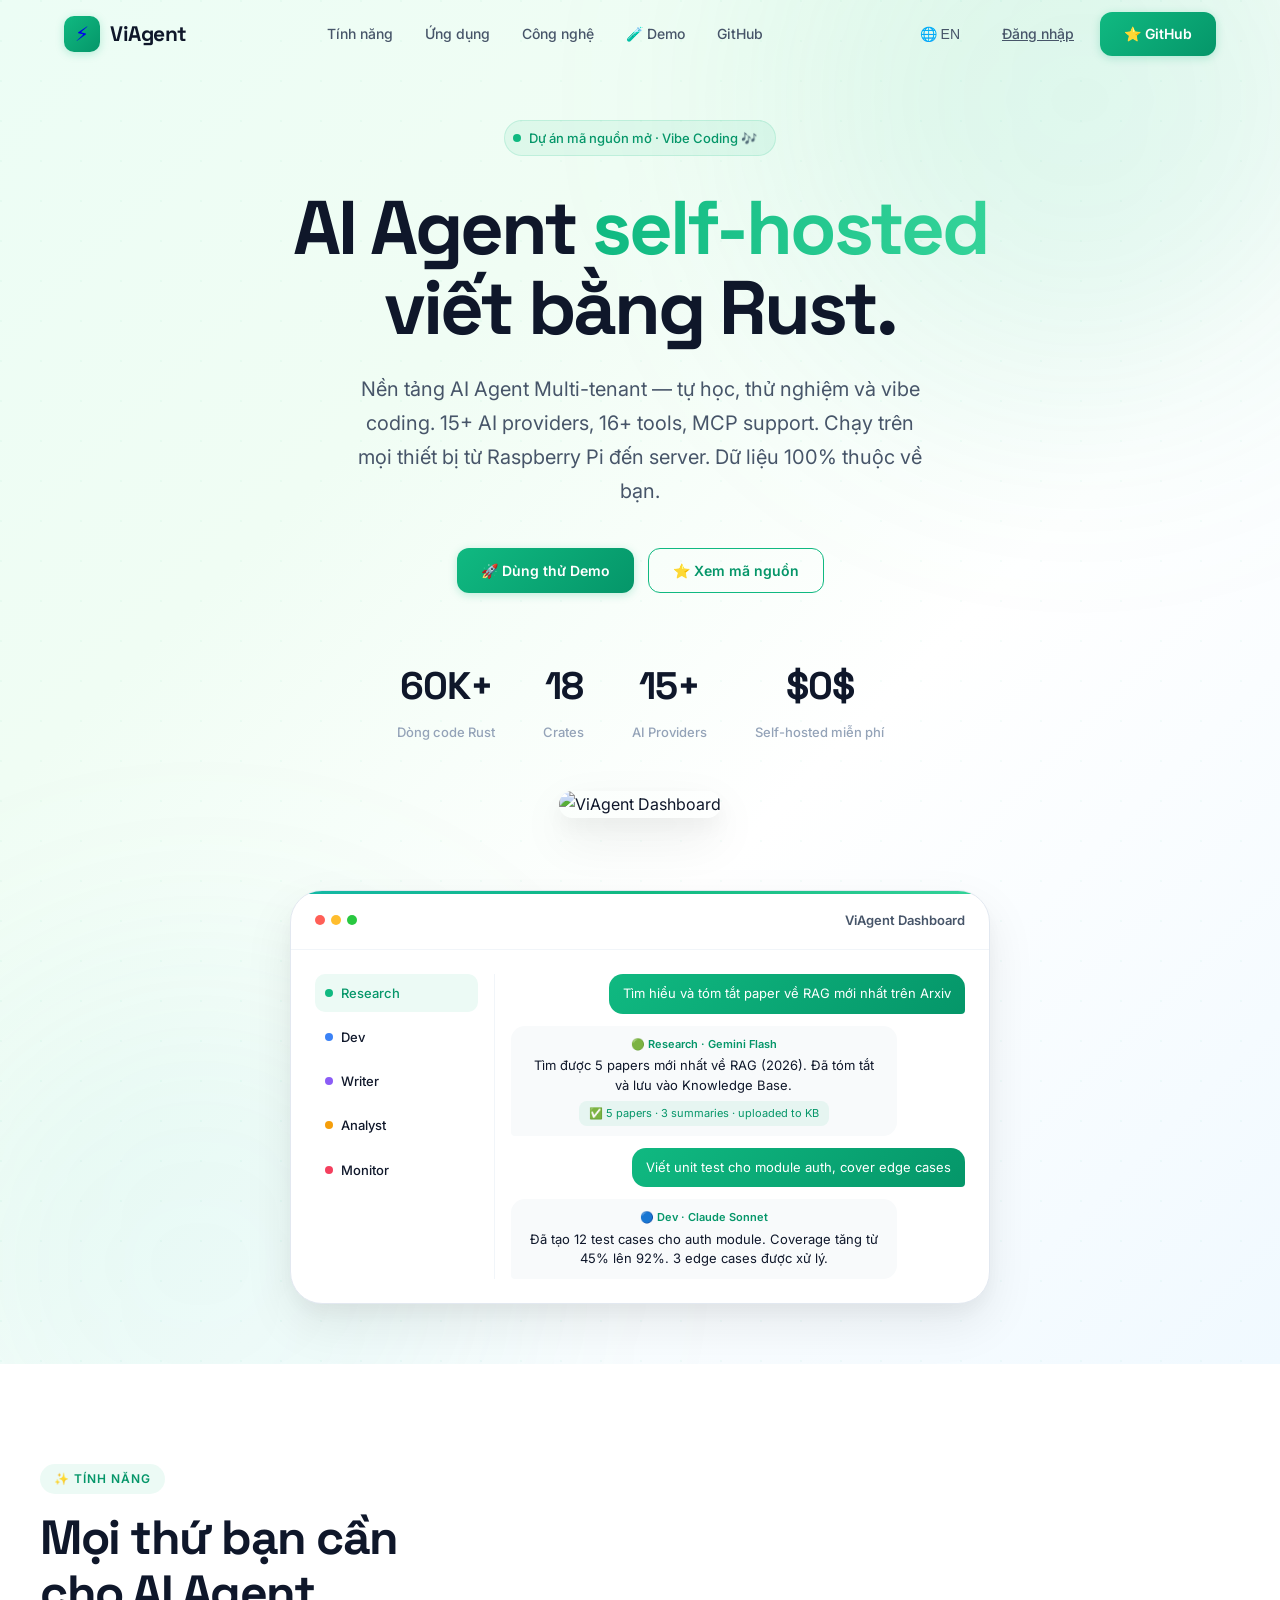
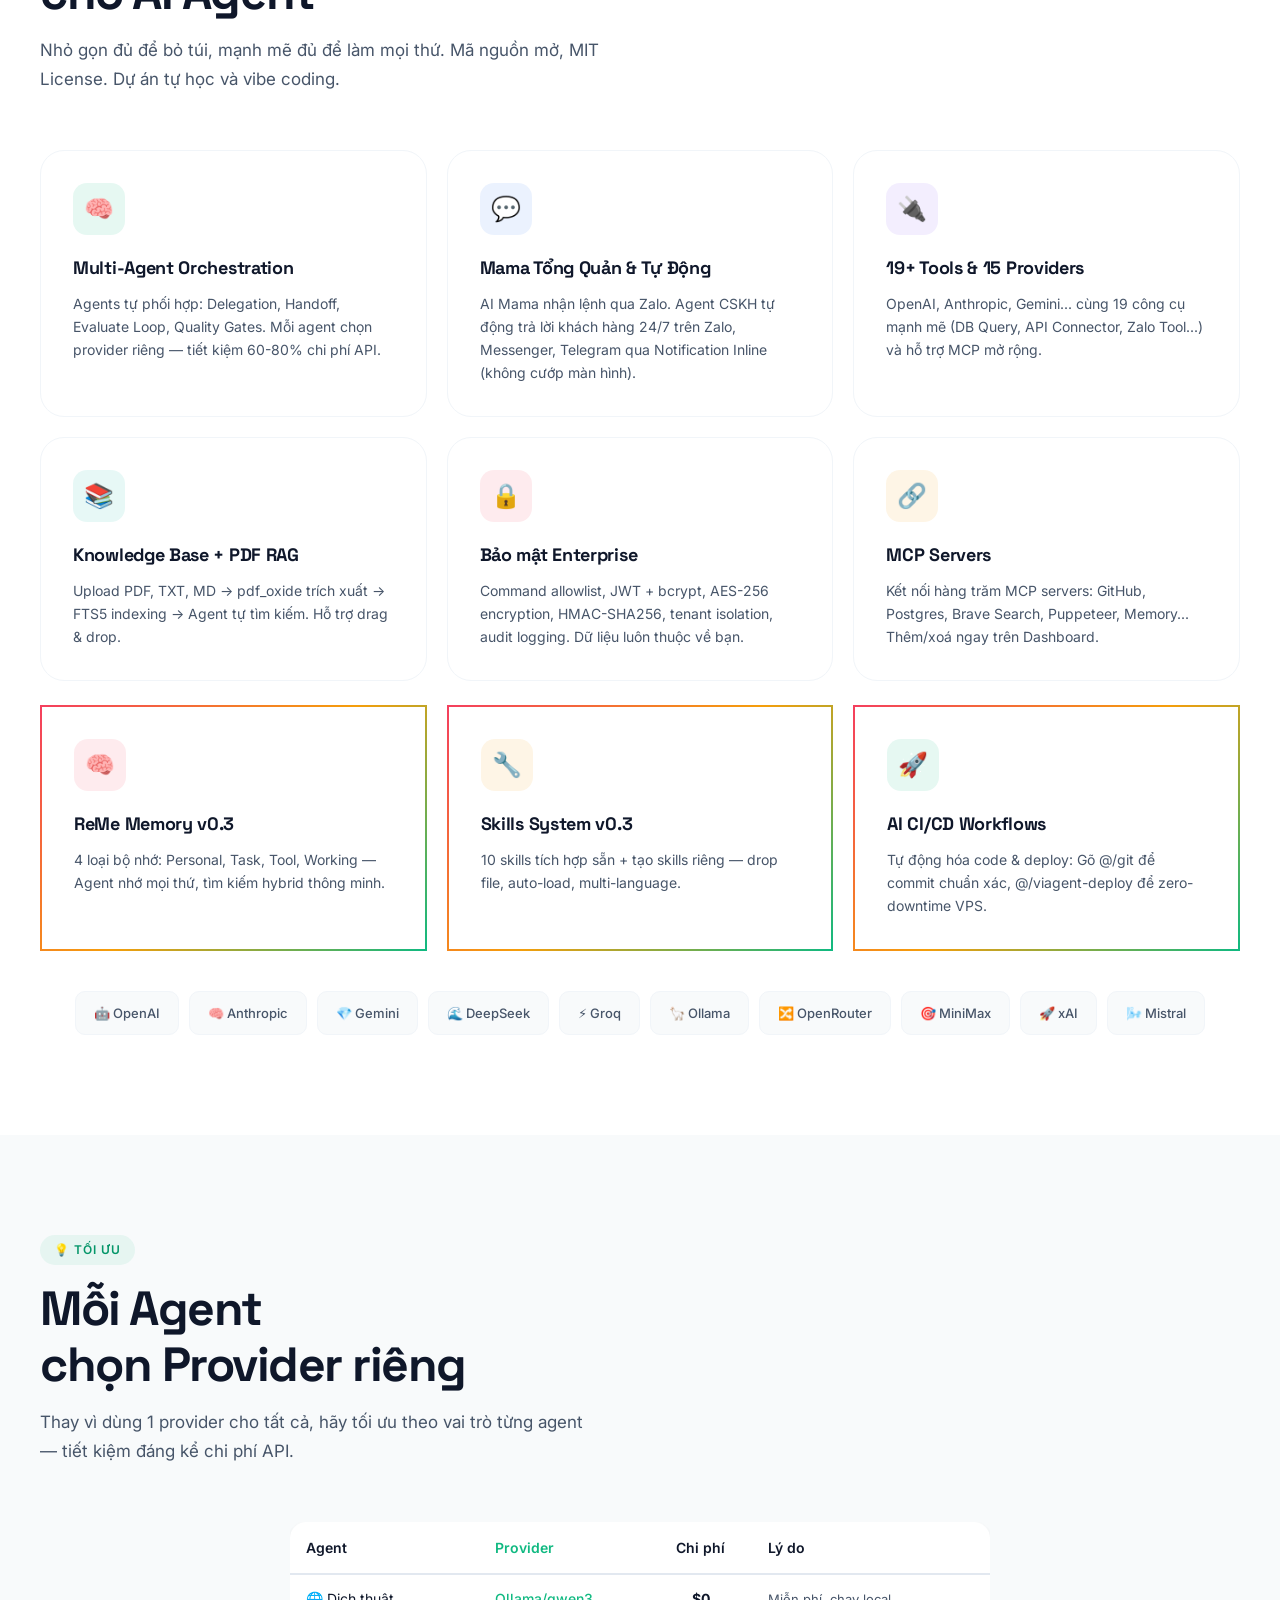
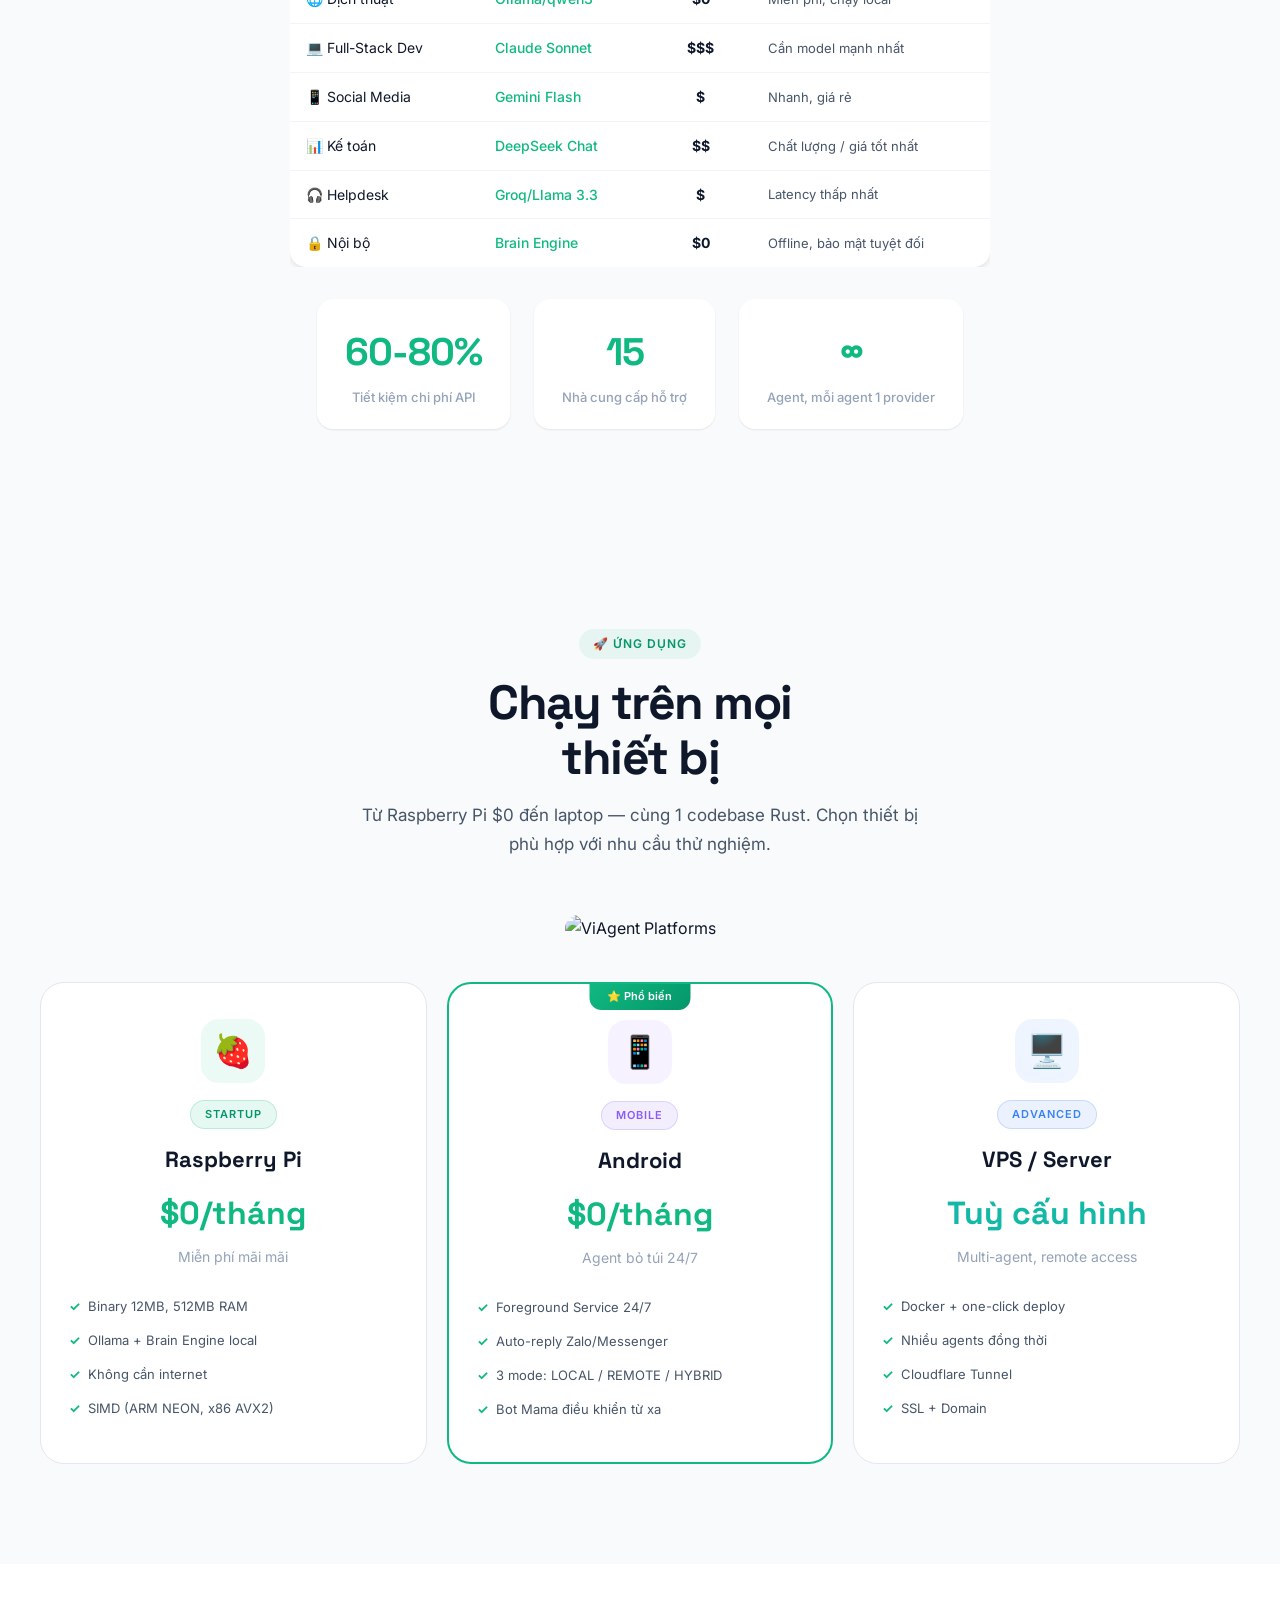
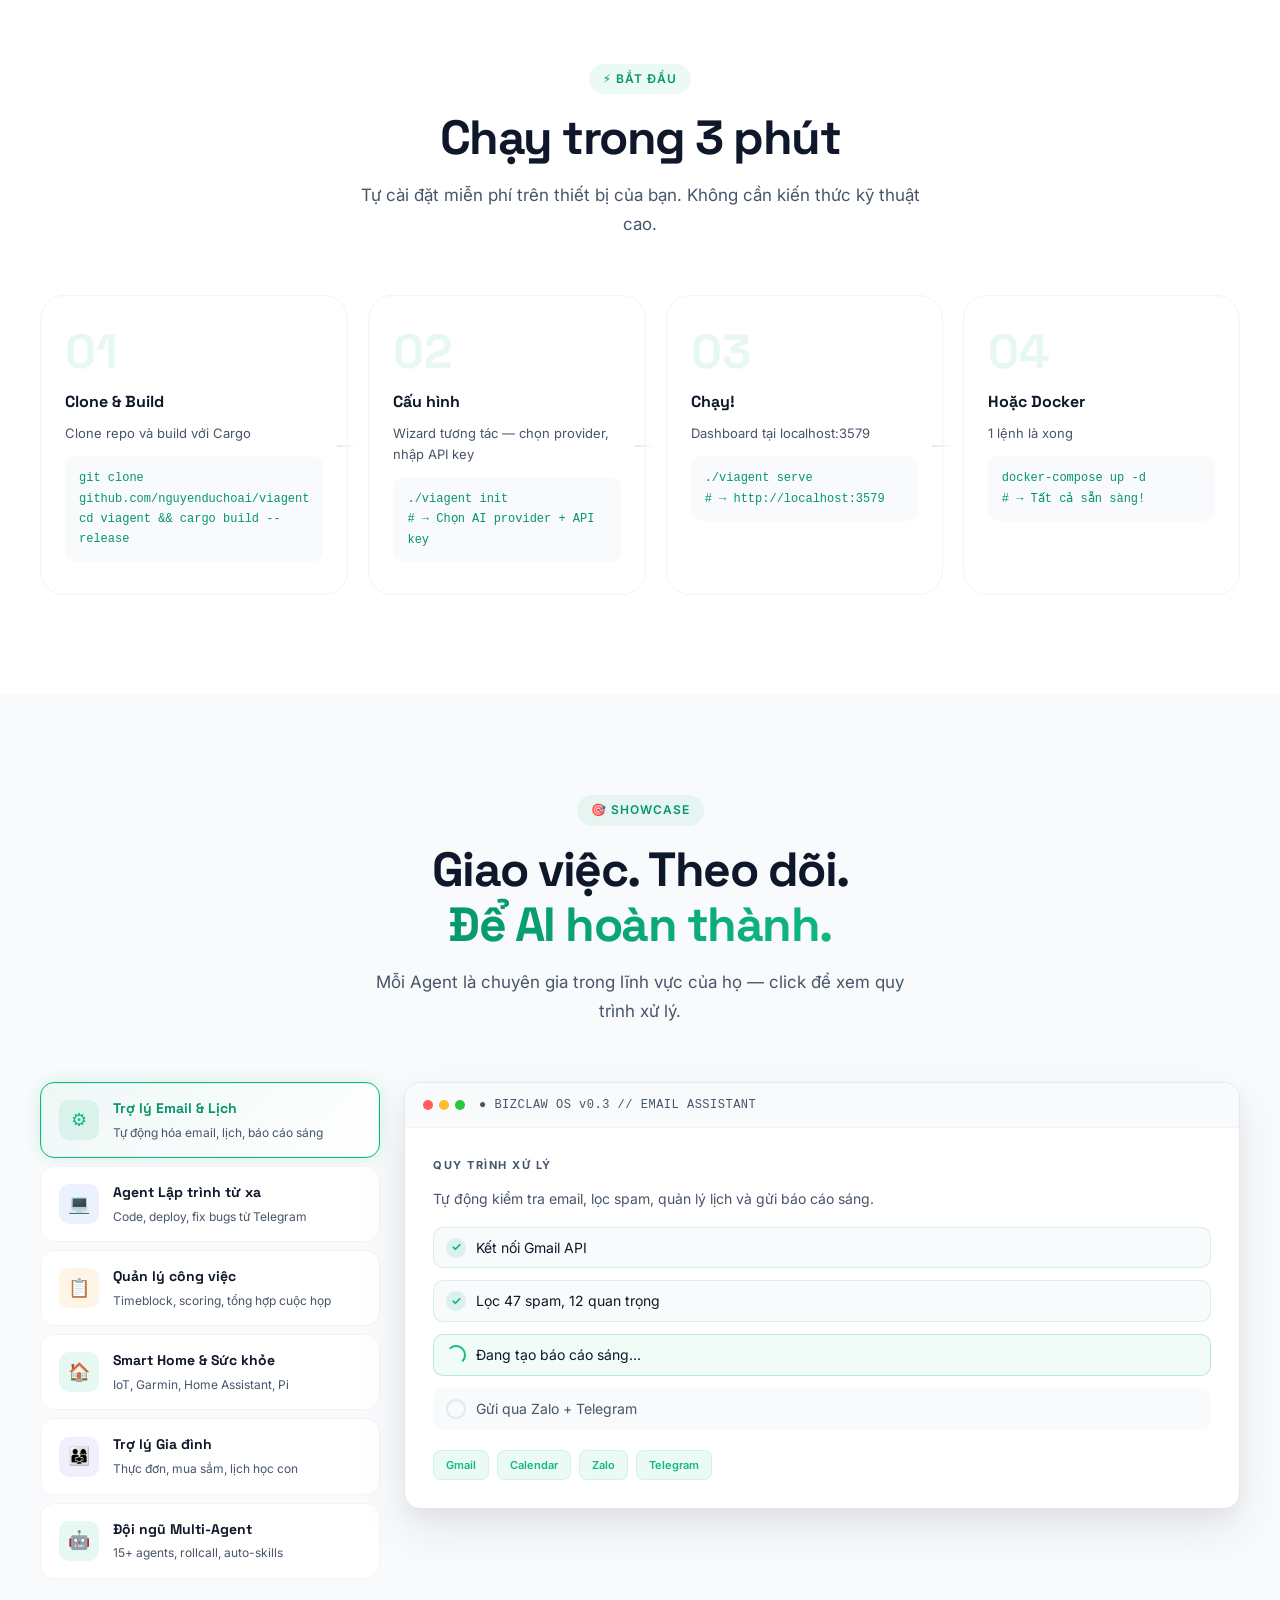
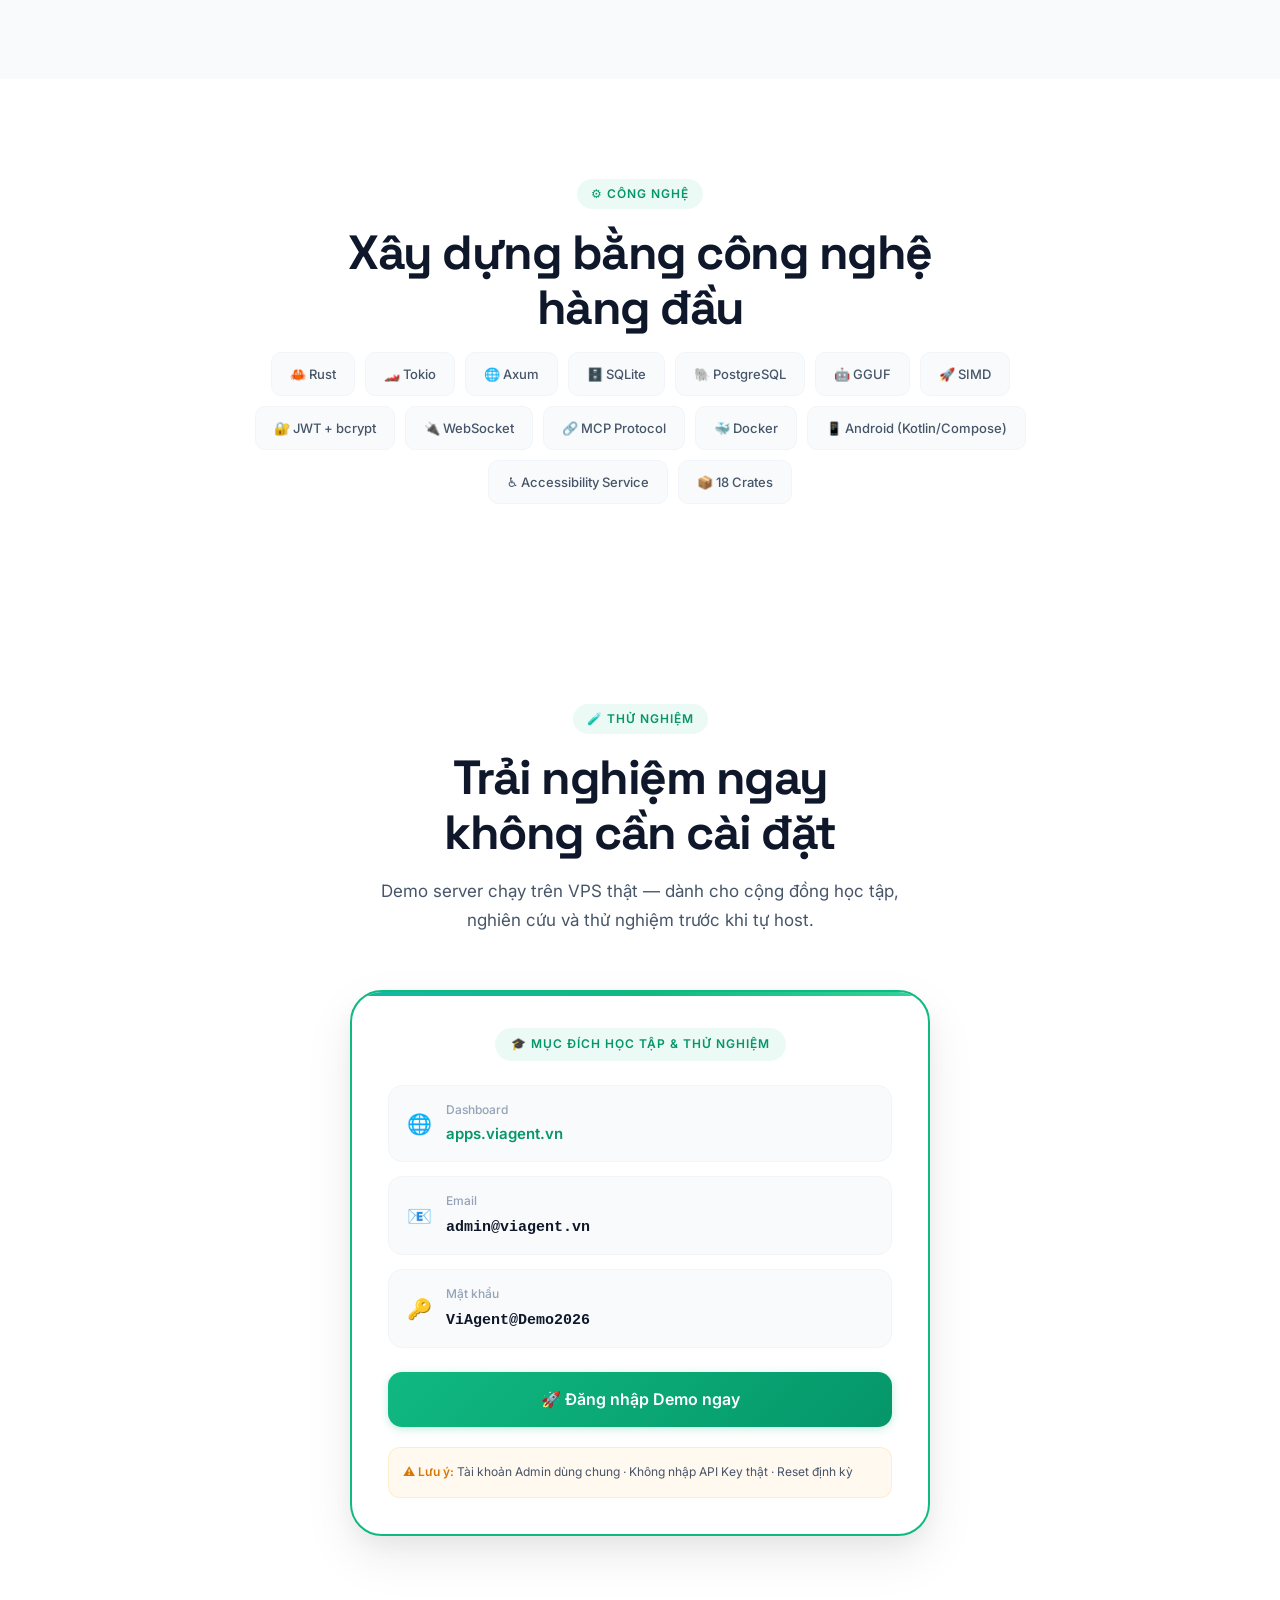
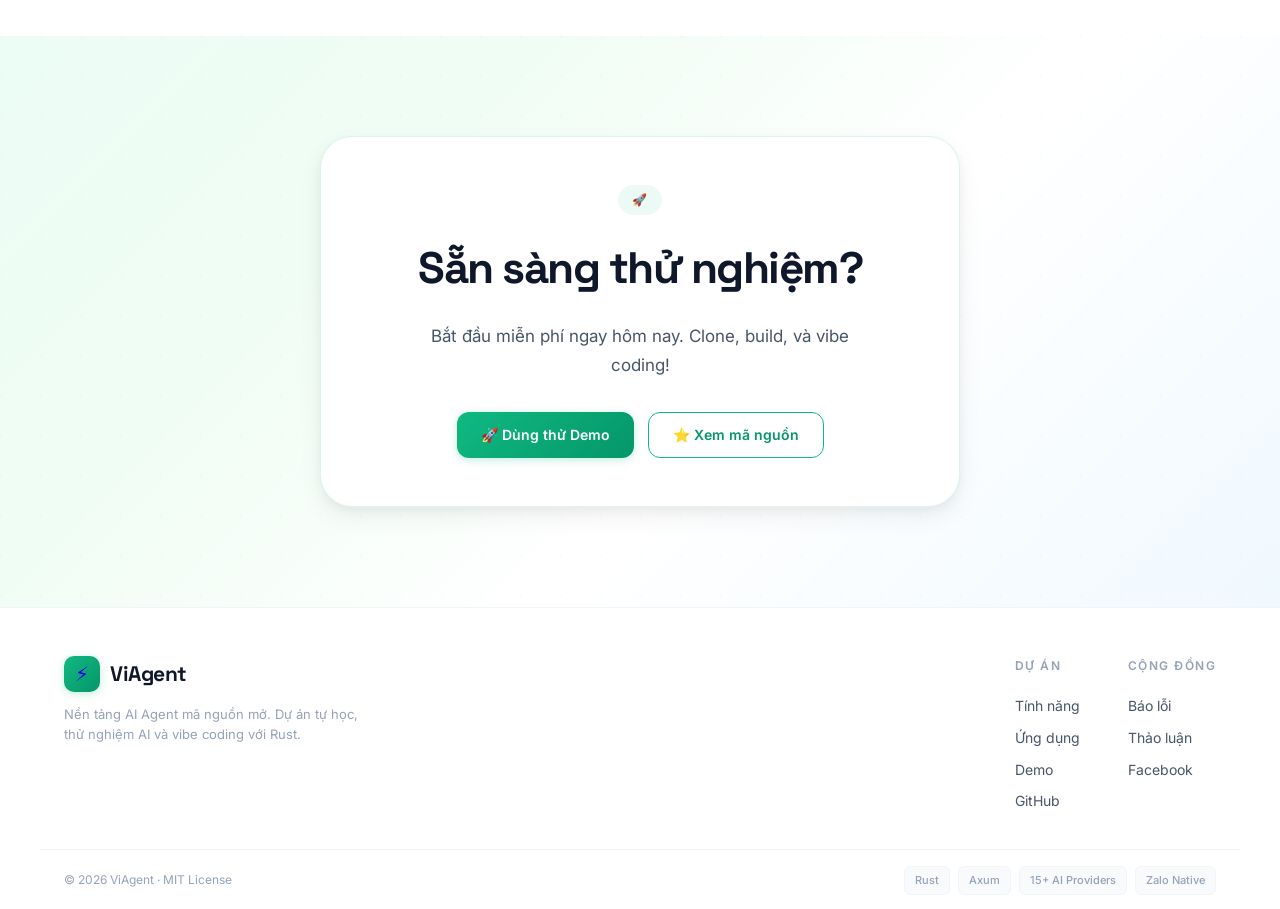
==== deploy/viagent-landing/index.html @ 47cf0935 "update wording to multi-tenant" ====
<!DOCTYPE html>
<html lang="vi">
<head>
<meta charset="UTF-8">
<meta name="viewport" content="width=device-width, initial-scale=1.0">
<title>ViAgent — AI Agent Self-Hosted | Vibe Coding với Rust 🎶</title>
<meta name="description" content="ViAgent — nền tảng AI Agent self-hosted viết bằng Rust. Dự án học tập, thử nghiệm AI và vibe coding. 15+ providers, 16+ tools, MCP support. Chạy trên mọi thiết bị từ Raspberry Pi đến laptop.">
<meta property="og:title" content="ViAgent — AI Agent Self-Hosted | Vibe Coding 🎶">
<meta property="og:description" content="Dự án AI Agent self-hosted viết bằng Rust. Tự học, thử nghiệm, vibe coding. Dữ liệu 100% thuộc về bạn.">
<meta property="og:type" content="website">
<meta property="og:url" content="https://viagent.vn">
<link rel="icon" href="data:image/svg+xml,<svg xmlns='http://www.w3.org/2000/svg' viewBox='0 0 100 100'><text y='.9em' font-size='90'>⚡</text></svg>">
<link rel="preconnect" href="https://fonts.googleapis.com">
<link href="https://fonts.googleapis.com/css2?family=Inter:wght@300;400;500;600;700;800;900&family=Space+Grotesk:wght@400;500;600;700;800&display=swap" rel="stylesheet">
<style>
*{margin:0;padding:0;box-sizing:border-box}
:root{
  --bg:#ffffff;--bg2:#f8fafb;--bg3:#f1f5f4;
  --surface:#ffffff;--card:#ffffff;--border:#e2e8f0;--border-light:#f1f5f9;
  --text:#0f172a;--text2:#475569;--muted:#94a3b8;
  --green:#10b981;--green2:#059669;--green-light:rgba(16,185,129,.08);--green-glow:rgba(16,185,129,.12);
  --emerald:#34d399;--teal:#14b8a6;
  --blue:#3b82f6;--violet:#8b5cf6;--rose:#f43f5e;--amber:#f59e0b;
  --grad-green:linear-gradient(135deg,#10b981,#059669);
  --grad-teal:linear-gradient(135deg,#14b8a6,#10b981,#34d399);
  --grad-hero:linear-gradient(135deg,#ecfdf5 0%,#f0fdf4 30%,#ffffff 60%,#f0f9ff 100%);
  --shadow-sm:0 1px 3px rgba(0,0,0,.04),0 1px 2px rgba(0,0,0,.06);
  --shadow-md:0 4px 6px rgba(0,0,0,.04),0 2px 4px rgba(0,0,0,.06);
  --shadow-lg:0 10px 25px rgba(0,0,0,.06),0 4px 10px rgba(0,0,0,.04);
  --shadow-xl:0 20px 50px rgba(0,0,0,.08),0 10px 20px rgba(0,0,0,.04);
  --radius:16px;--radius-lg:24px;--radius-xl:32px;
}
html{scroll-behavior:smooth;font-size:16px}
body{font-family:'Inter',system-ui,-apple-system,sans-serif;background:var(--bg);color:var(--text);overflow-x:hidden;line-height:1.7;-webkit-font-smoothing:antialiased}

/* ─── NAV ─── */
nav{position:fixed;top:0;width:100%;z-index:100;padding:12px 0;transition:all .4s cubic-bezier(.4,0,.2,1)}
nav.scrolled{background:rgba(255,255,255,.85);backdrop-filter:blur(20px) saturate(180%);-webkit-backdrop-filter:blur(20px) saturate(180%);border-bottom:1px solid var(--border-light);box-shadow:0 1px 3px rgba(0,0,0,.04)}
.nav-inner{max-width:1200px;margin:0 auto;padding:0 24px;display:flex;align-items:center;justify-content:space-between}
.logo{display:flex;align-items:center;gap:10px;text-decoration:none}
.logo-icon{width:36px;height:36px;background:var(--grad-green);border-radius:10px;display:flex;align-items:center;justify-content:center;font-size:20px;box-shadow:0 2px 8px rgba(16,185,129,.25)}
.logo-text{font-family:'Space Grotesk',sans-serif;font-weight:700;font-size:21px;color:var(--text);letter-spacing:-.5px}
.nav-links{display:flex;gap:32px;align-items:center}
.nav-links a{color:var(--text2);text-decoration:none;font-size:14px;font-weight:500;transition:color .2s;position:relative}
.nav-links a:hover{color:var(--text)}
.nav-right{display:flex;gap:10px;align-items:center}
.btn-ghost{background:none;border:none;color:var(--text2);padding:8px 16px;border-radius:10px;font-size:14px;font-weight:500;cursor:pointer;transition:all .2s}
.btn-ghost:hover{color:var(--text);background:var(--bg2)}
.btn-green{background:var(--grad-green);color:#fff;padding:10px 24px;border-radius:12px;font-size:14px;font-weight:600;text-decoration:none;transition:all .3s;border:none;cursor:pointer;display:inline-flex;align-items:center;gap:6px;box-shadow:0 2px 8px rgba(16,185,129,.25)}
.btn-green:hover{transform:translateY(-1px);box-shadow:0 8px 25px rgba(16,185,129,.35)}
.btn-outline-green{background:none;color:var(--green2);padding:10px 24px;border-radius:12px;font-size:14px;font-weight:600;text-decoration:none;transition:all .3s;border:1.5px solid var(--green);display:inline-flex;align-items:center;gap:6px}
.btn-outline-green:hover{background:var(--green-light);transform:translateY(-1px)}

/* ─── HERO ─── */
.hero{min-height:100vh;display:flex;align-items:center;justify-content:center;position:relative;overflow:hidden;padding:120px 24px 60px;background:var(--grad-hero)}
.hero::before{content:'';position:absolute;top:0;left:0;right:0;bottom:0;background-image:radial-gradient(circle at 1px 1px,rgba(16,185,129,.04) 1px,transparent 0);background-size:40px 40px;pointer-events:none}
.hero-glow{position:absolute;width:600px;height:600px;border-radius:50%;filter:blur(120px);pointer-events:none}
.hero-glow-1{background:rgba(16,185,129,.1);top:-200px;right:-100px}
.hero-glow-2{background:rgba(20,184,166,.08);bottom:-200px;left:-100px}
.hero-content{max-width:860px;text-align:center;position:relative;z-index:1}
.hero-badge{display:inline-flex;align-items:center;gap:8px;padding:6px 18px 6px 8px;background:var(--green-light);border:1px solid rgba(16,185,129,.15);border-radius:30px;font-size:13px;color:var(--green2);margin-bottom:32px;font-weight:500}
.hero-badge .dot{width:8px;height:8px;background:var(--green);border-radius:50%;animation:pulse 2s infinite;display:block}
@keyframes pulse{0%,100%{opacity:1;transform:scale(1)}50%{opacity:.5;transform:scale(.85)}}
h1{font-family:'Space Grotesk',sans-serif;font-size:clamp(40px,6.5vw,76px);font-weight:800;line-height:1.05;margin-bottom:24px;letter-spacing:-3px;color:var(--text)}
h1 .grad{background:var(--grad-green);-webkit-background-clip:text;-webkit-text-fill-color:transparent;background-clip:text}
.hero-desc{font-size:clamp(16px,2vw,20px);color:var(--text2);max-width:580px;margin:0 auto 40px;line-height:1.7;font-weight:400}
.hero-actions{display:flex;gap:14px;justify-content:center;flex-wrap:wrap;margin-bottom:60px}

/* Hero Stats */
.hero-stats{display:flex;gap:48px;justify-content:center;flex-wrap:wrap}
.hero-stat{text-align:center}
.hero-stat .num{font-family:'Space Grotesk',sans-serif;font-size:clamp(28px,3vw,42px);font-weight:800;color:var(--text);letter-spacing:-1px}
.hero-stat .label{font-size:13px;color:var(--muted);margin-top:2px;font-weight:500}

/* Hero Demo Card */
.hero-demo{margin-top:72px;position:relative}
.demo-card{max-width:700px;margin:0 auto;background:var(--card);border:1px solid var(--border);border-radius:var(--radius-xl);box-shadow:var(--shadow-xl);overflow:hidden;position:relative}
.demo-card::before{content:'';position:absolute;top:0;left:0;right:0;height:3px;background:var(--grad-teal)}
.demo-header{display:flex;align-items:center;gap:12px;padding:18px 24px;border-bottom:1px solid var(--border-light)}
.demo-dots{display:flex;gap:6px}
.demo-dots span{width:10px;height:10px;border-radius:50%;background:var(--border)}
.demo-dots span:nth-child(1){background:#ff5f57}
.demo-dots span:nth-child(2){background:#ffbd2e}
.demo-dots span:nth-child(3){background:#28c840}
.demo-title{font-size:13px;font-weight:600;color:var(--text2);margin-left:auto}
.demo-body{padding:24px;display:flex;gap:16px;min-height:260px}
.demo-sidebar{width:180px;border-right:1px solid var(--border-light);padding-right:16px;display:flex;flex-direction:column;gap:6px}
.demo-agent{display:flex;align-items:center;gap:8px;padding:8px 10px;border-radius:10px;font-size:13px;font-weight:500;cursor:default;transition:background .2s}
.demo-agent.active{background:var(--green-light);color:var(--green2)}
.demo-agent .agent-dot{width:8px;height:8px;border-radius:50%;flex-shrink:0}
.demo-agent .agent-dot.green{background:var(--green)}
.demo-agent .agent-dot.blue{background:var(--blue)}
.demo-agent .agent-dot.violet{background:var(--violet)}
.demo-agent .agent-dot.amber{background:var(--amber)}
.demo-agent .agent-dot.rose{background:var(--rose)}
.demo-chat{flex:1;display:flex;flex-direction:column;gap:12px}
.chat-msg{max-width:85%;padding:10px 14px;border-radius:14px;font-size:13px;line-height:1.5;animation:fadeInMsg .5s ease-out both}
.chat-msg.user{align-self:flex-end;background:var(--grad-green);color:#fff;border-bottom-right-radius:4px}
.chat-msg.bot{align-self:flex-start;background:var(--bg2);color:var(--text);border-bottom-left-radius:4px}
.chat-msg .bot-name{font-size:11px;font-weight:600;color:var(--green2);margin-bottom:4px}
.chat-msg .bot-status{display:inline-flex;align-items:center;gap:4px;padding:4px 10px;background:rgba(16,185,129,.08);border-radius:8px;margin-top:6px;font-size:11px;color:var(--green2)}
@keyframes fadeInMsg{from{opacity:0;transform:translateY(8px)}to{opacity:1;transform:translateY(0)}}

/* ─── SECTION COMMON ─── */
section{padding:100px 24px}
.container{max-width:1200px;margin:0 auto}
.section-tag{display:inline-flex;align-items:center;gap:6px;padding:5px 14px;background:var(--green-light);border-radius:20px;font-size:12px;font-weight:600;color:var(--green2);text-transform:uppercase;letter-spacing:1px;margin-bottom:16px}
.section-title{font-family:'Space Grotesk',sans-serif;font-size:clamp(28px,4vw,48px);font-weight:800;margin-bottom:16px;letter-spacing:-1.5px;color:var(--text);line-height:1.15}
.section-desc{font-size:17px;color:var(--text2);max-width:560px;line-height:1.7;margin-bottom:56px}
.section-center{text-align:center}
.section-center .section-desc{margin-left:auto;margin-right:auto}

/* ─── FEATURES ─── */
#features{background:var(--bg)}
.features-grid{display:grid;grid-template-columns:repeat(3,1fr);gap:20px}
.feature-card{background:var(--card);border:1px solid var(--border-light);border-radius:var(--radius-lg);padding:32px;transition:all .4s cubic-bezier(.4,0,.2,1);position:relative;overflow:hidden}
.feature-card:hover{border-color:rgba(16,185,129,.3);transform:translateY(-6px);box-shadow:var(--shadow-lg)}
.feature-card:hover .feature-icon-wrap{transform:scale(1.05)}
.feature-icon-wrap{width:52px;height:52px;border-radius:14px;display:flex;align-items:center;justify-content:center;font-size:24px;margin-bottom:18px;transition:transform .3s}
.fi-green{background:rgba(16,185,129,.1)}
.fi-blue{background:rgba(59,130,246,.1)}
.fi-violet{background:rgba(139,92,246,.1)}
.fi-amber{background:rgba(245,158,11,.1)}
.fi-rose{background:rgba(244,63,94,.1)}
.fi-teal{background:rgba(20,184,166,.1)}
.feature-card h3{font-family:'Space Grotesk',sans-serif;font-size:18px;font-weight:700;margin-bottom:8px;letter-spacing:-.3px}
.feature-card p{font-size:14px;color:var(--text2);line-height:1.65}

/* ─── PLATFORM CARDS ─── */
#platforms{background:var(--bg2)}
.platform-grid{display:grid;grid-template-columns:repeat(3,1fr);gap:20px}
.platform-card{background:var(--card);border:1px solid var(--border);border-radius:var(--radius-lg);padding:36px 28px;text-align:center;transition:all .4s;position:relative;overflow:hidden}
.platform-card:hover{transform:translateY(-8px);box-shadow:var(--shadow-xl)}
.platform-card.featured{border:2px solid var(--green)}
.platform-card.featured::before{content:'⭐ Phổ biến';position:absolute;top:-1px;left:50%;transform:translateX(-50%);background:var(--grad-green);padding:4px 18px;border-radius:0 0 12px 12px;font-size:11px;font-weight:600;color:#fff}
.pf-icon{width:64px;height:64px;border-radius:18px;display:flex;align-items:center;justify-content:center;font-size:32px;margin:0 auto 16px}
.pf-tag{display:inline-block;padding:4px 14px;border-radius:20px;font-size:11px;font-weight:600;letter-spacing:1px;text-transform:uppercase;margin-bottom:12px}
.pf-tag-green{background:rgba(16,185,129,.1);color:var(--green2);border:1px solid rgba(16,185,129,.2)}
.pf-tag-blue{background:rgba(59,130,246,.1);color:var(--blue);border:1px solid rgba(59,130,246,.2)}
.pf-tag-violet{background:rgba(139,92,246,.1);color:var(--violet);border:1px solid rgba(139,92,246,.2)}
.platform-card h3{font-family:'Space Grotesk',sans-serif;font-size:22px;font-weight:700;margin-bottom:4px}
.pf-price{font-family:'Space Grotesk',sans-serif;font-size:32px;font-weight:800;margin:8px 0 4px}
.pf-price.green{color:var(--green)}
.pf-price.teal{color:var(--teal)}
.pf-period{font-size:14px;color:var(--muted);margin-bottom:20px}
.pf-features{list-style:none;text-align:left}
.pf-features li{padding:6px 0;font-size:13px;color:var(--text2);display:flex;align-items:center;gap:8px}
.pf-features li::before{content:'✓';color:var(--green);font-weight:700;font-size:13px}

/* ─── HOW IT WORKS ─── */
#how{background:var(--bg)}
.steps-grid{display:grid;grid-template-columns:repeat(4,1fr);gap:20px;counter-reset:step}
.step-card{background:var(--card);border:1px solid var(--border-light);border-radius:var(--radius-lg);padding:32px 24px;position:relative;counter-increment:step;transition:all .4s}
.step-card:hover{transform:translateY(-6px);box-shadow:var(--shadow-lg);border-color:rgba(16,185,129,.3)}
.step-num{font-family:'Space Grotesk',sans-serif;font-size:48px;font-weight:800;color:rgba(16,185,129,.1);line-height:1;margin-bottom:12px}
.step-card h4{font-family:'Space Grotesk',sans-serif;font-size:16px;font-weight:700;margin-bottom:8px}
.step-card p{font-size:13px;color:var(--text2);line-height:1.6}
.step-code{background:var(--bg2);border-radius:10px;padding:12px 14px;font-family:'SF Mono','Fira Code',monospace;font-size:12px;color:var(--green2);margin-top:12px;line-height:1.7;overflow-x:auto}

/* ─── SHOWCASE INTERACTIVE ─── */
.showcase-layout{display:grid;grid-template-columns:340px 1fr;gap:24px;align-items:start;margin-top:32px}
.showcase-tabs{display:flex;flex-direction:column;gap:8px}
.sc-tab{display:flex;align-items:center;gap:14px;padding:14px 18px;border-radius:14px;border:1px solid var(--border-light);background:var(--card);cursor:pointer;transition:all .3s;user-select:none}
.sc-tab:hover{border-color:rgba(16,185,129,.25);transform:translateX(4px)}
.sc-tab.active{border-color:var(--green);box-shadow:0 0 16px rgba(16,185,129,.15),inset 0 0 0 1px rgba(16,185,129,.1);background:linear-gradient(135deg,rgba(16,185,129,.04),var(--card))}
.sc-tab-icon{width:40px;height:40px;border-radius:10px;display:flex;align-items:center;justify-content:center;font-size:18px;flex-shrink:0}
.sc-tab-title{font-family:'Space Grotesk',sans-serif;font-weight:700;font-size:14px;margin-bottom:2px}
.sc-tab.active .sc-tab-title{color:var(--green2)}
.sc-tab-desc{font-size:12px;color:var(--text2)}
.showcase-preview{background:var(--card);border-radius:16px;border:1px solid var(--border);overflow:hidden;box-shadow:var(--shadow-xl)}
.sc-preview-header{background:var(--bg2);padding:12px 18px;display:flex;align-items:center;gap:14px;border-bottom:1px solid var(--border-light)}
.sc-preview-title{color:var(--text2);font-size:12px;font-family:'SF Mono','Fira Code',monospace;letter-spacing:.5px}
.sc-preview-body{padding:28px;min-height:300px;position:relative}
.sc-panel{display:none;animation:scFadeIn .4s ease}
.sc-panel.active{display:block}
@keyframes scFadeIn{from{opacity:0;transform:translateY(8px)}to{opacity:1;transform:translateY(0)}}
.sc-flow-label{font-size:11px;font-weight:700;color:var(--text2);letter-spacing:1.5px;margin-bottom:12px}
.sc-steps{display:flex;flex-direction:column;gap:12px;margin-bottom:20px}
.sc-step{display:flex;align-items:center;gap:10px;font-size:14px;color:var(--text2);padding:8px 12px;border-radius:10px;background:var(--bg2);border:1px solid transparent;transition:all .3s}
.sc-step.done{color:var(--text1);border-color:rgba(16,185,129,.15)}
.sc-step.active{color:var(--text1);background:rgba(16,185,129,.06);border-color:rgba(16,185,129,.25)}
.sc-check{display:inline-flex;width:20px;height:20px;border-radius:50%;background:rgba(16,185,129,.12);color:#10b981;font-size:12px;align-items:center;justify-content:center;font-weight:700}
.sc-circle{display:inline-block;width:20px;height:20px;border-radius:50%;border:2px solid var(--border)}
.sc-spinner{display:inline-block;width:20px;height:20px;border-radius:50%;border:2px solid transparent;border-top-color:#10b981;border-right-color:#10b981;animation:spin .8s linear infinite}
@keyframes spin{to{transform:rotate(360deg)}}
.sc-tools{display:flex;gap:8px;flex-wrap:wrap}
.sc-tools span{background:rgba(16,185,129,.08);color:#10b981;padding:5px 12px;border-radius:8px;font-size:11px;font-weight:600;border:1px solid rgba(16,185,129,.12)}
.grad{background:linear-gradient(135deg,var(--green2),var(--green));-webkit-background-clip:text;-webkit-text-fill-color:transparent;background-clip:text}
@media(max-width:768px){.showcase-layout{grid-template-columns:1fr;gap:16px}.showcase-tabs{flex-direction:row;overflow-x:auto;padding-bottom:8px}.sc-tab{min-width:200px}}

/* ─── CHAT DEMO ─── */
#agents-demo{background:var(--bg2)}
.agent-demo-container{background:var(--card);border:1px solid var(--border);border-radius:var(--radius-xl);box-shadow:var(--shadow-xl);overflow:hidden;max-width:800px;margin:0 auto}
.agent-demo-header{border-bottom:1px solid var(--border-light);padding:16px 24px;display:flex;align-items:center;justify-content:space-between}
.agent-demo-tabs{display:flex;gap:0;border:1px solid var(--border);border-radius:10px;overflow:hidden}
.agent-tab{padding:8px 16px;font-size:12px;font-weight:600;background:var(--bg2);border:none;cursor:pointer;transition:all .2s;color:var(--text2)}
.agent-tab.active{background:var(--grad-green);color:#fff}
.agent-demo-body{padding:24px;min-height:320px;display:flex;flex-direction:column;gap:14px}

/* ─── PRICING - CLOUD ─── */
#pricing{background:var(--bg2)}
.pricing-grid{display:grid;grid-template-columns:repeat(3,1fr);gap:20px}
.price-card{background:var(--card);border:1px solid var(--border);border-radius:var(--radius-lg);padding:36px 28px;text-align:center;transition:all .4s;position:relative}
.price-card:hover{transform:translateY(-6px);box-shadow:var(--shadow-lg)}
.price-card.popular{border:2px solid var(--green);box-shadow:0 0 60px rgba(16,185,129,.08)}
.price-card.popular::before{content:'⭐ Phổ biến';position:absolute;top:-13px;left:50%;transform:translateX(-50%);background:var(--grad-green);padding:4px 18px;border-radius:20px;font-size:11px;font-weight:600;color:#fff}
.price-tier{font-size:13px;font-weight:600;letter-spacing:1px;text-transform:uppercase;margin-bottom:8px}
.price-amount{font-family:'Space Grotesk',sans-serif;font-size:42px;font-weight:800;color:var(--text);margin:8px 0;letter-spacing:-1px}
.price-period{font-size:14px;color:var(--muted);margin-bottom:24px}
.price-features{list-style:none;text-align:left;margin-bottom:28px}
.price-features li{padding:6px 0;font-size:14px;display:flex;align-items:center;gap:8px;color:var(--text2)}
.price-features li::before{content:'✓';color:var(--green);font-weight:700;font-size:13px}

/* ─── PROVIDERS ─── */
.providers-row{display:flex;gap:10px;justify-content:center;flex-wrap:wrap;margin-top:40px}
.provider-pill{background:var(--bg2);border:1px solid var(--border-light);border-radius:10px;padding:10px 18px;font-size:13px;font-weight:500;display:flex;align-items:center;gap:6px;transition:all .25s;color:var(--text2)}
.provider-pill:hover{border-color:var(--green);color:var(--green2);background:var(--green-light);transform:translateY(-2px)}

/* ─── CTA ─── */
#cta{background:var(--grad-hero);position:relative}
#cta::before{content:'';position:absolute;inset:0;background-image:radial-gradient(circle at 1px 1px,rgba(16,185,129,.03) 1px,transparent 0);background-size:40px 40px;pointer-events:none}
.cta-box{max-width:640px;margin:0 auto;text-align:center;position:relative;z-index:1}

/* ─── FOOTER ─── */
footer{border-top:1px solid var(--border-light);background:var(--bg)}
.footer-inner{max-width:1200px;margin:0 auto;padding:48px 24px 32px;display:flex;justify-content:space-between;align-items:flex-start;flex-wrap:wrap;gap:32px}
.footer-brand{max-width:300px}
.footer-brand .logo{margin-bottom:12px}
.footer-brand p{font-size:13px;color:var(--muted);line-height:1.6}
.footer-links{display:flex;gap:48px}
.footer-col h4{font-size:12px;font-weight:600;text-transform:uppercase;letter-spacing:1.5px;color:var(--muted);margin-bottom:14px}
.footer-col a{display:block;font-size:14px;color:var(--text2);text-decoration:none;padding:4px 0;transition:color .2s}
.footer-col a:hover{color:var(--green2)}
.footer-bottom{max-width:1200px;margin:0 auto;padding:16px 24px;border-top:1px solid var(--border-light);display:flex;justify-content:space-between;align-items:center;flex-wrap:wrap;gap:12px;font-size:12px;color:var(--muted)}
.footer-tech{display:flex;gap:8px;flex-wrap:wrap}
.footer-tech span{background:var(--bg2);border:1px solid var(--border-light);border-radius:6px;padding:4px 10px;font-size:11px;font-weight:500}

/* ─── ANIMATIONS ─── */
.fade-up{opacity:0;transform:translateY(32px);transition:all .7s cubic-bezier(.16,1,.3,1)}
.fade-up.vis{opacity:1;transform:translateY(0)}
.fade-up[style*="--i"]{transition-delay:calc(var(--i,0)*100ms)}
@keyframes float{0%,100%{transform:translateY(0)}50%{transform:translateY(-12px)}}
@keyframes typing{0%{width:0}100%{width:100%}}

/* Parallax hero glows */
@keyframes heroGlow1{0%,100%{transform:translate(0,0) scale(1)}25%{transform:translate(80px,40px) scale(1.1)}50%{transform:translate(-40px,80px) scale(.9)}75%{transform:translate(40px,-40px) scale(1.05)}}
@keyframes heroGlow2{0%,100%{transform:translate(0,0) scale(1)}33%{transform:translate(-60px,-30px) scale(1.15)}66%{transform:translate(60px,50px) scale(.85)}}
.hero-glow-1{animation:heroGlow1 20s ease-in-out infinite}
.hero-glow-2{animation:heroGlow2 25s ease-in-out infinite}

/* Gradient shimmer on hero text */
@keyframes shimmer{0%{background-position:200% center}100%{background-position:-200% center}}
h1 .grad{background:linear-gradient(90deg,#10b981 0%,#34d399 25%,#059669 50%,#14b8a6 75%,#10b981 100%);background-size:400% 100%;-webkit-background-clip:text;-webkit-text-fill-color:transparent;background-clip:text;animation:shimmer 6s linear infinite}

/* Hero badge pulse glow */
@keyframes badgePulse{0%,100%{box-shadow:0 0 0 0 rgba(16,185,129,.2)}50%{box-shadow:0 0 0 8px rgba(16,185,129,0)}}
.hero-badge{animation:badgePulse 3s ease-in-out infinite}

/* Floating hero image */
@keyframes heroFloat{0%,100%{transform:translateY(0) rotate(0deg)}25%{transform:translateY(-8px) rotate(.5deg)}75%{transform:translateY(8px) rotate(-.5deg)}}
.hero-content img{animation:heroFloat 6s ease-in-out infinite}

/* Nav link hover underline */
.nav-links a::after{content:'';position:absolute;bottom:-4px;left:0;width:0;height:2px;background:var(--grad-green);border-radius:2px;transition:width .3s cubic-bezier(.4,0,.2,1)}
.nav-links a:hover::after{width:100%}

/* Feature card hover glow */
.feature-card::after{content:'';position:absolute;inset:0;border-radius:inherit;opacity:0;transition:opacity .4s;background:radial-gradient(600px circle at var(--mouse-x,50%) var(--mouse-y,50%),rgba(16,185,129,.06),transparent 40%);pointer-events:none}
.feature-card:hover::after{opacity:1}

/* Provider pill hover glow */
.provider-pill{transition:all .3s cubic-bezier(.4,0,.2,1)}
.provider-pill:hover{box-shadow:0 4px 16px rgba(16,185,129,.15);transform:translateY(-3px)}

/* Counter number animation */
@keyframes countUp{from{opacity:0;transform:translateY(16px) scale(.8)}to{opacity:1;transform:translateY(0) scale(1)}}
.hero-stat .num{animation:countUp .8s cubic-bezier(.16,1,.3,1) both}
.hero-stats .hero-stat:nth-child(1) .num{animation-delay:.1s}
.hero-stats .hero-stat:nth-child(2) .num{animation-delay:.2s}
.hero-stats .hero-stat:nth-child(3) .num{animation-delay:.3s}
.hero-stats .hero-stat:nth-child(4) .num{animation-delay:.4s}

/* Button hover micro-interactions */
.btn-green{transition:all .3s cubic-bezier(.4,0,.2,1);position:relative;overflow:hidden}
.btn-green::after{content:'';position:absolute;top:50%;left:50%;width:0;height:0;border-radius:50%;background:rgba(255,255,255,.15);transform:translate(-50%,-50%);transition:width .5s,height .5s}
.btn-green:hover::after{width:300px;height:300px}
.btn-green:active{transform:translateY(0) scale(.98)}

/* CTA box subtle border animation */
@keyframes borderGlow{0%,100%{border-color:rgba(16,185,129,.15)}50%{border-color:rgba(16,185,129,.35)}}
.cta-box{border:1px solid rgba(16,185,129,.15);border-radius:var(--radius-xl);padding:48px;background:var(--card);box-shadow:var(--shadow-lg);animation:borderGlow 4s ease-in-out infinite}

/* Smooth scroll-linked section reveals */
section{transition:background .6s ease}

/* Demo card typing animation */
@keyframes cursorBlink{0%,100%{border-right-color:transparent}50%{border-right-color:var(--green)}}

/* Platform card shine effect on hover — uses ::after to avoid conflict with .featured::before label */
.platform-card::after{content:'';position:absolute;inset:0;border-radius:inherit;background:linear-gradient(135deg,transparent 40%,rgba(16,185,129,.04) 50%,transparent 60%);opacity:0;transition:opacity .4s;pointer-events:none}
.platform-card:hover::after{opacity:1}

/* Step card connector line */
.step-card::after{content:'';position:absolute;top:50%;right:-10px;width:20px;height:2px;background:linear-gradient(90deg,var(--border),transparent);pointer-events:none}
.step-card:last-child::after{display:none}

/* ─── RESPONSIVE ─── */
@media(max-width:768px){
  .nav-links,.footer-links{display:none}
  .features-grid,.platform-grid,.pricing-grid{grid-template-columns:1fr}
  .steps-grid{grid-template-columns:1fr 1fr}
  .demo-sidebar{display:none}
  .hero{padding:100px 16px 60px}
  section{padding:60px 16px}
  .hero-stats{gap:20px}
  .footer-inner{flex-direction:column}
  .step-card::after{display:none}
}
@media(max-width:480px){
  .steps-grid{grid-template-columns:1fr}
  h1{letter-spacing:-1.5px}
}
</style>
</head>
<body>

<!-- NAV -->
<nav id="navbar">
  <div class="nav-inner">
    <a href="#" class="logo">
      <div class="logo-icon">⚡</div>
      <span class="logo-text">ViAgent</span>
    </a>
    <div class="nav-links">
      <a href="#features" data-vi="Tính năng" data-en="Features">Tính năng</a>
      <a href="#platforms" data-vi="Ứng dụng" data-en="Use Cases">Ứng dụng</a>
      <a href="#tech" data-vi="Công nghệ" data-en="Tech">Công nghệ</a>
      <a href="#demo-access" data-vi="🧪 Demo" data-en="🧪 Demo">🧪 Demo</a>
      <a href="https://github.com/nguyenduchoai/viagent" target="_blank">GitHub</a>
    </div>
    <div class="nav-right">
      <button class="btn-ghost" onclick="toggleLang()">🌐 EN</button>
      <a href="#" onclick="goLogin()" class="btn-ghost" data-vi="Đăng nhập" data-en="Login">Đăng nhập</a>
      <a href="https://github.com/nguyenduchoai/viagent" target="_blank" class="btn-green">⭐ GitHub</a>
    </div>
  </div>
</nav>

<!-- HERO -->
<section class="hero">
  <div class="hero-glow hero-glow-1"></div>
  <div class="hero-glow hero-glow-2"></div>
  <div class="hero-content">
    <div class="hero-badge"><span class="dot"></span> <span data-vi="Dự án mã nguồn mở · Vibe Coding 🎶" data-en="Open Source · Vibe Coding 🎶">Dự án mã nguồn mở · Vibe Coding 🎶</span></div>
    <h1>
      <span data-vi="AI Agent" data-en="AI Agent">AI Agent</span> <span class="grad" data-vi="self-hosted" data-en="self-hosted">self-hosted</span><br>
      <span data-vi="viết bằng Rust." data-en="built with Rust.">viết bằng Rust.</span>
    </h1>
    <p class="hero-desc" data-vi="Nền tảng AI Agent Multi-tenant — tự học, thử nghiệm và vibe coding. 15+ AI providers, 16+ tools, MCP support. Chạy trên mọi thiết bị từ Raspberry Pi đến server. Dữ liệu 100% thuộc về bạn." data-en="Multi-tenant AI Agent platform — for learning, experimenting and vibe coding. 15+ AI providers, 16+ tools, MCP support. Runs on any device from Raspberry Pi to server. Your data stays yours.">Nền tảng AI Agent Multi-tenant — tự học, thử nghiệm và vibe coding. 15+ AI providers, 16+ tools, MCP support. Chạy trên mọi thiết bị từ Raspberry Pi đến server. Dữ liệu 100% thuộc về bạn.</p>
    <div class="hero-actions">
      <a href="#" onclick="goLogin()" class="btn-green" data-vi="🚀 Dùng thử Demo" data-en="🚀 Try Demo">🚀 Dùng thử Demo</a>
      <a href="https://github.com/nguyenduchoai/viagent" target="_blank" class="btn-outline-green" data-vi="⭐ Xem mã nguồn" data-en="⭐ View source">⭐ Xem mã nguồn</a>
    </div>
    <div class="hero-stats">
      <div class="hero-stat"><div class="num">60K+</div><div class="label" data-vi="Dòng code Rust" data-en="Lines of Rust">Dòng code Rust</div></div>
      <div class="hero-stat"><div class="num">18</div><div class="label" data-vi="Crates" data-en="Crates">Crates</div></div>
      <div class="hero-stat"><div class="num">15+</div><div class="label">AI Providers</div></div>
      <div class="hero-stat"><div class="num" data-vi="$0" data-en="$0">$0</div><div class="label" data-vi="Self-hosted miễn phí" data-en="Free self-hosted">Self-hosted miễn phí</div></div>
    </div>
    <div style="margin-top:48px">
      <img src="img/hero.png" alt="ViAgent Dashboard" style="max-width:560px;width:100%;border-radius:20px;box-shadow:var(--shadow-xl)">
    </div>

    <!-- Chat Demo -->
    <div class="hero-demo fade-up">
      <div class="demo-card">
        <div class="demo-header">
          <div class="demo-dots"><span></span><span></span><span></span></div>
          <div class="demo-title">ViAgent Dashboard</div>
        </div>
        <div class="demo-body">
          <div class="demo-sidebar">
            <div class="demo-agent active"><span class="agent-dot green"></span> Research</div>
            <div class="demo-agent"><span class="agent-dot blue"></span> Dev</div>
            <div class="demo-agent"><span class="agent-dot violet"></span> Writer</div>
            <div class="demo-agent"><span class="agent-dot amber"></span> Analyst</div>
            <div class="demo-agent"><span class="agent-dot rose"></span> Monitor</div>
          </div>
          <div class="demo-chat">
            <div class="chat-msg user" style="animation-delay:.2s">Tìm hiểu và tóm tắt paper về RAG mới nhất trên Arxiv</div>
            <div class="chat-msg bot" style="animation-delay:.8s">
              <div class="bot-name">🟢 Research · Gemini Flash</div>
              Tìm được 5 papers mới nhất về RAG (2026). Đã tóm tắt và lưu vào Knowledge Base.
              <div class="bot-status">✅ 5 papers · 3 summaries · uploaded to KB</div>
            </div>
            <div class="chat-msg user" style="animation-delay:1.4s">Viết unit test cho module auth, cover edge cases</div>
            <div class="chat-msg bot" style="animation-delay:2s">
              <div class="bot-name">🔵 Dev · Claude Sonnet</div>
              Đã tạo 12 test cases cho auth module. Coverage tăng từ 45% lên 92%. 3 edge cases được xử lý.
            </div>
          </div>
        </div>
      </div>
    </div>
  </div>
</section>

<!-- FEATURES -->
<section id="features">
  <div class="container">
    <div class="section-tag">✨ Tính năng</div>
    <div class="section-title" data-vi="Mọi thứ bạn cần<br>cho AI Agent" data-en="Everything you need<br>for AI Agents">Mọi thứ bạn cần<br>cho AI Agent</div>
    <div class="section-desc" data-vi="Nhỏ gọn đủ để bỏ túi, mạnh mẽ đủ để làm mọi thứ. Mã nguồn mở, MIT License. Dự án tự học và vibe coding." data-en="Small enough to pocket, powerful enough for everything. Open source, MIT License. A learning and vibe coding project.">Nhỏ gọn đủ để bỏ túi, mạnh mẽ đủ để làm mọi thứ. Mã nguồn mở, MIT License. Dự án tự học và vibe coding.</div>
    <div class="features-grid">
      <div class="feature-card fade-up" style="--i:0">
        <div class="feature-icon-wrap fi-green">🧠</div>
        <h3>Multi-Agent Orchestration</h3>
        <p data-vi="Agents tự phối hợp: Delegation, Handoff, Evaluate Loop, Quality Gates. Mỗi agent chọn provider riêng — tiết kiệm 60-80% chi phí API." data-en="Agents coordinate: Delegation, Handoff, Evaluate Loop, Quality Gates. Each agent picks its own provider — save 60-80% API costs.">Agents tự phối hợp: Delegation, Handoff, Evaluate Loop, Quality Gates. Mỗi agent chọn provider riêng — tiết kiệm 60-80% chi phí API.</p>
      </div>
      <div class="feature-card fade-up" style="--i:1">
        <div class="feature-icon-wrap fi-blue">💬</div>
        <h3 data-vi="Mama Tổng Quản & Tự Động" data-en="Mama Orchestrator & Auto-Reply">Mama Tổng Quản & Tự Động</h3>
        <p data-vi="AI Mama nhận lệnh qua Zalo. Agent CSKH tự động trả lời khách hàng 24/7 trên Zalo, Messenger, Telegram qua Notification Inline (không cướp màn hình)." data-en="AI Mama receives commands via Zalo. CSKH Agent auto-replies 24/7 on Zalo, Messenger, Telegram via Notification Inline.">AI Mama nhận lệnh qua Zalo. Agent CSKH tự động trả lời khách hàng 24/7 trên Zalo, Messenger, Telegram qua Notification Inline (không cướp màn hình).</p>
      </div>
      <div class="feature-card fade-up" style="--i:2">
        <div class="feature-icon-wrap fi-violet">🔌</div>
        <h3>19+ Tools & 15 Providers</h3>
        <p data-vi="OpenAI, Anthropic, Gemini... cùng 19 công cụ mạnh mẽ (DB Query, API Connector, Zalo Tool...) và hỗ trợ MCP mở rộng." data-en="OpenAI, Anthropic, Gemini... with 19 native tools (DB Query, API Connector...) and MCP extensions.">OpenAI, Anthropic, Gemini... cùng 19 công cụ mạnh mẽ (DB Query, API Connector, Zalo Tool...) và hỗ trợ MCP mở rộng.</p>
      </div>
      <div class="feature-card fade-up" style="--i:3">
        <div class="feature-icon-wrap fi-teal">📚</div>
        <h3 data-vi="Knowledge Base + PDF RAG" data-en="Knowledge Base + PDF RAG">Knowledge Base + PDF RAG</h3>
        <p data-vi="Upload PDF, TXT, MD → pdf_oxide trích xuất → FTS5 indexing → Agent tự tìm kiếm. Hỗ trợ drag & drop." data-en="Upload PDF, TXT, MD → pdf_oxide extraction → FTS5 indexing → Agent auto-search. Drag & drop support.">Upload PDF, TXT, MD → pdf_oxide trích xuất → FTS5 indexing → Agent tự tìm kiếm. Hỗ trợ drag & drop.</p>
      </div>
      <div class="feature-card fade-up" style="--i:4">
        <div class="feature-icon-wrap fi-rose">🔒</div>
        <h3 data-vi="Bảo mật Enterprise" data-en="Enterprise Security">Bảo mật Enterprise</h3>
        <p data-vi="Command allowlist, JWT + bcrypt, AES-256 encryption, HMAC-SHA256, tenant isolation, audit logging. Dữ liệu luôn thuộc về bạn." data-en="Command allowlist, JWT + bcrypt, AES-256 encryption, HMAC-SHA256, tenant isolation, audit logging. Your data stays yours.">Command allowlist, JWT + bcrypt, AES-256 encryption, HMAC-SHA256, tenant isolation, audit logging. Dữ liệu luôn thuộc về bạn.</p>
      </div>
      <div class="feature-card fade-up" style="--i:5">
        <div class="feature-icon-wrap fi-amber">🔗</div>
        <h3>MCP Servers</h3>
        <p data-vi="Kết nối hàng trăm MCP servers: GitHub, Postgres, Brave Search, Puppeteer, Memory... Thêm/xoá ngay trên Dashboard." data-en="Connect hundreds of MCP servers: GitHub, Postgres, Brave Search, Puppeteer, Memory... Add/remove from Dashboard.">Kết nối hàng trăm MCP servers: GitHub, Postgres, Brave Search, Puppeteer, Memory... Thêm/xoá ngay trên Dashboard.</p>
      </div>
    </div>
    <!-- v0.3 Features with gradient border -->
    <div class="features-grid" style="margin-top:24px">
      <div class="feature-card fade-up" style="--i:6;border-image:linear-gradient(135deg,#f43f5e,#f59e0b,#10b981) 1;border-width:2px;border-style:solid">
        <div class="feature-icon-wrap fi-rose">🧠</div>
        <h3>ReMe Memory v0.3</h3>
        <p data-vi="4 loại bộ nhớ: Personal, Task, Tool, Working — Agent nhớ mọi thứ, tìm kiếm hybrid thông minh." data-en="4 memory types: Personal, Task, Tool, Working — Agent remembers everything, smart hybrid search.">4 loại bộ nhớ: Personal, Task, Tool, Working — Agent nhớ mọi thứ, tìm kiếm hybrid thông minh.</p>
      </div>
      <div class="feature-card fade-up" style="--i:7;border-image:linear-gradient(135deg,#f43f5e,#f59e0b,#10b981) 1;border-width:2px;border-style:solid">
        <div class="feature-icon-wrap fi-amber">🔧</div>
        <h3>Skills System v0.3</h3>
        <p data-vi="10 skills tích hợp sẵn + tạo skills riêng — drop file, auto-load, multi-language." data-en="10 built-in skills + create custom ones — drop file, auto-load, multi-language.">10 skills tích hợp sẵn + tạo skills riêng — drop file, auto-load, multi-language.</p>
      </div>
      <div class="feature-card fade-up" style="--i:8;border-image:linear-gradient(135deg,#f43f5e,#f59e0b,#10b981) 1;border-width:2px;border-style:solid">
        <div class="feature-icon-wrap fi-green">🚀</div>
        <h3>AI CI/CD Workflows</h3>
        <p data-vi="Tự động hóa code & deploy: Gõ @/git để commit chuẩn xác, @/viagent-deploy để zero-downtime VPS." data-en="Automate code & deploy: Type @/git for standardized commits, @/viagent-deploy for zero-downtime VPS.">Tự động hóa code & deploy: Gõ @/git để commit chuẩn xác, @/viagent-deploy để zero-downtime VPS.</p>
      </div>
    </div>
    <div class="providers-row fade-up" style="--i:7">
      <div class="provider-pill">🤖 OpenAI</div>
      <div class="provider-pill">🧠 Anthropic</div>
      <div class="provider-pill">💎 Gemini</div>
      <div class="provider-pill">🌊 DeepSeek</div>
      <div class="provider-pill">⚡ Groq</div>
      <div class="provider-pill">🦙 Ollama</div>
      <div class="provider-pill">🔀 OpenRouter</div>
      <div class="provider-pill">🎯 MiniMax</div>
      <div class="provider-pill">🚀 xAI</div>
      <div class="provider-pill">🌬️ Mistral</div>
    </div>
  </div>
</section>

<!-- COST SAVING -->
<section id="cost-saving" style="background:var(--bg2)">
  <div class="container">
    <div class="section-tag">💡 Tối ưu</div>
    <div class="section-title" data-vi="Mỗi Agent<br>chọn Provider riêng" data-en="Each Agent picks<br>its own Provider">Mỗi Agent<br>chọn Provider riêng</div>
    <div class="section-desc" data-vi="Thay vì dùng 1 provider cho tất cả, hãy tối ưu theo vai trò từng agent — tiết kiệm đáng kể chi phí API." data-en="Instead of using 1 provider for all, optimize by role — save significantly on API costs.">Thay vì dùng 1 provider cho tất cả, hãy tối ưu theo vai trò từng agent — tiết kiệm đáng kể chi phí API.</div>
    <div style="max-width:700px;margin:32px auto;overflow-x:auto">
      <table style="width:100%;border-collapse:collapse;background:var(--card);border-radius:var(--radius);overflow:hidden;box-shadow:var(--shadow-md)">
        <thead>
          <tr style="border-bottom:2px solid var(--border)">
            <th style="padding:14px 16px;text-align:left;font-size:14px;font-weight:600">Agent</th>
            <th style="padding:14px 16px;text-align:left;font-size:14px;font-weight:600;color:var(--green)">Provider</th>
            <th style="padding:14px 16px;text-align:center;font-size:14px;font-weight:600" data-vi="Chi phí" data-en="Cost">Chi phí</th>
            <th style="padding:14px 16px;text-align:left;font-size:14px;font-weight:600" data-vi="Lý do" data-en="Why">Lý do</th>
          </tr>
        </thead>
        <tbody>
          <tr style="border-bottom:1px solid var(--border-light)">
            <td style="padding:12px 16px;font-size:14px" data-vi="🌐 Dịch thuật" data-en="🌐 Translation">🌐 Dịch thuật</td>
            <td style="padding:12px 16px;font-size:14px;color:var(--green);font-weight:500">Ollama/qwen3</td>
            <td style="padding:12px 16px;font-size:14px;text-align:center;font-weight:700">$0</td>
            <td style="padding:12px 16px;font-size:13px;color:var(--text2)" data-vi="Miễn phí, chạy local" data-en="Free, runs locally">Miễn phí, chạy local</td>
          </tr>
          <tr style="border-bottom:1px solid var(--border-light)">
            <td style="padding:12px 16px;font-size:14px">💻 Full-Stack Dev</td>
            <td style="padding:12px 16px;font-size:14px;color:var(--green);font-weight:500">Claude Sonnet</td>
            <td style="padding:12px 16px;font-size:14px;text-align:center;font-weight:700">$$$</td>
            <td style="padding:12px 16px;font-size:13px;color:var(--text2)" data-vi="Cần model mạnh nhất" data-en="Needs strongest model">Cần model mạnh nhất</td>
          </tr>
          <tr style="border-bottom:1px solid var(--border-light)">
            <td style="padding:12px 16px;font-size:14px">📱 Social Media</td>
            <td style="padding:12px 16px;font-size:14px;color:var(--green);font-weight:500">Gemini Flash</td>
            <td style="padding:12px 16px;font-size:14px;text-align:center;font-weight:700">$</td>
            <td style="padding:12px 16px;font-size:13px;color:var(--text2)" data-vi="Nhanh, giá rẻ" data-en="Fast, cheap">Nhanh, giá rẻ</td>
          </tr>
          <tr style="border-bottom:1px solid var(--border-light)">
            <td style="padding:12px 16px;font-size:14px" data-vi="📊 Kế toán" data-en="📊 Accounting">📊 Kế toán</td>
            <td style="padding:12px 16px;font-size:14px;color:var(--green);font-weight:500">DeepSeek Chat</td>
            <td style="padding:12px 16px;font-size:14px;text-align:center;font-weight:700">$$</td>
            <td style="padding:12px 16px;font-size:13px;color:var(--text2)" data-vi="Chất lượng / giá tốt nhất" data-en="Best quality/price ratio">Chất lượng / giá tốt nhất</td>
          </tr>
          <tr style="border-bottom:1px solid var(--border-light)">
            <td style="padding:12px 16px;font-size:14px">🎧 Helpdesk</td>
            <td style="padding:12px 16px;font-size:14px;color:var(--green);font-weight:500">Groq/Llama 3.3</td>
            <td style="padding:12px 16px;font-size:14px;text-align:center;font-weight:700">$</td>
            <td style="padding:12px 16px;font-size:13px;color:var(--text2)" data-vi="Latency thấp nhất" data-en="Lowest latency">Latency thấp nhất</td>
          </tr>
          <tr>
            <td style="padding:12px 16px;font-size:14px" data-vi="🔒 Nội bộ" data-en="🔒 Internal">🔒 Nội bộ</td>
            <td style="padding:12px 16px;font-size:14px;color:var(--green);font-weight:500">Brain Engine</td>
            <td style="padding:12px 16px;font-size:14px;text-align:center;font-weight:700">$0</td>
            <td style="padding:12px 16px;font-size:13px;color:var(--text2)" data-vi="Offline, bảo mật tuyệt đối" data-en="Offline, absolute security">Offline, bảo mật tuyệt đối</td>
          </tr>
        </tbody>
      </table>
    </div>
    <div style="display:flex;gap:24px;justify-content:center;flex-wrap:wrap;margin-top:32px">
      <div class="hero-stat fade-up" style="--i:0;background:var(--card);padding:20px 28px;border-radius:var(--radius);box-shadow:var(--shadow-sm)"><div class="num" style="color:var(--green)">60-80%</div><div class="label" data-vi="Tiết kiệm chi phí API" data-en="API cost savings">Tiết kiệm chi phí API</div></div>
      <div class="hero-stat fade-up" style="--i:1;background:var(--card);padding:20px 28px;border-radius:var(--radius);box-shadow:var(--shadow-sm)"><div class="num" style="color:var(--green)">15</div><div class="label" data-vi="Nhà cung cấp hỗ trợ" data-en="Supported providers">Nhà cung cấp hỗ trợ</div></div>
      <div class="hero-stat fade-up" style="--i:2;background:var(--card);padding:20px 28px;border-radius:var(--radius);box-shadow:var(--shadow-sm)"><div class="num" style="color:var(--green)">∞</div><div class="label" data-vi="Agent, mỗi agent 1 provider" data-en="Agents, each its own provider">Agent, mỗi agent 1 provider</div></div>
    </div>
  </div>
</section>

<!-- PLATFORMS -->
<section id="platforms">
  <div class="container">
    <div class="section-center">
      <div class="section-tag">🚀 Ứng dụng</div>
      <div class="section-title" data-vi="Chạy trên mọi<br>thiết bị" data-en="Runs on any<br>device">Chạy trên mọi<br>thiết bị</div>
      <div class="section-desc" data-vi="Từ Raspberry Pi $0 đến laptop — cùng 1 codebase Rust. Chọn thiết bị phù hợp với nhu cầu thử nghiệm." data-en="From $0 Raspberry Pi to laptop — same Rust codebase. Pick the device that fits your experiments.">Từ Raspberry Pi $0 đến laptop — cùng 1 codebase Rust. Chọn thiết bị phù hợp với nhu cầu thử nghiệm.</div>
    </div>
    <div style="text-align:center;margin-bottom:40px"><img src="img/platforms.png" alt="ViAgent Platforms" style="max-width:500px;width:100%;border-radius:16px"></div>
    <div class="platform-grid">
      <div class="platform-card fade-up" style="--i:0">
        <div class="pf-icon" style="background:rgba(16,185,129,.08)">🍓</div>
        <span class="pf-tag pf-tag-green">Startup</span>
        <h3>Raspberry Pi</h3>
        <div class="pf-price green" data-vi="$0/tháng" data-en="$0/mo">$0/tháng</div>
        <div class="pf-period" data-vi="Miễn phí mãi mãi" data-en="Free forever">Miễn phí mãi mãi</div>
        <ul class="pf-features">
          <li>Binary 12MB, 512MB RAM</li>
          <li>Ollama + Brain Engine local</li>
          <li data-vi="Không cần internet" data-en="No internet needed">Không cần internet</li>
          <li>SIMD (ARM NEON, x86 AVX2)</li>
        </ul>
      </div>
      <div class="platform-card featured fade-up" style="--i:1">
        <div class="pf-icon" style="background:rgba(139,92,246,.08)">📱</div>
        <span class="pf-tag pf-tag-violet">Mobile</span>
        <h3>Android</h3>
        <div class="pf-price green" data-vi="$0/tháng" data-en="$0/mo">$0/tháng</div>
        <div class="pf-period" data-vi="Agent bỏ túi 24/7" data-en="Pocket agent 24/7">Agent bỏ túi 24/7</div>
        <ul class="pf-features">
          <li>Foreground Service 24/7</li>
          <li data-vi="Auto-reply Zalo/Messenger" data-en="Auto Facebook, Messenger, Zalo">Auto-reply Zalo/Messenger</li>
          <li>3 mode: LOCAL / REMOTE / HYBRID</li>
          <li data-vi="Bot Mama điều khiển từ xa" data-en="Remote control via Mama">Bot Mama điều khiển từ xa</li>
        </ul>
      </div>
      <div class="platform-card fade-up" style="--i:2">
        <div class="pf-icon" style="background:rgba(59,130,246,.08)">🖥️</div>
        <span class="pf-tag pf-tag-blue">Advanced</span>
        <h3>VPS / Server</h3>
        <div class="pf-price teal" data-vi="Tuỳ cấu hình" data-en="Flexible">Tuỳ cấu hình</div>
        <div class="pf-period" data-vi="Multi-agent, remote access" data-en="Multi-agent, remote access">Multi-agent, remote access</div>
        <ul class="pf-features">
          <li>Docker + one-click deploy</li>
          <li data-vi="Nhiều agents đồng thời" data-en="Multiple concurrent agents">Nhiều agents đồng thời</li>
          <li>Cloudflare Tunnel</li>
          <li>SSL + Domain</li>
        </ul>
      </div>
    </div>
  </div>
</section>

<!-- HOW IT WORKS -->
<section id="how">
  <div class="container">
    <div class="section-center">
      <div class="section-tag" data-vi="⚡ Bắt đầu" data-en="⚡ Get Started">⚡ Bắt đầu</div>
      <div class="section-title" data-vi="Chạy trong 3 phút" data-en="Running in 3 minutes">Chạy trong 3 phút</div>
      <div class="section-desc" data-vi="Tự cài đặt miễn phí trên thiết bị của bạn. Không cần kiến thức kỹ thuật cao." data-en="Self-host for free on your own device. No advanced technical knowledge needed.">Tự cài đặt miễn phí trên thiết bị của bạn. Không cần kiến thức kỹ thuật cao.</div>
    </div>
    <div class="steps-grid">
      <div class="step-card fade-up" style="--i:0">
        <div class="step-num">01</div>
        <h4>Clone & Build</h4>
        <p data-vi="Clone repo và build với Cargo" data-en="Clone repo and build with Cargo">Clone repo và build với Cargo</p>
        <div class="step-code">git clone github.com/nguyenduchoai/viagent<br>cd viagent && cargo build --release</div>
      </div>
      <div class="step-card fade-up" style="--i:1">
        <div class="step-num">02</div>
        <h4 data-vi="Cấu hình" data-en="Configure">Cấu hình</h4>
        <p data-vi="Wizard tương tác — chọn provider, nhập API key" data-en="Interactive wizard — choose provider, enter API key">Wizard tương tác — chọn provider, nhập API key</p>
        <div class="step-code">./viagent init<br># → Chọn AI provider + API key</div>
      </div>
      <div class="step-card fade-up" style="--i:2">
        <div class="step-num">03</div>
        <h4 data-vi="Chạy!" data-en="Run!">Chạy!</h4>
        <p data-vi="Dashboard tại localhost:3579" data-en="Dashboard at localhost:3579">Dashboard tại localhost:3579</p>
        <div class="step-code">./viagent serve<br># → http://localhost:3579</div>
      </div>
      <div class="step-card fade-up" style="--i:3">
        <div class="step-num">04</div>
        <h4 data-vi="Hoặc Docker" data-en="Or Docker">Hoặc Docker</h4>
        <p data-vi="1 lệnh là xong" data-en="One command and done">1 lệnh là xong</p>
        <div class="step-code">docker-compose up -d<br># → Tất cả sẵn sàng!</div>
      </div>
    </div>
  </div>
</section>

<!-- SHOWCASE — Interactive 2-column layout inspired by bizino.ai -->
<section id="showcase" style="background:var(--bg2)">
  <div class="container">
    <div class="section-center">
      <div class="section-tag" data-vi="🎯 Showcase" data-en="🎯 Showcase">🎯 Showcase</div>
      <div class="section-title" data-vi="Giao việc. Theo dõi.<br><span class='grad'>Để AI hoàn thành.</span>" data-en="Assign tasks. Monitor.<br><span class='grad'>Let AI finish.</span>">Giao việc. Theo dõi.<br><span class="grad">Để AI hoàn thành.</span></div>
      <div class="section-desc" data-vi="Mỗi Agent là chuyên gia trong lĩnh vực của họ — click để xem quy trình xử lý." data-en="Each Agent is an expert in their field — click to see the workflow.">Mỗi Agent là chuyên gia trong lĩnh vực của họ — click để xem quy trình xử lý.</div>
    </div>
    <div class="showcase-layout fade-up" style="--i:0">
      <!-- LEFT: Tabs -->
      <div class="showcase-tabs">
        <div class="sc-tab active" onclick="showCase(0)">
          <div class="sc-tab-icon" style="background:rgba(16,185,129,.1);color:#10b981">⚙️</div>
          <div>
            <div class="sc-tab-title" data-vi="Trợ lý Email & Lịch" data-en="Email & Calendar Assistant">Trợ lý Email & Lịch</div>
            <div class="sc-tab-desc" data-vi="Tự động hóa email, lịch, báo cáo sáng" data-en="Automate email, calendar, morning reports">Tự động hóa email, lịch, báo cáo sáng</div>
          </div>
        </div>
        <div class="sc-tab" onclick="showCase(1)">
          <div class="sc-tab-icon" style="background:rgba(59,130,246,.1);color:#3b82f6">💻</div>
          <div>
            <div class="sc-tab-title" data-vi="Agent Lập trình từ xa" data-en="Remote Coding Agent">Agent Lập trình từ xa</div>
            <div class="sc-tab-desc" data-vi="Code, deploy, fix bugs từ Telegram" data-en="Code, deploy, fix bugs from Telegram">Code, deploy, fix bugs từ Telegram</div>
          </div>
        </div>
        <div class="sc-tab" onclick="showCase(2)">
          <div class="sc-tab-icon" style="background:rgba(245,158,11,.1);color:#f59e0b">📋</div>
          <div>
            <div class="sc-tab-title" data-vi="Quản lý công việc" data-en="Task Management">Quản lý công việc</div>
            <div class="sc-tab-desc" data-vi="Timeblock, scoring, tổng hợp cuộc họp" data-en="Timeblock, scoring, meeting summaries">Timeblock, scoring, tổng hợp cuộc họp</div>
          </div>
        </div>
        <div class="sc-tab" onclick="showCase(3)">
          <div class="sc-tab-icon" style="background:rgba(16,185,129,.1);color:#10b981">🏠</div>
          <div>
            <div class="sc-tab-title" data-vi="Smart Home & Sức khỏe" data-en="Smart Home & Health">Smart Home & Sức khỏe</div>
            <div class="sc-tab-desc" data-vi="IoT, Garmin, Home Assistant, Pi" data-en="IoT, Garmin, Home Assistant, Pi">IoT, Garmin, Home Assistant, Pi</div>
          </div>
        </div>
        <div class="sc-tab" onclick="showCase(4)">
          <div class="sc-tab-icon" style="background:rgba(139,92,246,.1);color:#8b5cf6">👨‍👩‍👧</div>
          <div>
            <div class="sc-tab-title" data-vi="Trợ lý Gia đình" data-en="Family Assistant">Trợ lý Gia đình</div>
            <div class="sc-tab-desc" data-vi="Thực đơn, mua sắm, lịch học con" data-en="Meal plans, shopping, kids' schedule">Thực đơn, mua sắm, lịch học con</div>
          </div>
        </div>
        <div class="sc-tab" onclick="showCase(5)">
          <div class="sc-tab-icon" style="background:rgba(16,185,129,.1);color:#10b981">🤖</div>
          <div>
            <div class="sc-tab-title" data-vi="Đội ngũ Multi-Agent" data-en="Multi-Agent Team">Đội ngũ Multi-Agent</div>
            <div class="sc-tab-desc" data-vi="15+ agents, rollcall, auto-skills" data-en="15+ agents, rollcall, auto-skills">15+ agents, rollcall, auto-skills</div>
          </div>
        </div>
      </div>
      <!-- RIGHT: Preview Panel -->
      <div class="showcase-preview">
        <div class="sc-preview-header">
          <div class="demo-dots"><span></span><span></span><span></span></div>
          <span class="sc-preview-title">● BIZCLAW OS v0.3 // <span id="sc-agent-name">EMAIL ASSISTANT</span></span>
        </div>
        <div class="sc-preview-body" id="sc-preview-body">
          <!-- Panel 0: Email -->
          <div class="sc-panel active" data-panel="0">
            <div class="sc-flow-label" data-vi="QUY TRÌNH XỬ LÝ" data-en="PROCESS FLOW">QUY TRÌNH XỬ LÝ</div>
            <p style="font-size:14px;color:var(--text2);margin-bottom:16px" data-vi="Tự động kiểm tra email, lọc spam, quản lý lịch và gửi báo cáo sáng." data-en="Auto-check email, filter spam, manage calendar and send morning reports.">Tự động kiểm tra email, lọc spam, quản lý lịch và gửi báo cáo sáng.</p>
            <div class="sc-steps">
              <div class="sc-step done"><span class="sc-check">✓</span> <span data-vi="Kết nối Gmail API" data-en="Connect Gmail API">Kết nối Gmail API</span></div>
              <div class="sc-step done"><span class="sc-check">✓</span> <span data-vi="Lọc 47 spam, 12 quan trọng" data-en="Filter 47 spam, 12 important">Lọc 47 spam, 12 quan trọng</span></div>
              <div class="sc-step active"><span class="sc-spinner"></span> <span data-vi="Đang tạo báo cáo sáng..." data-en="Creating morning report...">Đang tạo báo cáo sáng...</span></div>
              <div class="sc-step"><span class="sc-circle"></span> <span data-vi="Gửi qua Zalo + Telegram" data-en="Send via Zalo + Telegram">Gửi qua Zalo + Telegram</span></div>
            </div>
            <div class="sc-tools"><span>Gmail</span><span>Calendar</span><span>Zalo</span><span>Telegram</span></div>
          </div>
          <!-- Panel 1: Dev -->
          <div class="sc-panel" data-panel="1">
            <div class="sc-flow-label" data-vi="QUY TRÌNH XỬ LÝ" data-en="PROCESS FLOW">QUY TRÌNH XỬ LÝ</div>
            <p style="font-size:14px;color:var(--text2);margin-bottom:16px" data-vi="Build website từ tin nhắn Telegram, push code, auto-deploy." data-en="Build website from Telegram message, push code, auto-deploy.">Build website từ tin nhắn Telegram, push code, auto-deploy.</p>
            <div class="sc-steps">
              <div class="sc-step done"><span class="sc-check">✓</span> <span data-vi="Nhận yêu cầu từ Telegram" data-en="Receive request from Telegram">Nhận yêu cầu từ Telegram</span></div>
              <div class="sc-step done"><span class="sc-check">✓</span> <span data-vi="Clone repo, tạo branch feature" data-en="Clone repo, create feature branch">Clone repo, tạo branch feature</span></div>
              <div class="sc-step done"><span class="sc-check">✓</span> <span data-vi="Code 347 dòng, 12 files changed" data-en="Code 347 lines, 12 files changed">Code 347 dòng, 12 files changed</span></div>
              <div class="sc-step active"><span class="sc-spinner"></span> <span data-vi="Đang chạy tests + deploy..." data-en="Running tests + deploy...">Đang chạy tests + deploy...</span></div>
            </div>
            <div class="sc-tools"><span>GitHub</span><span>Claude Sonnet</span><span>Docker</span><span>Vercel</span></div>
          </div>
          <!-- Panel 2: Productivity -->
          <div class="sc-panel" data-panel="2">
            <div class="sc-flow-label" data-vi="QUY TRÌNH XỬ LÝ" data-en="PROCESS FLOW">QUY TRÌNH XỬ LÝ</div>
            <p style="font-size:14px;color:var(--text2);margin-bottom:16px" data-vi="Quản lý công việc thông minh: scoring, timeblock, tổng hợp." data-en="Smart task management: scoring, timeblock, summaries.">Quản lý công việc thông minh: scoring, timeblock, tổng hợp.</p>
            <div class="sc-steps">
              <div class="sc-step done"><span class="sc-check">✓</span> <span data-vi="Chấm điểm 23 tasks (urgency × importance)" data-en="Score 23 tasks (urgency × importance)">Chấm điểm 23 tasks (urgency × importance)</span></div>
              <div class="sc-step done"><span class="sc-check">✓</span> <span data-vi="Timeblock vào Google Calendar" data-en="Timeblock into Google Calendar">Timeblock vào Google Calendar</span></div>
              <div class="sc-step active"><span class="sc-spinner"></span> <span data-vi="Tóm tắt 122 slides cho meeting 2pm..." data-en="Summarizing 122 slides for 2pm meeting...">Tóm tắt 122 slides cho meeting 2pm...</span></div>
              <div class="sc-step"><span class="sc-circle"></span> <span data-vi="Xóa 10,000 email cũ" data-en="Delete 10,000 old emails">Xóa 10,000 email cũ</span></div>
            </div>
            <div class="sc-tools"><span>Google Calendar</span><span>Notion</span><span>Gemini Flash</span></div>
          </div>
          <!-- Panel 3: Smart Home -->
          <div class="sc-panel" data-panel="3">
            <div class="sc-flow-label" data-vi="QUY TRÌNH XỬ LÝ" data-en="PROCESS FLOW">QUY TRÌNH XỬ LÝ</div>
            <p style="font-size:14px;color:var(--text2);margin-bottom:16px" data-vi="Kết nối IoT, theo dõi sức khỏe, điều khiển nhà thông minh." data-en="Connect IoT, health tracking, smart home control.">Kết nối IoT, theo dõi sức khỏe, điều khiển nhà thông minh.</p>
            <div class="sc-steps">
              <div class="sc-step done"><span class="sc-check">✓</span> <span data-vi="Sync Garmin: HR 72bpm, Sleep 7h12m" data-en="Sync Garmin: HR 72bpm, Sleep 7h12m">Sync Garmin: HR 72bpm, Sleep 7h12m</span></div>
              <div class="sc-step done"><span class="sc-check">✓</span> <span data-vi="Bật đèn phòng khách, 24°C" data-en="Turn on living room light, 24°C">Bật đèn phòng khách, 24°C</span></div>
              <div class="sc-step active"><span class="sc-spinner"></span> <span data-vi="Đang check camera an ninh..." data-en="Checking security cameras...">Đang check camera an ninh...</span></div>
              <div class="sc-step"><span class="sc-circle"></span> <span data-vi="Gửi nhắc uống nước 2h/lần" data-en="Send water reminder every 2h">Gửi nhắc uống nước 2h/lần</span></div>
            </div>
            <div class="sc-tools"><span>Home Assistant</span><span>Garmin</span><span>Raspberry Pi</span></div>
          </div>
          <!-- Panel 4: Family -->
          <div class="sc-panel" data-panel="4">
            <div class="sc-flow-label" data-vi="QUY TRÌNH XỬ LÝ" data-en="PROCESS FLOW">QUY TRÌNH XỬ LÝ</div>
            <p style="font-size:14px;color:var(--text2);margin-bottom:16px" data-vi="Quản lý gia đình: thực đơn, mua sắm, lịch học." data-en="Family management: meal plans, shopping, school schedule.">Quản lý gia đình: thực đơn, mua sắm, lịch học.</p>
            <div class="sc-steps">
              <div class="sc-step done"><span class="sc-check">✓</span> <span data-vi="Lên thực đơn thứ 2-7 (cân bằng dinh dưỡng)" data-en="Plan Mon-Sat menu (balanced nutrition)">Lên thực đơn thứ 2-7 (cân bằng dinh dưỡng)</span></div>
              <div class="sc-step done"><span class="sc-check">✓</span> <span data-vi="Danh sách mua sắm → CoopMart (kệ 3, 7, 12)" data-en="Shopping list → CoopMart (aisle 3, 7, 12)">Danh sách mua sắm → CoopMart (kệ 3, 7, 12)</span></div>
              <div class="sc-step active"><span class="sc-spinner"></span> <span data-vi="Đang nhắc: Kiểm tra Toán con Bi ngày mai..." data-en="Reminder: Bi's Math test tomorrow...">Đang nhắc: Kiểm tra Toán con Bi ngày mai...</span></div>
              <div class="sc-step"><span class="sc-circle"></span> <span data-vi="Dự báo: mưa → gợi ý nấu lẩu" data-en="Forecast: rain → suggest hot pot">Dự báo: mưa → gợi ý nấu lẩu</span></div>
            </div>
            <div class="sc-tools"><span>Notion</span><span>Weather API</span><span>Zalo</span></div>
          </div>
          <!-- Panel 5: Multi-Agent -->
          <div class="sc-panel" data-panel="5">
            <div class="sc-flow-label" data-vi="QUY TRÌNH XỬ LÝ" data-en="PROCESS FLOW">QUY TRÌNH XỬ LÝ</div>
            <p style="font-size:14px;color:var(--text2);margin-bottom:16px" data-vi="Điều phối 15+ agents, mỗi agent có vai trò và provider riêng." data-en="Orchestrate 15+ agents, each with its own role and provider.">Điều phối 15+ agents, mỗi agent có vai trò và provider riêng.</p>
            <div class="sc-steps">
              <div class="sc-step done"><span class="sc-check">✓</span> <span data-vi="Rollcall: 15/15 agents online ✅" data-en="Rollcall: 15/15 agents online ✅">Rollcall: 15/15 agents online ✅</span></div>
              <div class="sc-step done"><span class="sc-check">✓</span> <span data-vi="Strategy Agent → phân tích thị trường Q1" data-en="Strategy Agent → Q1 market analysis">Strategy Agent → phân tích thị trường Q1</span></div>
              <div class="sc-step done"><span class="sc-check">✓</span> <span data-vi="Dev Agent → ship 3 features trong đêm" data-en="Dev Agent → shipped 3 features overnight">Dev Agent → ship 3 features trong đêm</span></div>
              <div class="sc-step active"><span class="sc-spinner"></span> <span data-vi="Marketing Agent đang tạo kế hoạch content..." data-en="Marketing Agent creating content plan...">Marketing Agent đang tạo kế hoạch content...</span></div>
            </div>
            <div class="sc-tools"><span>Claude</span><span>Gemini</span><span>DeepSeek</span><span>Ollama</span><span>Groq</span></div>
          </div>
        </div>
      </div>
    </div>
  </div>
</section>

<!-- TECHNOLOGY -->
<section id="tech">
  <div class="container">
    <div class="section-center">
      <div class="section-tag" data-vi="⚙️ CÔNG NGHỆ" data-en="⚙️ TECHNOLOGY">⚙️ CÔNG NGHỆ</div>
      <div class="section-title" data-vi="Xây dựng bằng công nghệ<br>hàng đầu" data-en="Built with leading<br>technology">Xây dựng bằng công nghệ<br>hàng đầu</div>
    </div>
    <div style="display:flex;flex-wrap:wrap;gap:10px;justify-content:center;max-width:800px;margin:0 auto">
      <div class="provider-pill">🦀 Rust</div>
      <div class="provider-pill">🏎️ Tokio</div>
      <div class="provider-pill">🌐 Axum</div>
      <div class="provider-pill">🗄️ SQLite</div>
      <div class="provider-pill">🐘 PostgreSQL</div>
      <div class="provider-pill">🤖 GGUF</div>
      <div class="provider-pill">🚀 SIMD</div>
      <div class="provider-pill">🔐 JWT + bcrypt</div>
      <div class="provider-pill">🔌 WebSocket</div>
      <div class="provider-pill">🔗 MCP Protocol</div>
      <div class="provider-pill">🐳 Docker</div>
      <div class="provider-pill">📱 Android (Kotlin/Compose)</div>
      <div class="provider-pill">♿ Accessibility Service</div>
      <div class="provider-pill">📦 18 Crates</div>
    </div>
  </div>
</section>


<!-- DEMO ACCESS -->
<section id="demo-access" style="background:var(--bg)">
  <div class="container">
    <div class="section-center">
      <div class="section-tag" data-vi="🧪 THỬ NGHIỆM" data-en="🧪 TRY IT">🧪 THỬ NGHIỆM</div>
      <div class="section-title" data-vi="Trải nghiệm ngay<br>không cần cài đặt" data-en="Try it now<br>no installation needed">Trải nghiệm ngay<br>không cần cài đặt</div>
      <div class="section-desc" data-vi="Demo server chạy trên VPS thật — dành cho cộng đồng học tập, nghiên cứu và thử nghiệm trước khi tự host." data-en="Demo server running on real VPS — for community learning, research and experimentation before self-hosting.">Demo server chạy trên VPS thật — dành cho cộng đồng học tập, nghiên cứu và thử nghiệm trước khi tự host.</div>
    </div>
    <div style="max-width:580px;margin:0 auto">
      <div style="background:var(--card);border:2px solid var(--green);border-radius:var(--radius-xl);padding:36px;box-shadow:var(--shadow-xl);position:relative;overflow:hidden" class="fade-up">
        <div style="position:absolute;top:0;left:0;right:0;height:4px;background:var(--grad-teal)"></div>
        <div style="text-align:center;margin-bottom:24px">
          <div style="display:inline-flex;align-items:center;gap:8px;background:rgba(16,185,129,.08);padding:6px 16px;border-radius:20px;font-size:12px;font-weight:600;color:var(--green2);text-transform:uppercase;letter-spacing:1px" data-vi="🎓 Mục đích học tập & thử nghiệm" data-en="🎓 For learning & experimentation">🎓 Mục đích học tập & thử nghiệm</div>
        </div>
        <div style="display:grid;gap:14px;margin-bottom:24px">
          <div style="display:flex;align-items:center;gap:14px;padding:14px 18px;background:var(--bg2);border-radius:14px;border:1px solid var(--border-light)">
            <span style="font-size:20px">🌐</span>
            <div>
              <div style="font-size:12px;color:var(--muted);font-weight:500" data-vi="Dashboard" data-en="Dashboard">Dashboard</div>
              <a href="https://apps.viagent.vn" target="_blank" style="font-size:15px;font-weight:600;color:var(--green2);text-decoration:none">apps.viagent.vn</a>
            </div>
          </div>
          <div style="display:flex;align-items:center;gap:14px;padding:14px 18px;background:var(--bg2);border-radius:14px;border:1px solid var(--border-light)">
            <span style="font-size:20px">📧</span>
            <div>
              <div style="font-size:12px;color:var(--muted);font-weight:500">Email</div>
              <code style="font-size:15px;font-weight:600;color:var(--text);background:none;padding:0">admin@viagent.vn</code>
            </div>
          </div>
          <div style="display:flex;align-items:center;gap:14px;padding:14px 18px;background:var(--bg2);border-radius:14px;border:1px solid var(--border-light)">
            <span style="font-size:20px">🔑</span>
            <div>
              <div style="font-size:12px;color:var(--muted);font-weight:500" data-vi="Mật khẩu" data-en="Password">Mật khẩu</div>
              <code style="font-size:15px;font-weight:600;color:var(--text);background:none;padding:0">ViAgent@Demo2026</code>
            </div>
          </div>
        </div>
        <a href="https://apps.viagent.vn" target="_blank" class="btn-green" style="width:100%;justify-content:center;padding:14px;font-size:16px;border-radius:14px" data-vi="🚀 Đăng nhập Demo ngay" data-en="🚀 Login to Demo now">🚀 Đăng nhập Demo ngay</a>
        <div style="margin-top:20px;padding:14px;background:rgba(245,158,11,.06);border:1px solid rgba(245,158,11,.15);border-radius:12px">
          <div style="font-size:12px;color:var(--text2);line-height:1.7">
            <span style="font-weight:600;color:#d97706" data-vi="⚠️ Lưu ý:" data-en="⚠️ Notes:">⚠️ Lưu ý:</span>
            <span data-vi="Tài khoản Admin dùng chung · Không nhập API Key thật · Reset định kỳ" data-en="Shared Admin account · Don't enter real API Keys · Periodic reset"> Tài khoản Admin dùng chung · Không nhập API Key thật · Reset định kỳ</span>
          </div>
        </div>
      </div>
    </div>
  </div>
</section>

<!-- CTA -->
<section id="cta">
  <div class="container">
    <div class="cta-box fade-up">
      <div class="section-tag">🚀</div>
      <h2 style="font-family:'Space Grotesk',sans-serif;font-size:clamp(28px,4vw,44px);font-weight:800;letter-spacing:-1.5px;margin-bottom:16px" data-vi="Sẵn sàng thử nghiệm?" data-en="Ready to experiment?">Sẵn sàng thử nghiệm?</h2>
      <p style="font-size:17px;color:var(--text2);max-width:480px;margin:0 auto 32px" data-vi="Bắt đầu miễn phí ngay hôm nay. Clone, build, và vibe coding!" data-en="Start for free today. Clone, build, and vibe code!">Bắt đầu miễn phí ngay hôm nay. Clone, build, và vibe coding!</p>
      <div style="display:flex;gap:14px;justify-content:center;flex-wrap:wrap">
        <a href="#" onclick="goLogin()" class="btn-green" data-vi="🚀 Dùng thử Demo" data-en="🚀 Try Demo">🚀 Dùng thử Demo</a>
        <a href="https://github.com/nguyenduchoai/viagent" target="_blank" class="btn-outline-green" data-vi="⭐ Xem mã nguồn" data-en="⭐ View source">⭐ Xem mã nguồn</a>
      </div>
    </div>
  </div>
</section>

<!-- FOOTER -->
<footer>
  <div class="footer-inner">
    <div class="footer-brand">
      <a href="#" class="logo" style="margin-bottom:12px">
        <div class="logo-icon">⚡</div>
        <span class="logo-text">ViAgent</span>
      </a>
      <p data-vi="Nền tảng AI Agent mã nguồn mở. Dự án tự học, thử nghiệm AI và vibe coding với Rust." data-en="Open source AI Agent platform. A self-learning, AI experimentation and vibe coding project with Rust.">Nền tảng AI Agent mã nguồn mở. Dự án tự học, thử nghiệm AI và vibe coding với Rust.</p>
    </div>
    <div class="footer-links">
      <div class="footer-col">
        <h4>Dự án</h4>
        <a href="#features">Tính năng</a>
        <a href="#platforms">Ứng dụng</a>
        <a href="#demo-access">Demo</a>
        <a href="https://github.com/nguyenduchoai/viagent" target="_blank">GitHub</a>
      </div>
      <div class="footer-col">
        <h4>Cộng đồng</h4>
        <a href="https://github.com/nguyenduchoai/viagent/issues" target="_blank">Báo lỗi</a>
        <a href="https://github.com/nguyenduchoai/viagent/discussions" target="_blank">Thảo luận</a>
        <a href="https://www.facebook.com/viagent.vn" target="_blank">Facebook</a>
      </div>
    </div>
  </div>
  <div class="footer-bottom">
    <span>© 2026 ViAgent · MIT License</span>
    <div class="footer-tech">
      <span>Rust</span>
      <span>Axum</span>
      <span>15+ AI Providers</span>
      <span>Zalo Native</span>
    </div>
  </div>
</footer>

<script>
// Scroll nav
window.addEventListener('scroll',()=>{
  document.getElementById('navbar').classList.toggle('scrolled',window.scrollY>50);
});

// Intersection Observer for animations
const obs=new IntersectionObserver((entries)=>{
  entries.forEach(e=>{if(e.isIntersecting){e.target.classList.add('vis');obs.unobserve(e.target)}});
},{threshold:.1,rootMargin:'0px 0px -60px 0px'});
document.querySelectorAll('.fade-up').forEach(el=>obs.observe(el));

// Language toggle
let lang='vi';
function toggleLang(){
  lang=lang==='vi'?'en':'vi';
  document.querySelectorAll('[data-vi]').forEach(el=>{
    if(el.tagName==='INPUT'||el.tagName==='TEXTAREA'){el.placeholder=el.getAttribute('data-'+lang)||el.placeholder}
    else{el.innerHTML=el.getAttribute('data-'+lang)||el.innerHTML}
  });
  document.querySelector('.btn-ghost').textContent=lang==='vi'?'🌐 EN':'🌐 VI';
}

// Login redirect
function goLogin(){
  const host=location.hostname;
  if(host.includes('viagent.vn'))location.href='https://apps.viagent.vn/admin';
  else if(host.includes('viagent.vn'))location.href='https://apps.viagent.vn/admin';
  else location.href='/admin';
}

// Contact order
function contactOrder(plan){
  const msg=encodeURIComponent('Xin chào! Tôi muốn đăng ký gói '+plan+' trên ViAgent.');
  window.open('https://zalo.me/0888468988?text='+msg,'_blank');
}

// Showcase tab switching
const scAgentNames=['EMAIL ASSISTANT','CODING AGENT','TASK MANAGER','SMART HOME','FAMILY AGENT','MULTI-AGENT TEAM'];
function showCase(idx){
  document.querySelectorAll('.sc-tab').forEach((t,i)=>t.classList.toggle('active',i===idx));
  document.querySelectorAll('.sc-panel').forEach(p=>p.classList.remove('active'));
  const panel=document.querySelector('.sc-panel[data-panel="'+idx+'"]');
  if(panel)panel.classList.add('active');
  const name=document.getElementById('sc-agent-name');
  if(name)name.textContent=scAgentNames[idx]||'AGENT';
}

// Mouse-follow glow on feature cards
document.querySelectorAll('.feature-card').forEach(card=>{
  card.addEventListener('mousemove',e=>{
    const rect=card.getBoundingClientRect();
    card.style.setProperty('--mouse-x',((e.clientX-rect.left)/rect.width*100)+'%');
    card.style.setProperty('--mouse-y',((e.clientY-rect.top)/rect.height*100)+'%');
  });
});

// Parallax hero glow on scroll
window.addEventListener('scroll',()=>{
  const s=window.scrollY;
  const g1=document.querySelector('.hero-glow-1');
  const g2=document.querySelector('.hero-glow-2');
  if(g1)g1.style.transform=`translateY(${s*.15}px)`;
  if(g2)g2.style.transform=`translateY(${s*.1}px)`;
},{passive:true});

// Animate numbers counting up
function animateCounters(){
  document.querySelectorAll('.hero-stat .num').forEach(el=>{
    const text=el.textContent;
    const match=text.match(/(\d+)/);
    if(!match)return;
    const target=parseInt(match[1]);
    const suffix=text.replace(match[0],'');
    const prefix=text.substring(0,text.indexOf(match[0]));
    let current=0;
    const duration=1500;
    const step=Math.ceil(target/60);
    const timer=setInterval(()=>{
      current+=step;
      if(current>=target){current=target;clearInterval(timer)}
      el.textContent=prefix+current+suffix;
    },duration/60);
  });
}

// Run counters when hero section is visible
const heroObs=new IntersectionObserver((entries)=>{
  entries.forEach(e=>{
    if(e.isIntersecting){animateCounters();heroObs.unobserve(e.target)}
  });
},{threshold:.3});
const heroEl=document.querySelector('.hero-stats');
if(heroEl)heroObs.observe(heroEl);

// Smooth reveal for sections on scroll
const sectionObs=new IntersectionObserver((entries)=>{
  entries.forEach(e=>{
    if(e.isIntersecting){
      e.target.style.opacity='1';
      e.target.style.transform='translateY(0)';
    }
  });
},{threshold:.05,rootMargin:'0px 0px -40px 0px'});
document.querySelectorAll('section').forEach(s=>{
  s.style.opacity='0';s.style.transform='translateY(20px)';
  s.style.transition='opacity .8s ease, transform .8s ease';
  sectionObs.observe(s);
});
// Make hero visible immediately
const heroSection=document.querySelector('.hero');
if(heroSection){heroSection.style.opacity='1';heroSection.style.transform='none'}
</script>
</body>
</html>
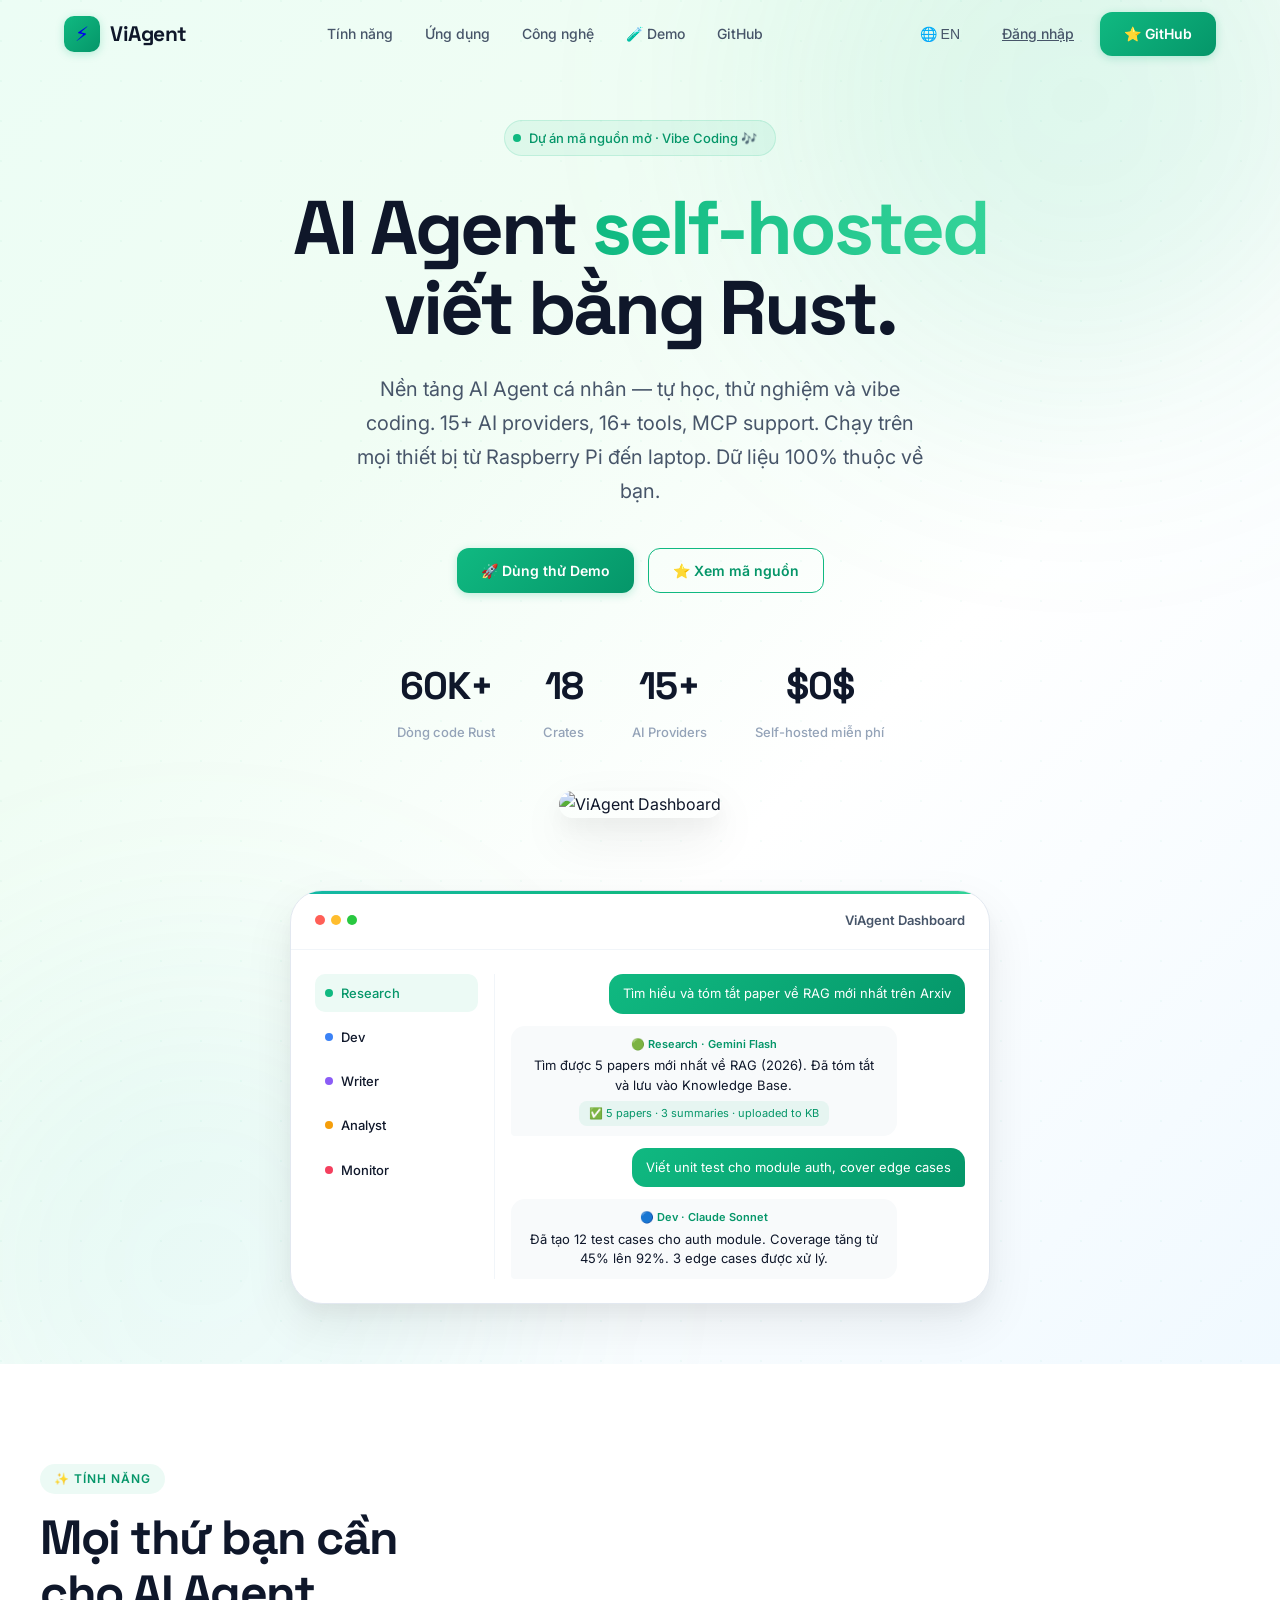
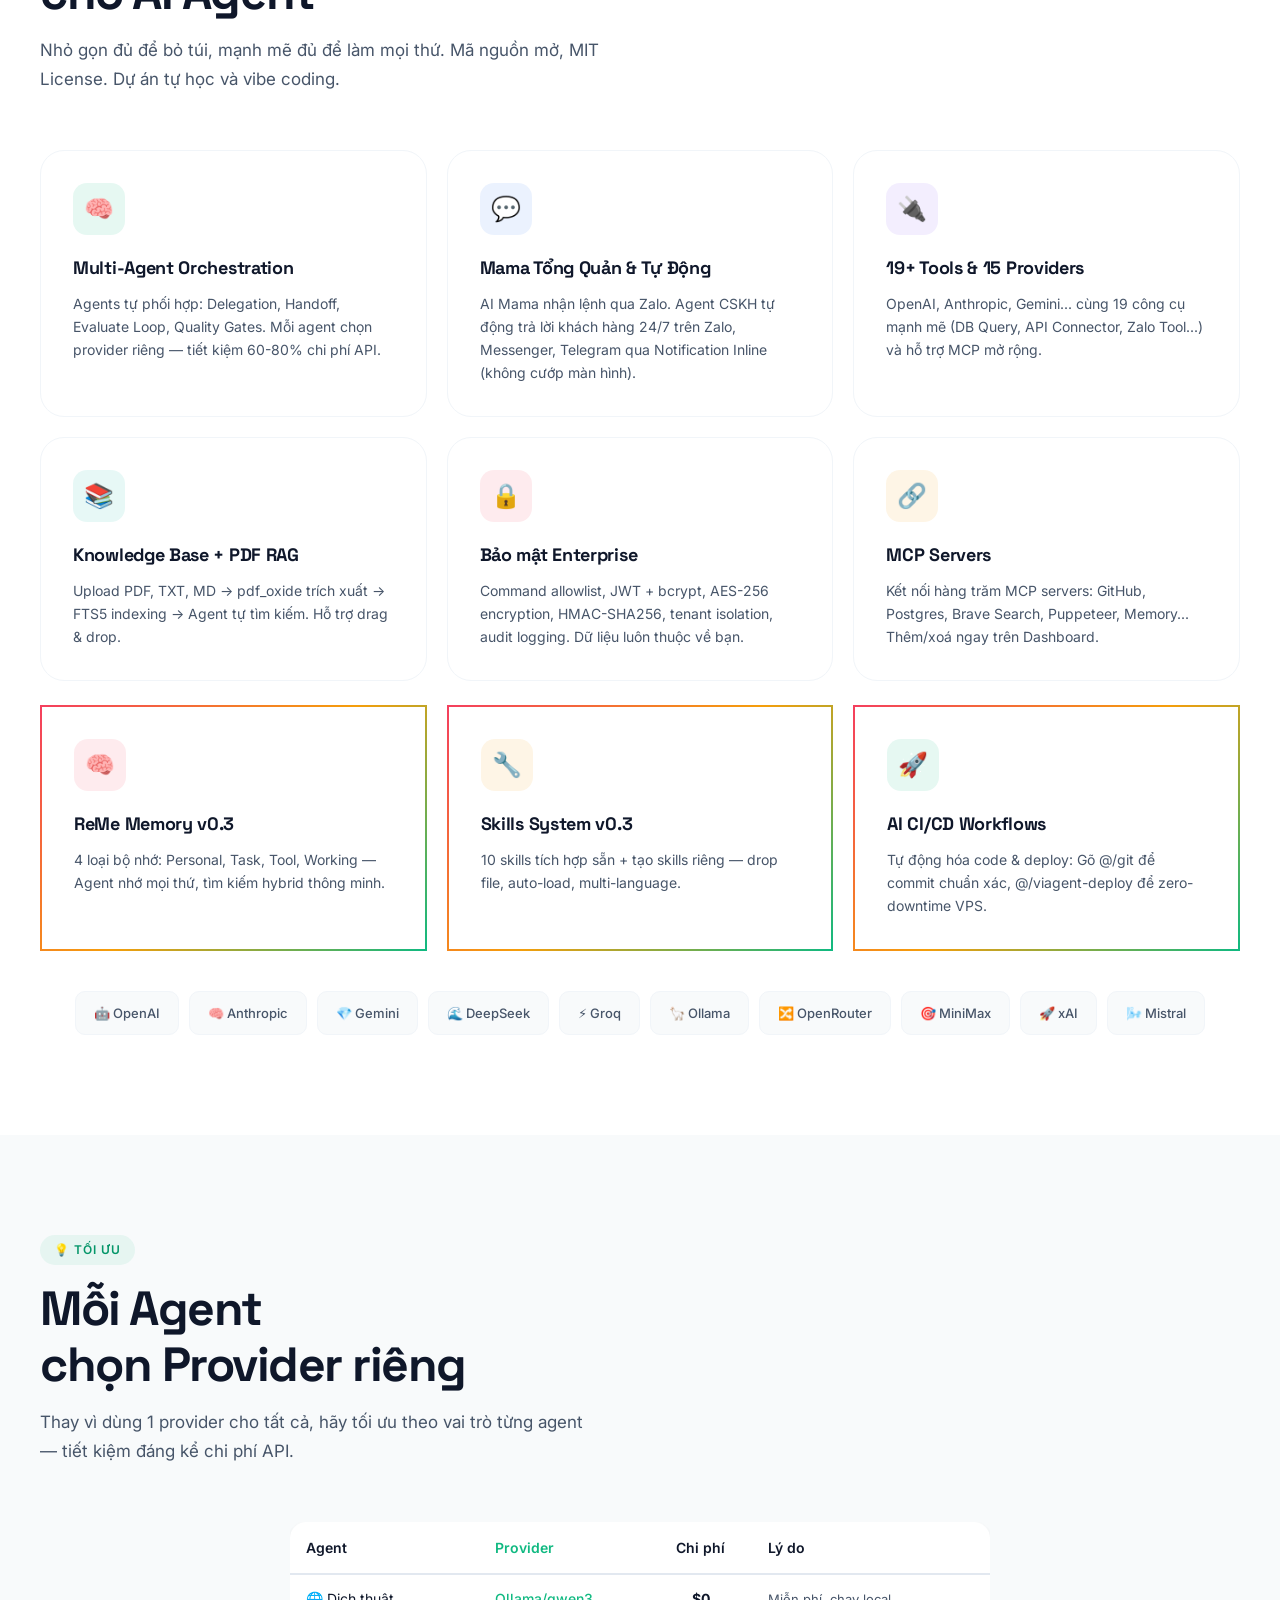
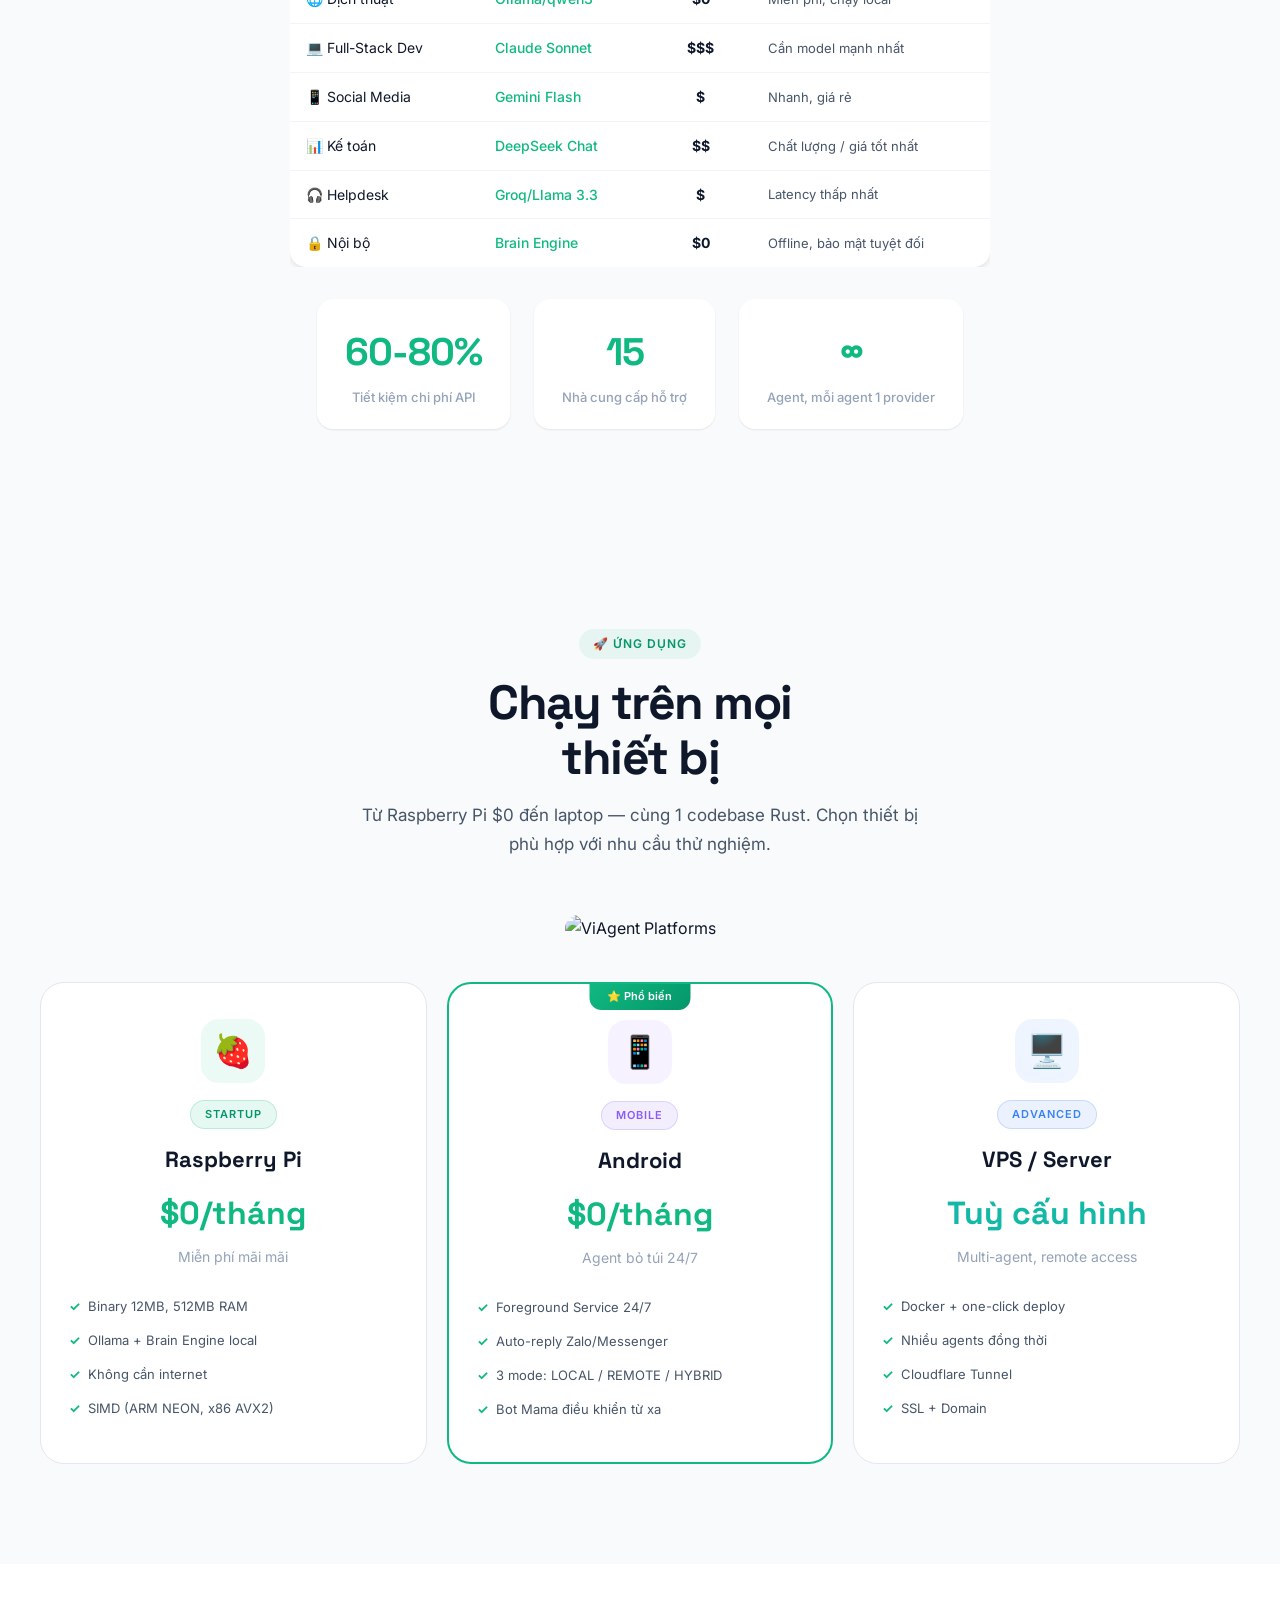
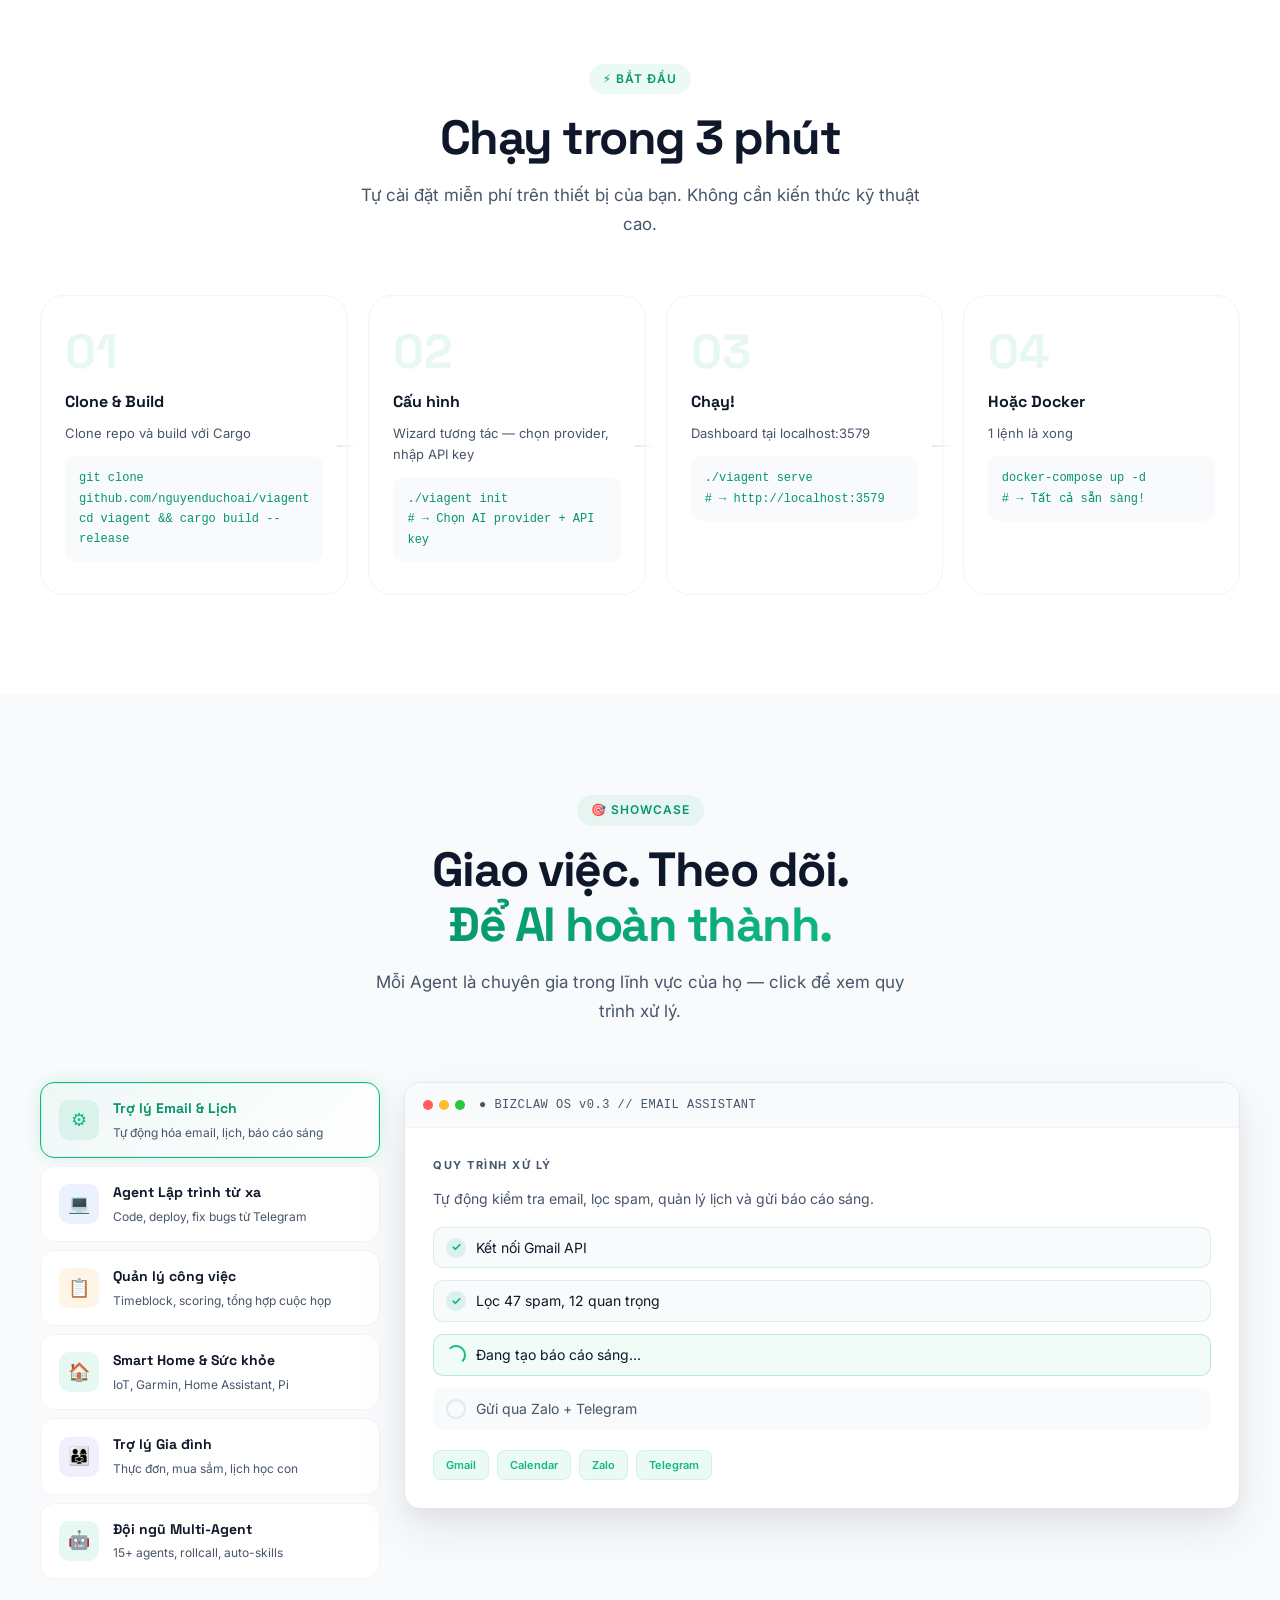
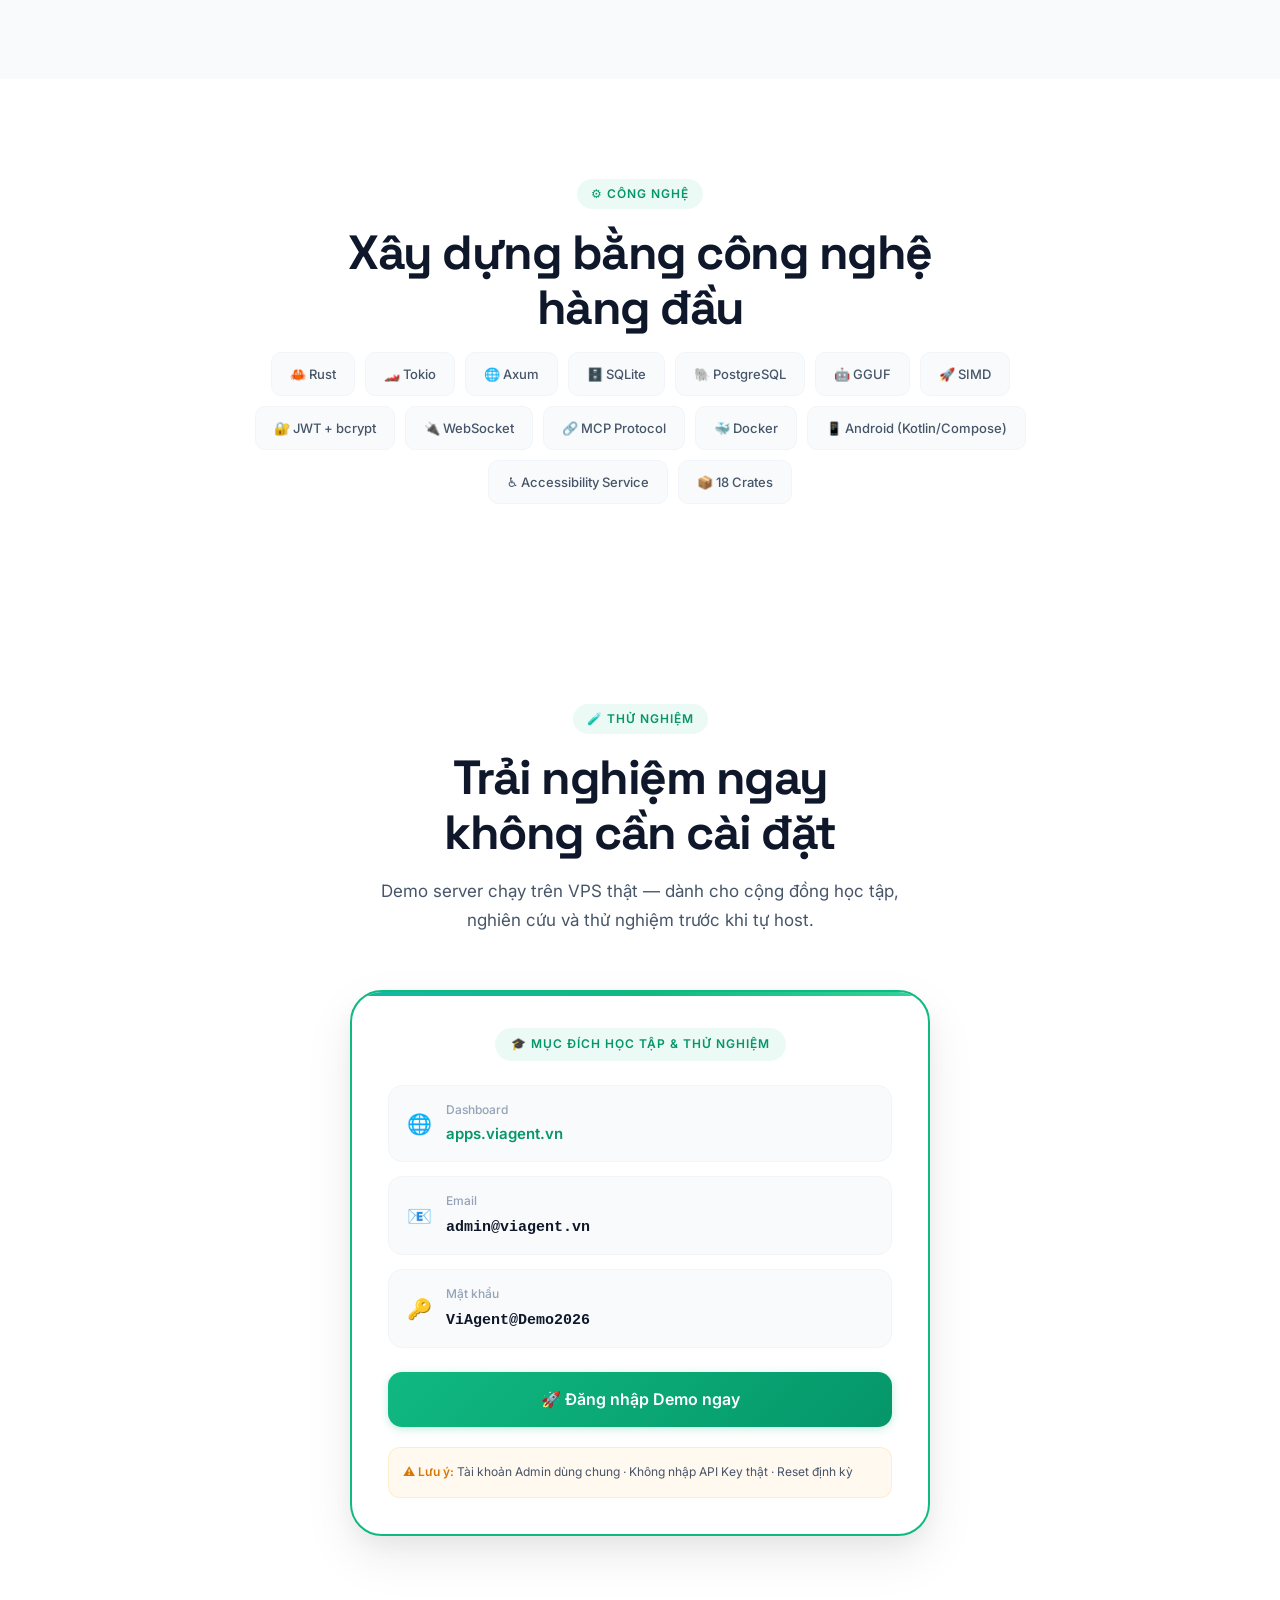
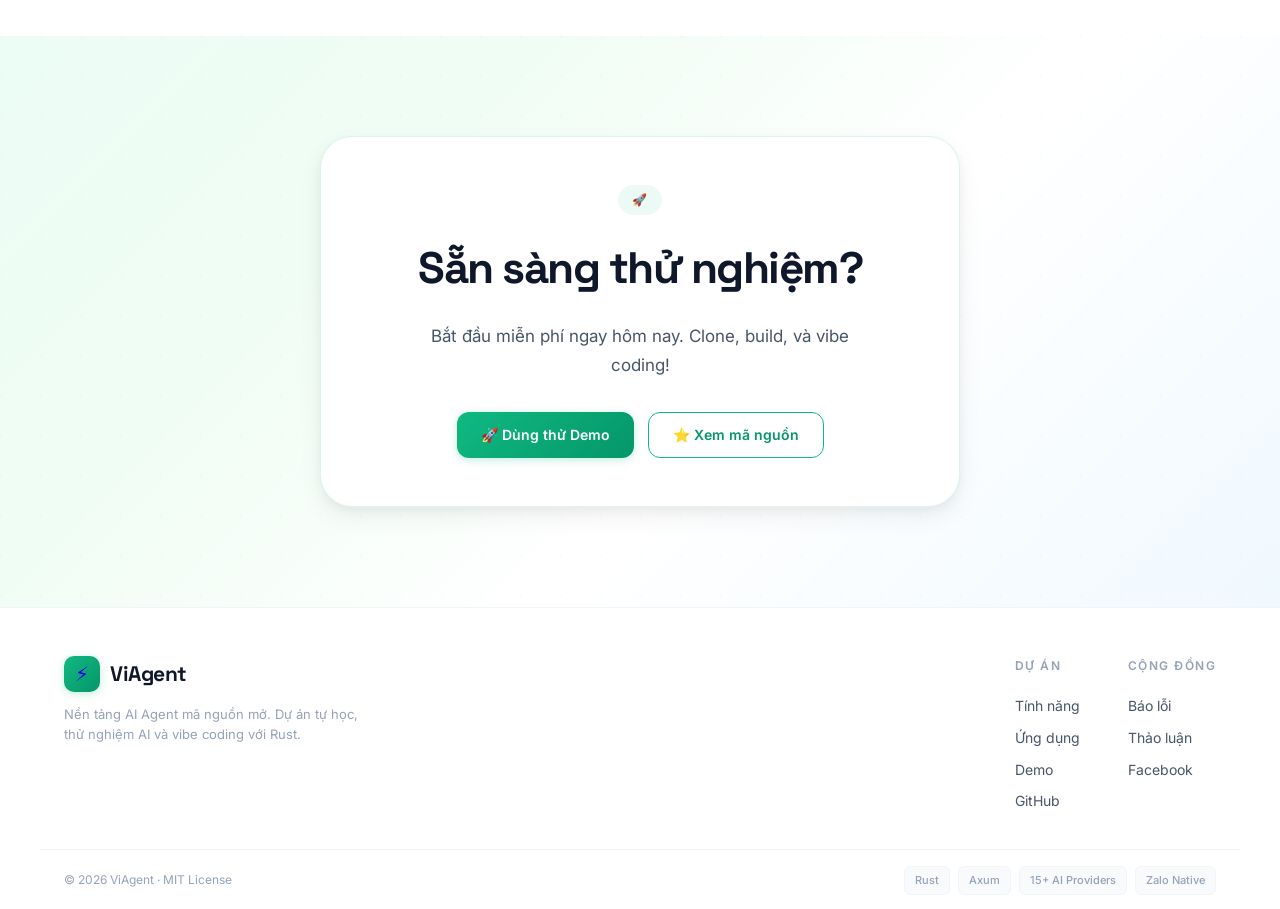
==== commit e9ecd910: "fix landing: single-tenant cá nhân" ====
--- a/deploy/viagent-landing/index.html
+++ b/deploy/viagent-landing/index.html
@@ -356,7 +356,7 @@
       <span data-vi="AI Agent" data-en="AI Agent">AI Agent</span> <span class="grad" data-vi="self-hosted" data-en="self-hosted">self-hosted</span><br>
       <span data-vi="viết bằng Rust." data-en="built with Rust.">viết bằng Rust.</span>
     </h1>
-    <p class="hero-desc" data-vi="Nền tảng AI Agent Multi-tenant — tự học, thử nghiệm và vibe coding. 15+ AI providers, 16+ tools, MCP support. Chạy trên mọi thiết bị từ Raspberry Pi đến server. Dữ liệu 100% thuộc về bạn." data-en="Multi-tenant AI Agent platform — for learning, experimenting and vibe coding. 15+ AI providers, 16+ tools, MCP support. Runs on any device from Raspberry Pi to server. Your data stays yours.">Nền tảng AI Agent Multi-tenant — tự học, thử nghiệm và vibe coding. 15+ AI providers, 16+ tools, MCP support. Chạy trên mọi thiết bị từ Raspberry Pi đến server. Dữ liệu 100% thuộc về bạn.</p>
+    <p class="hero-desc" data-vi="Nền tảng AI Agent cá nhân — tự học, thử nghiệm và vibe coding. 15+ AI providers, 16+ tools, MCP support. Chạy trên mọi thiết bị từ Raspberry Pi đến laptop. Dữ liệu 100% thuộc về bạn." data-en="Personal AI Agent platform — for learning, experimenting and vibe coding. 15+ AI providers, 16+ tools, MCP support. Runs on any device from Raspberry Pi to laptop. Your data stays yours.">Nền tảng AI Agent cá nhân — tự học, thử nghiệm và vibe coding. 15+ AI providers, 16+ tools, MCP support. Chạy trên mọi thiết bị từ Raspberry Pi đến laptop. Dữ liệu 100% thuộc về bạn.</p>
     <div class="hero-actions">
       <a href="#" onclick="goLogin()" class="btn-green" data-vi="🚀 Dùng thử Demo" data-en="🚀 Try Demo">🚀 Dùng thử Demo</a>
       <a href="https://github.com/nguyenduchoai/viagent" target="_blank" class="btn-outline-green" data-vi="⭐ Xem mã nguồn" data-en="⭐ View source">⭐ Xem mã nguồn</a>
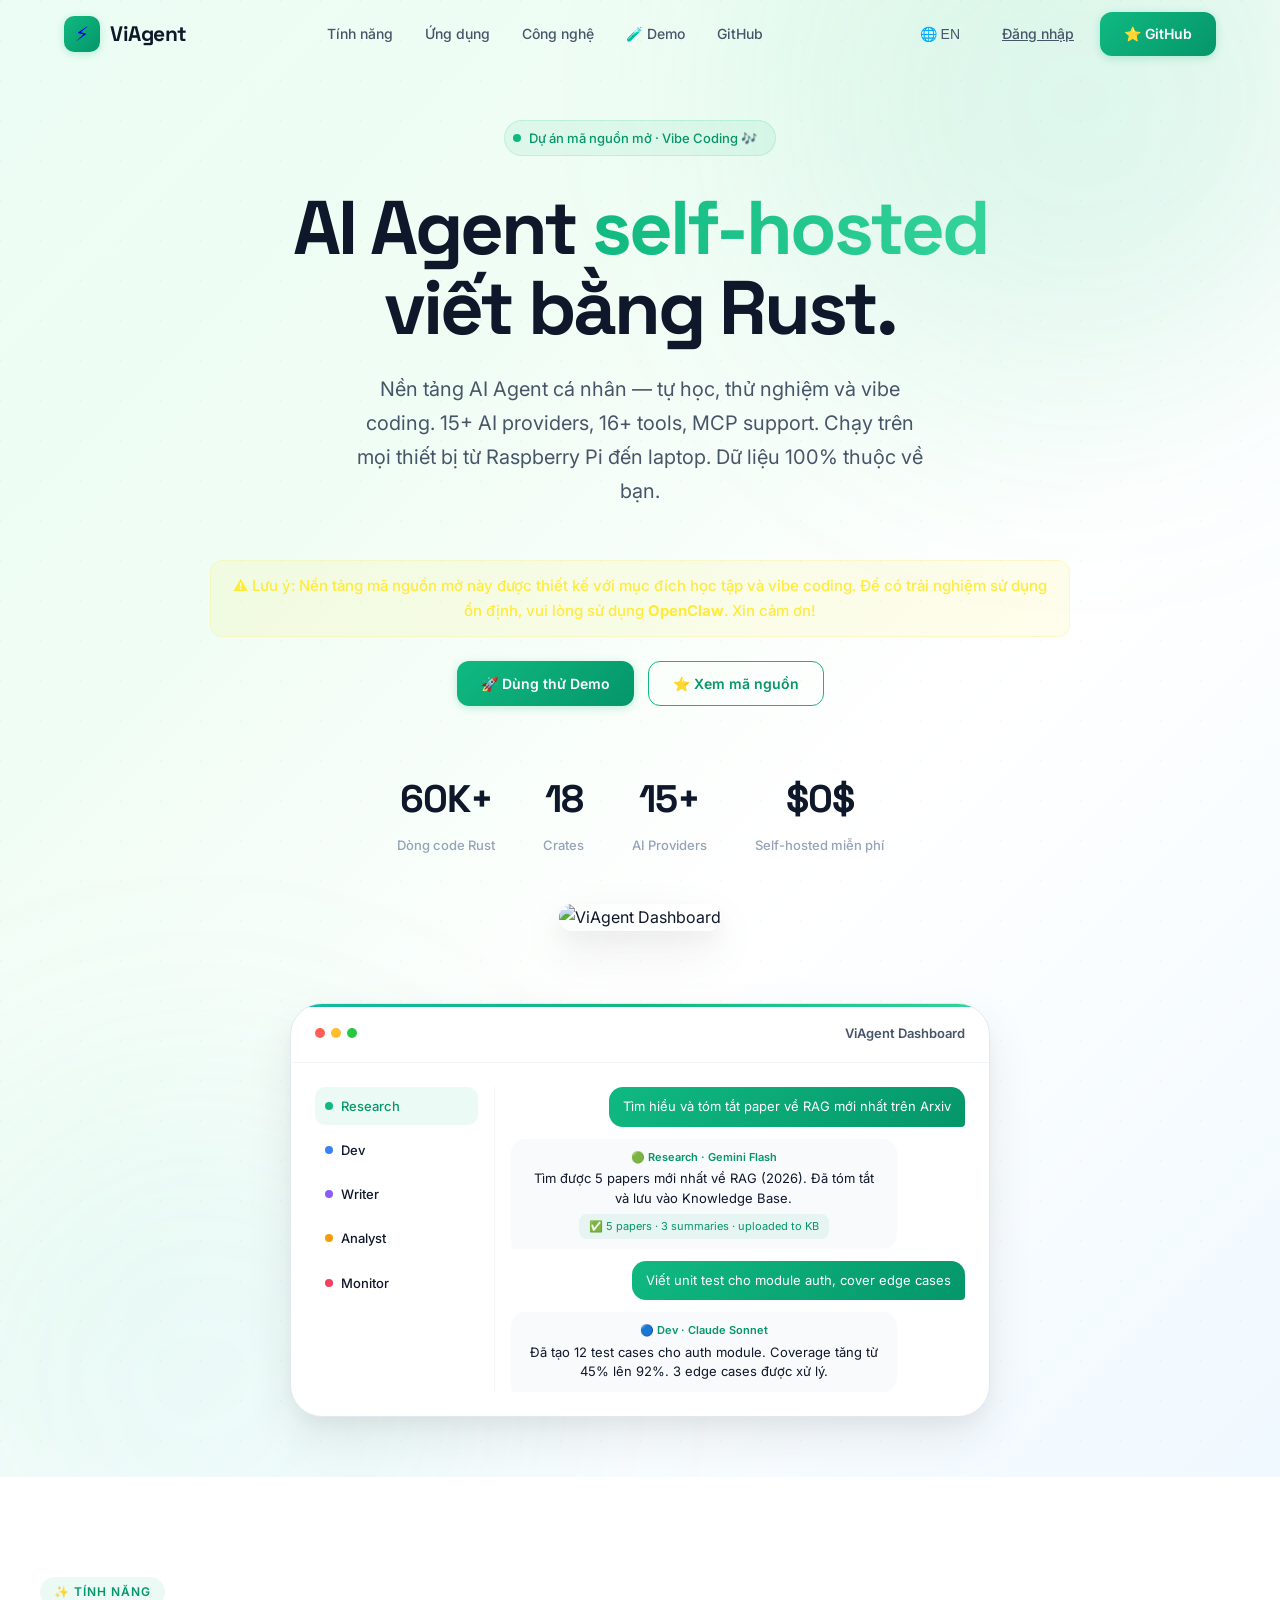
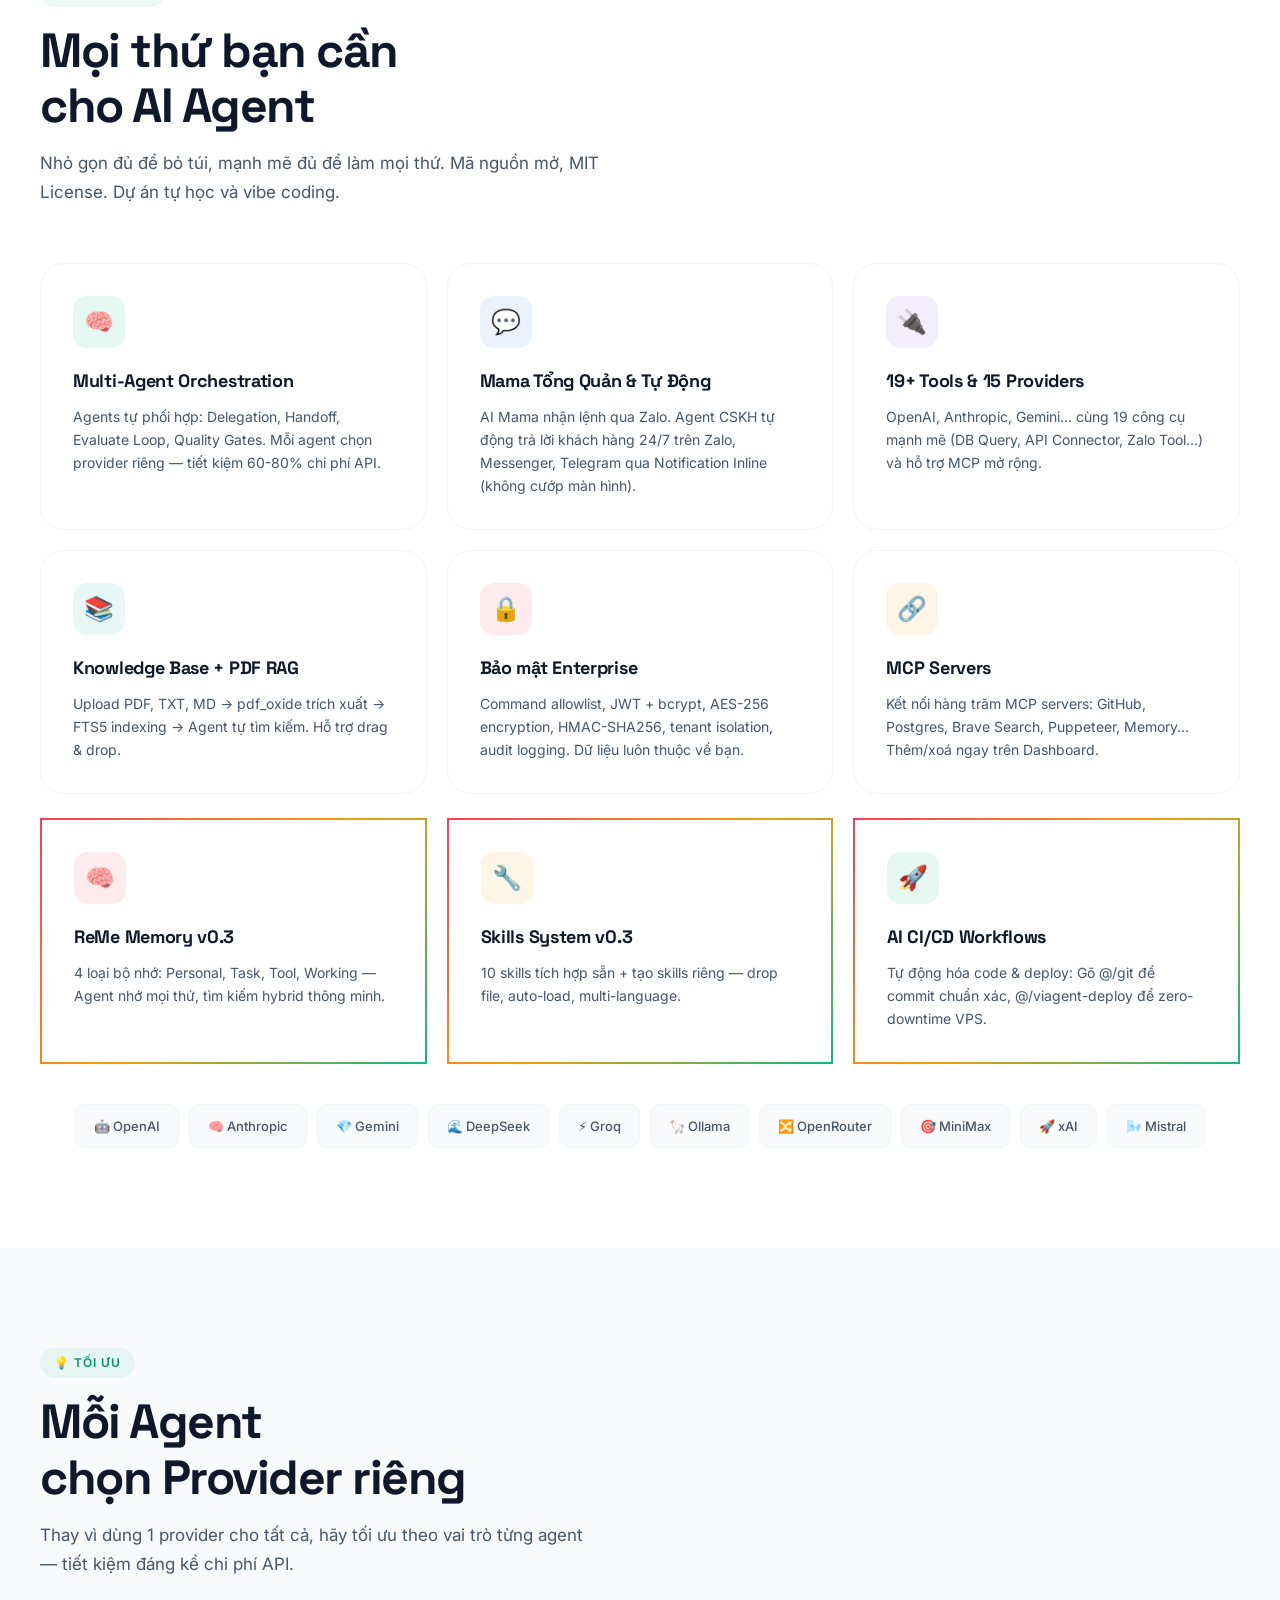
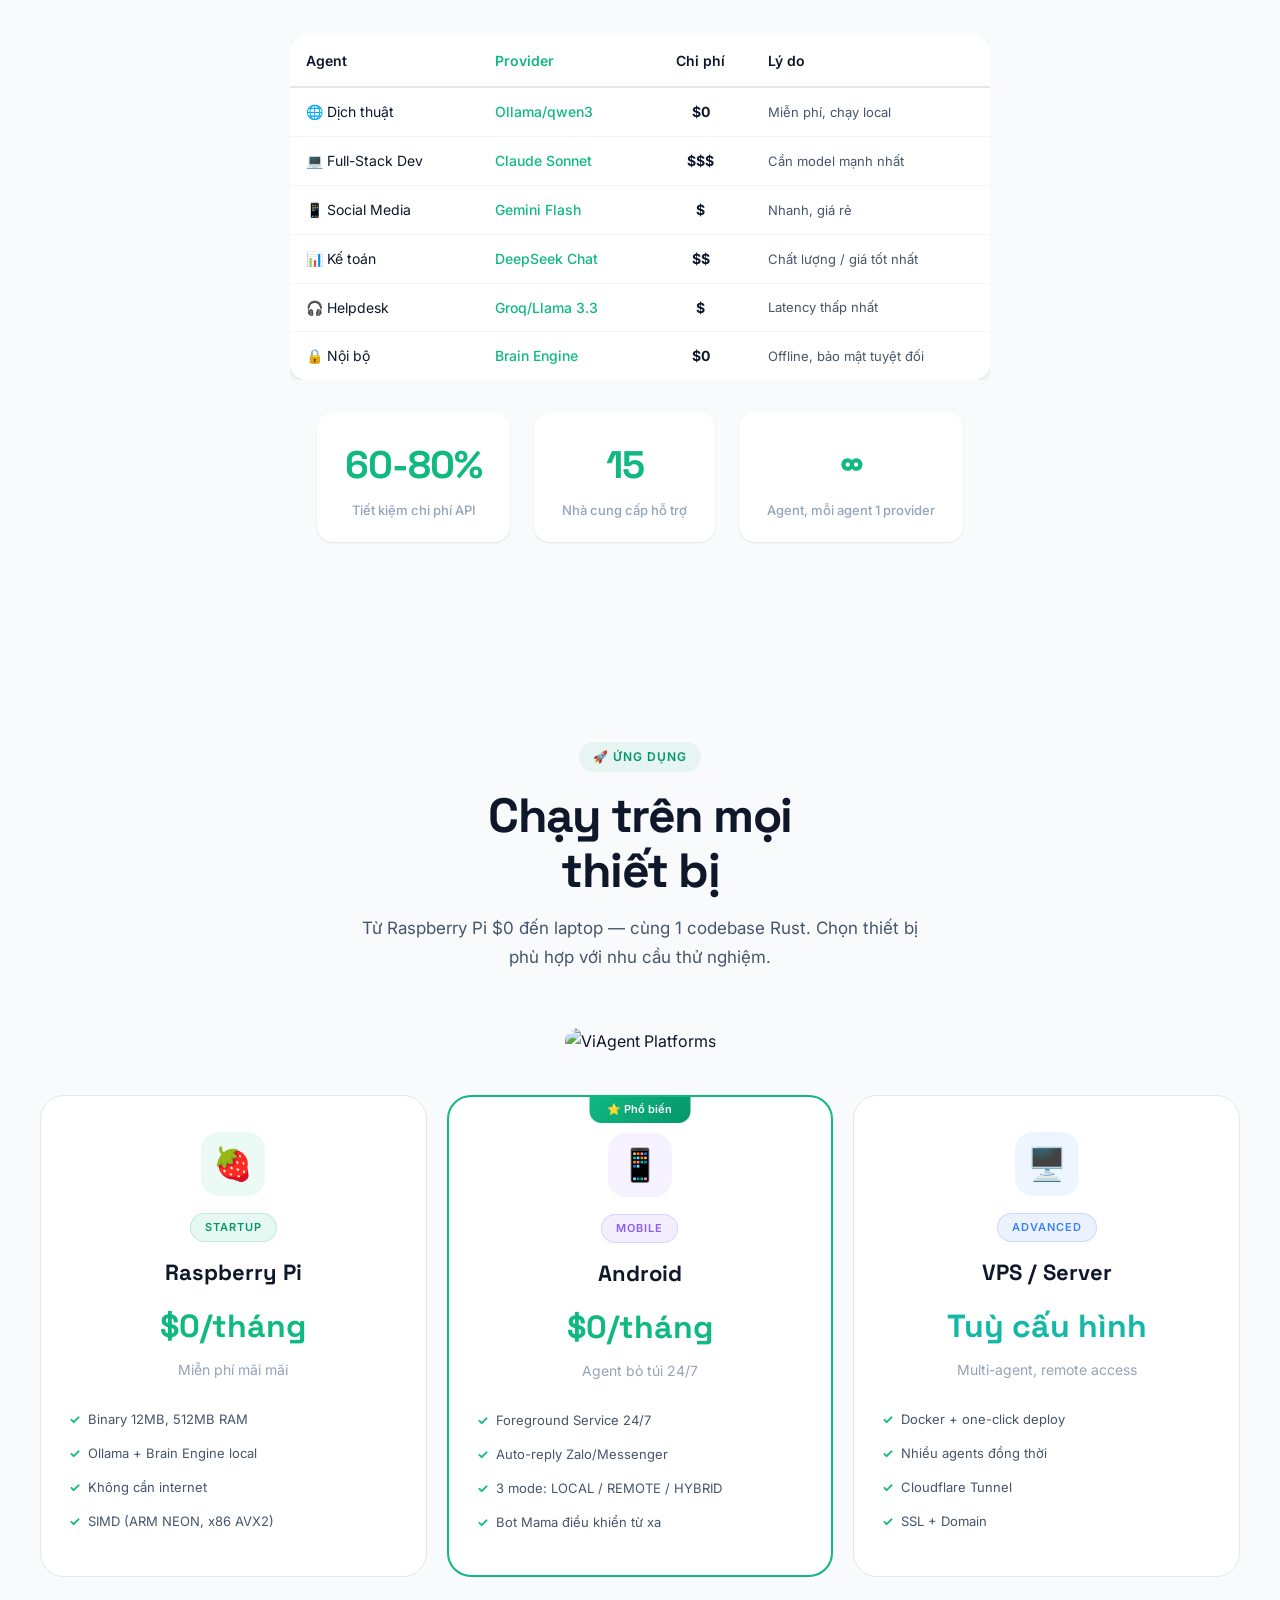
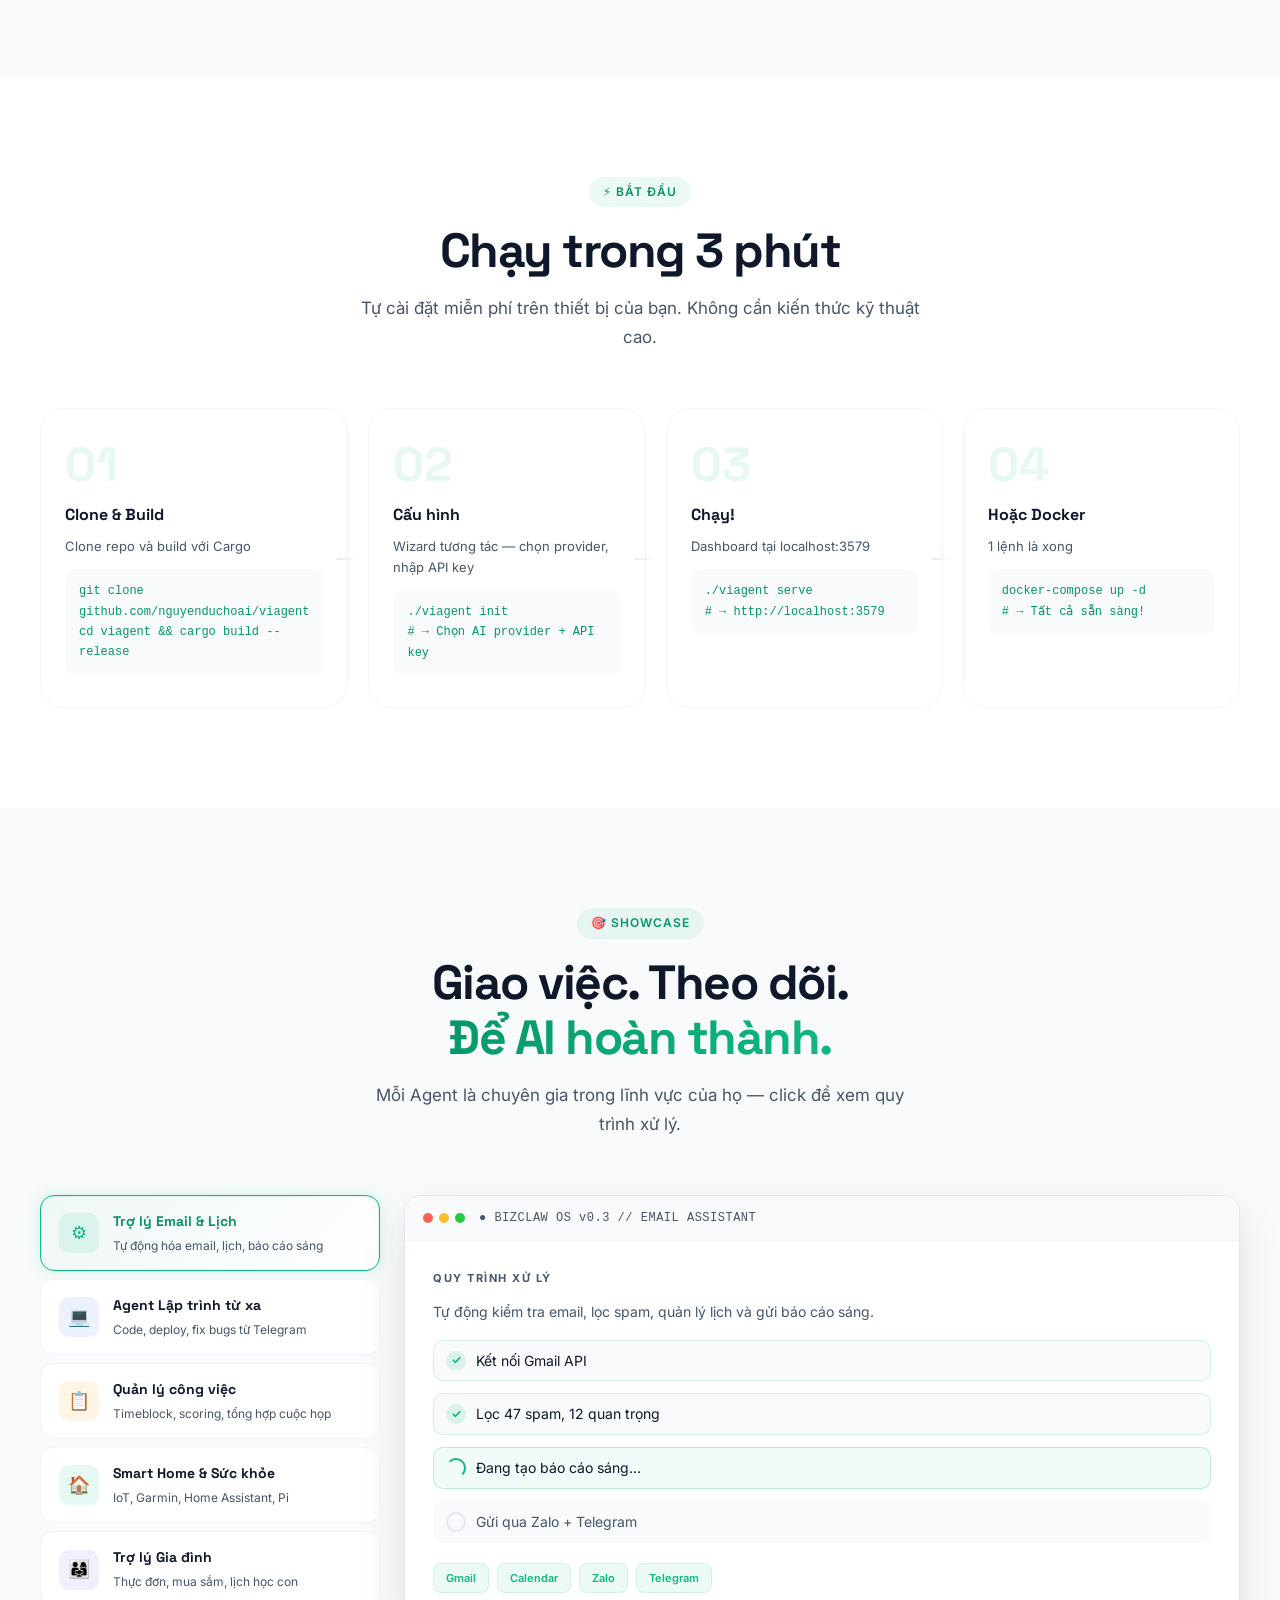
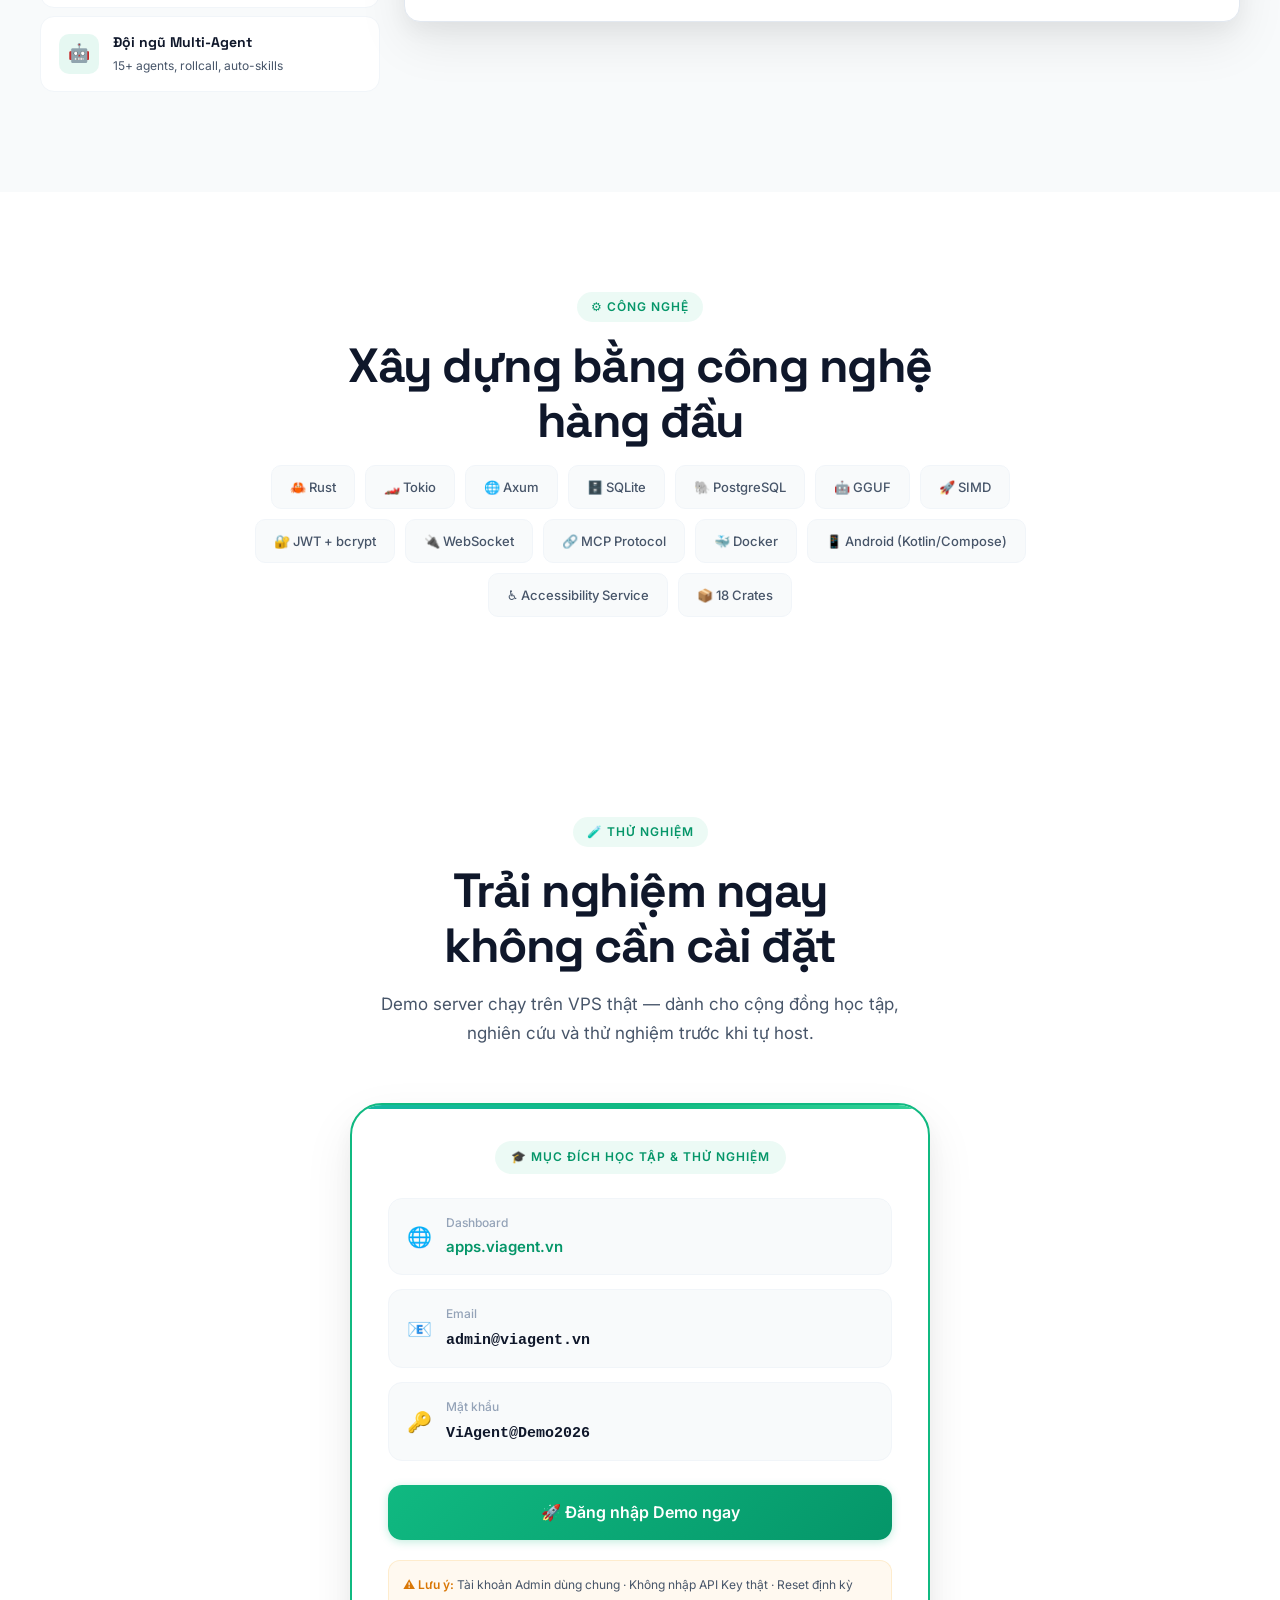
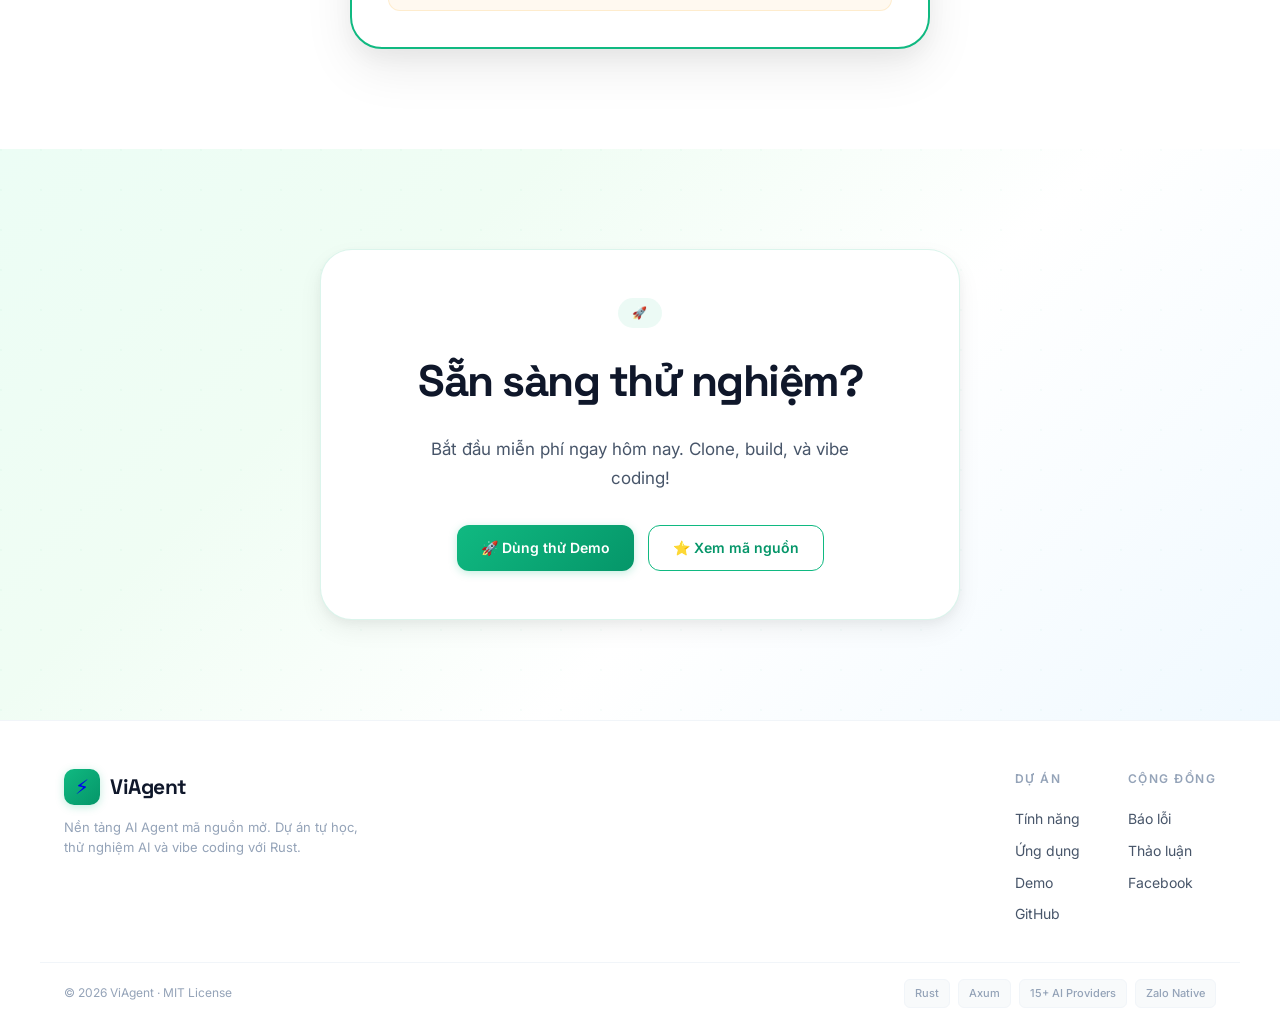
==== commit bc73c1f2: "docs: add notice recommending OpenClaw for stable production use" ====
--- a/deploy/viagent-landing/index.html
+++ b/deploy/viagent-landing/index.html
@@ -357,6 +357,7 @@
       <span data-vi="viết bằng Rust." data-en="built with Rust.">viết bằng Rust.</span>
     </h1>
     <p class="hero-desc" data-vi="Nền tảng AI Agent cá nhân — tự học, thử nghiệm và vibe coding. 15+ AI providers, 16+ tools, MCP support. Chạy trên mọi thiết bị từ Raspberry Pi đến laptop. Dữ liệu 100% thuộc về bạn." data-en="Personal AI Agent platform — for learning, experimenting and vibe coding. 15+ AI providers, 16+ tools, MCP support. Runs on any device from Raspberry Pi to laptop. Your data stays yours.">Nền tảng AI Agent cá nhân — tự học, thử nghiệm và vibe coding. 15+ AI providers, 16+ tools, MCP support. Chạy trên mọi thiết bị từ Raspberry Pi đến laptop. Dữ liệu 100% thuộc về bạn.</p>
+    <div style="margin-top: 12px; margin-bottom: 24px; font-size: 15px; font-weight: 500; color: #ffeb3b; background: rgba(255, 235, 59, 0.1); padding: 12px 20px; border-radius: 12px; display: inline-block; border: 1px solid rgba(255, 235, 59, 0.2);">⚠️ <span data-vi="Lưu ý: Nền tảng mã nguồn mở này được thiết kế với mục đích học tập và vibe coding. Để có trải nghiệm sử dụng ổn định, vui lòng sử dụng OpenClaw. Xin cảm ơn!" data-en="Note: This open-source platform is designed for learning and vibe coding. For stable usage, please use OpenClaw. Thank you!">Lưu ý: Nền tảng mã nguồn mở này được thiết kế với mục đích học tập và vibe coding. Để có trải nghiệm sử dụng ổn định, vui lòng sử dụng <strong>OpenClaw</strong>. Xin cảm ơn!</span></div>
     <div class="hero-actions">
       <a href="#" onclick="goLogin()" class="btn-green" data-vi="🚀 Dùng thử Demo" data-en="🚀 Try Demo">🚀 Dùng thử Demo</a>
       <a href="https://github.com/nguyenduchoai/viagent" target="_blank" class="btn-outline-green" data-vi="⭐ Xem mã nguồn" data-en="⭐ View source">⭐ Xem mã nguồn</a>
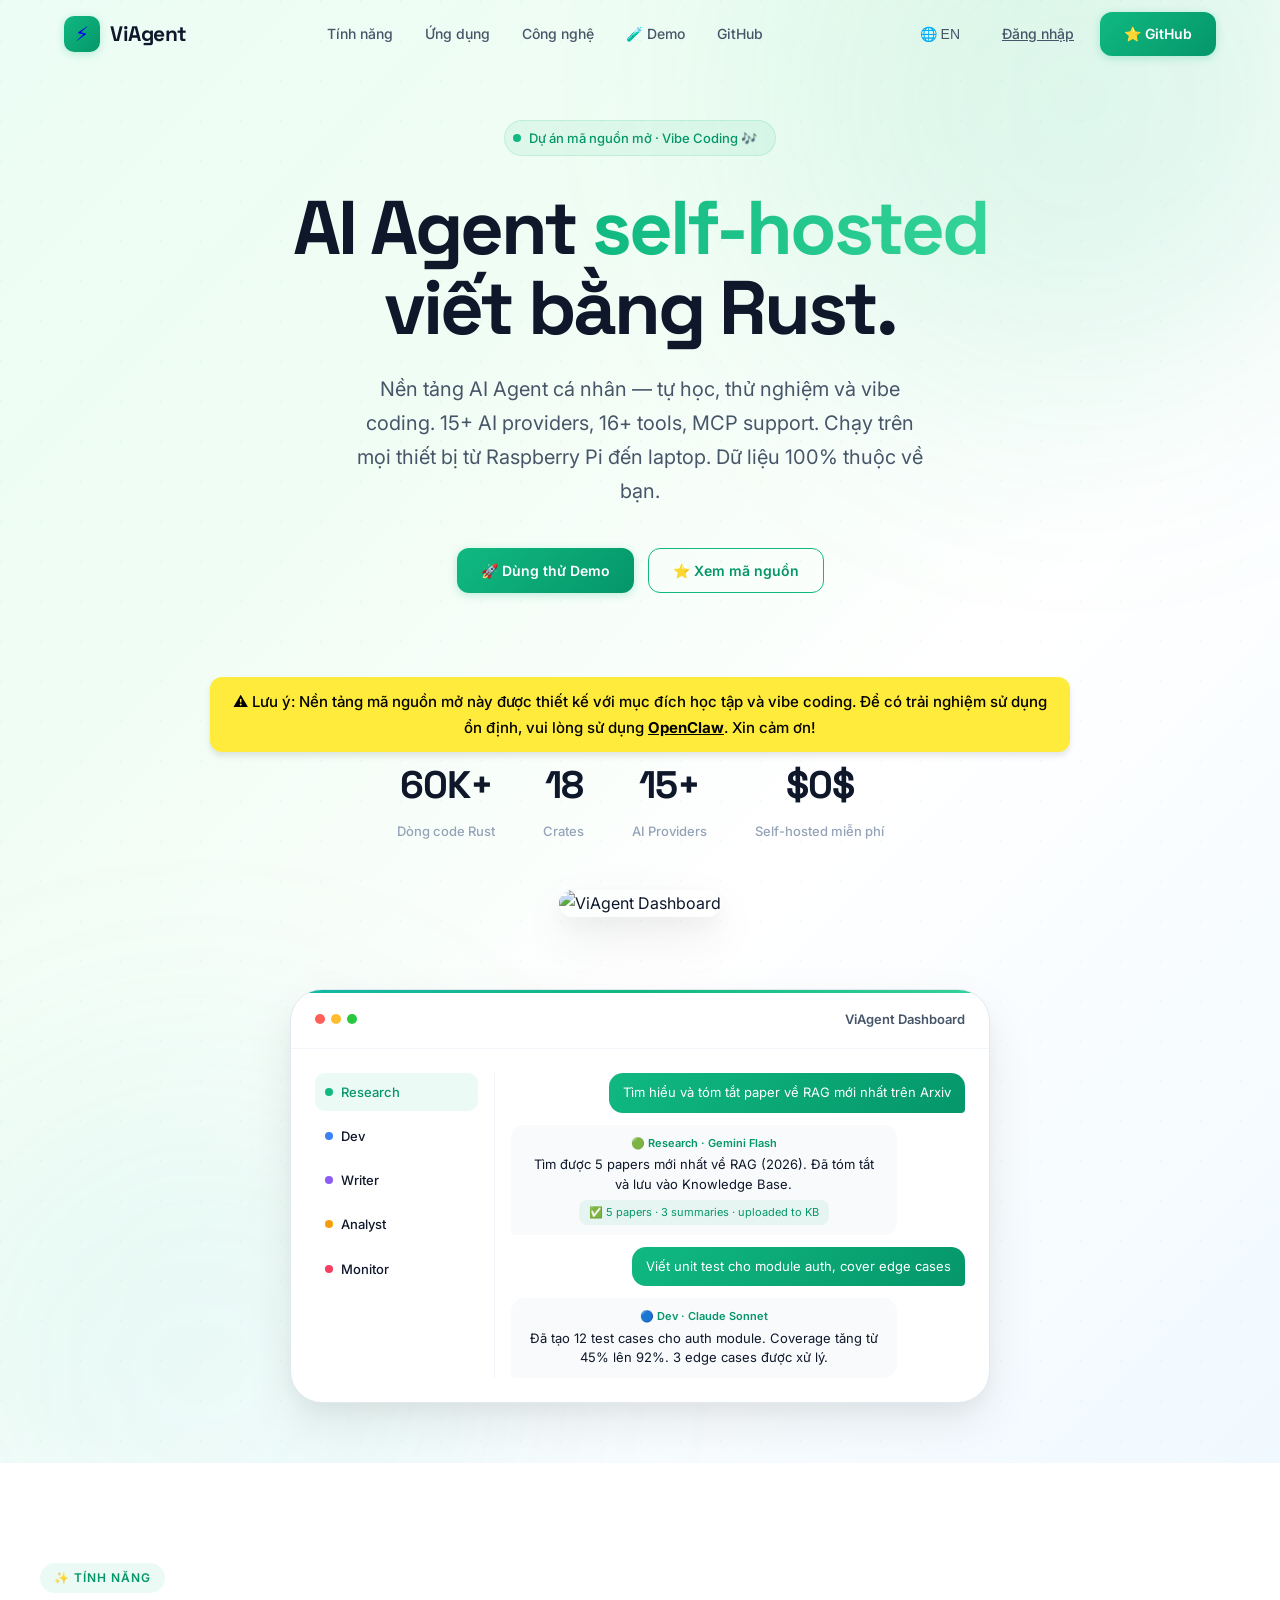
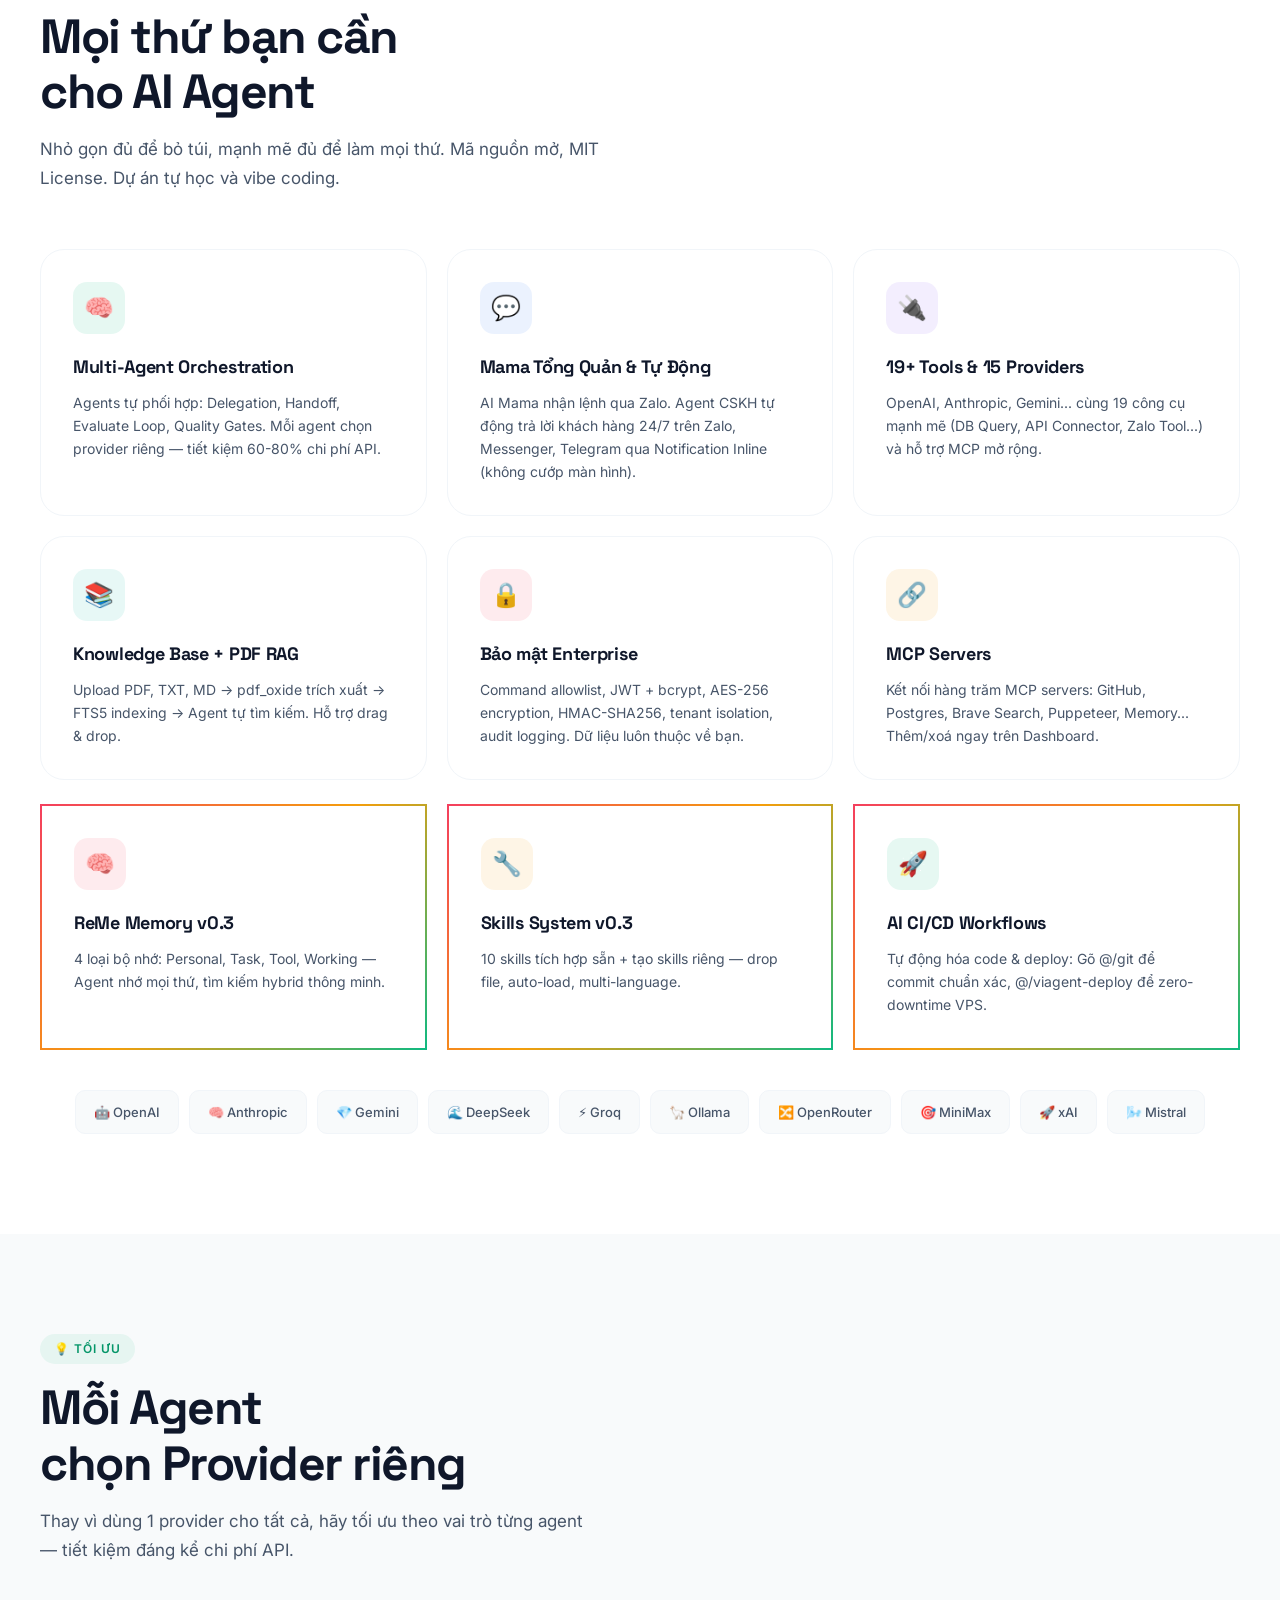
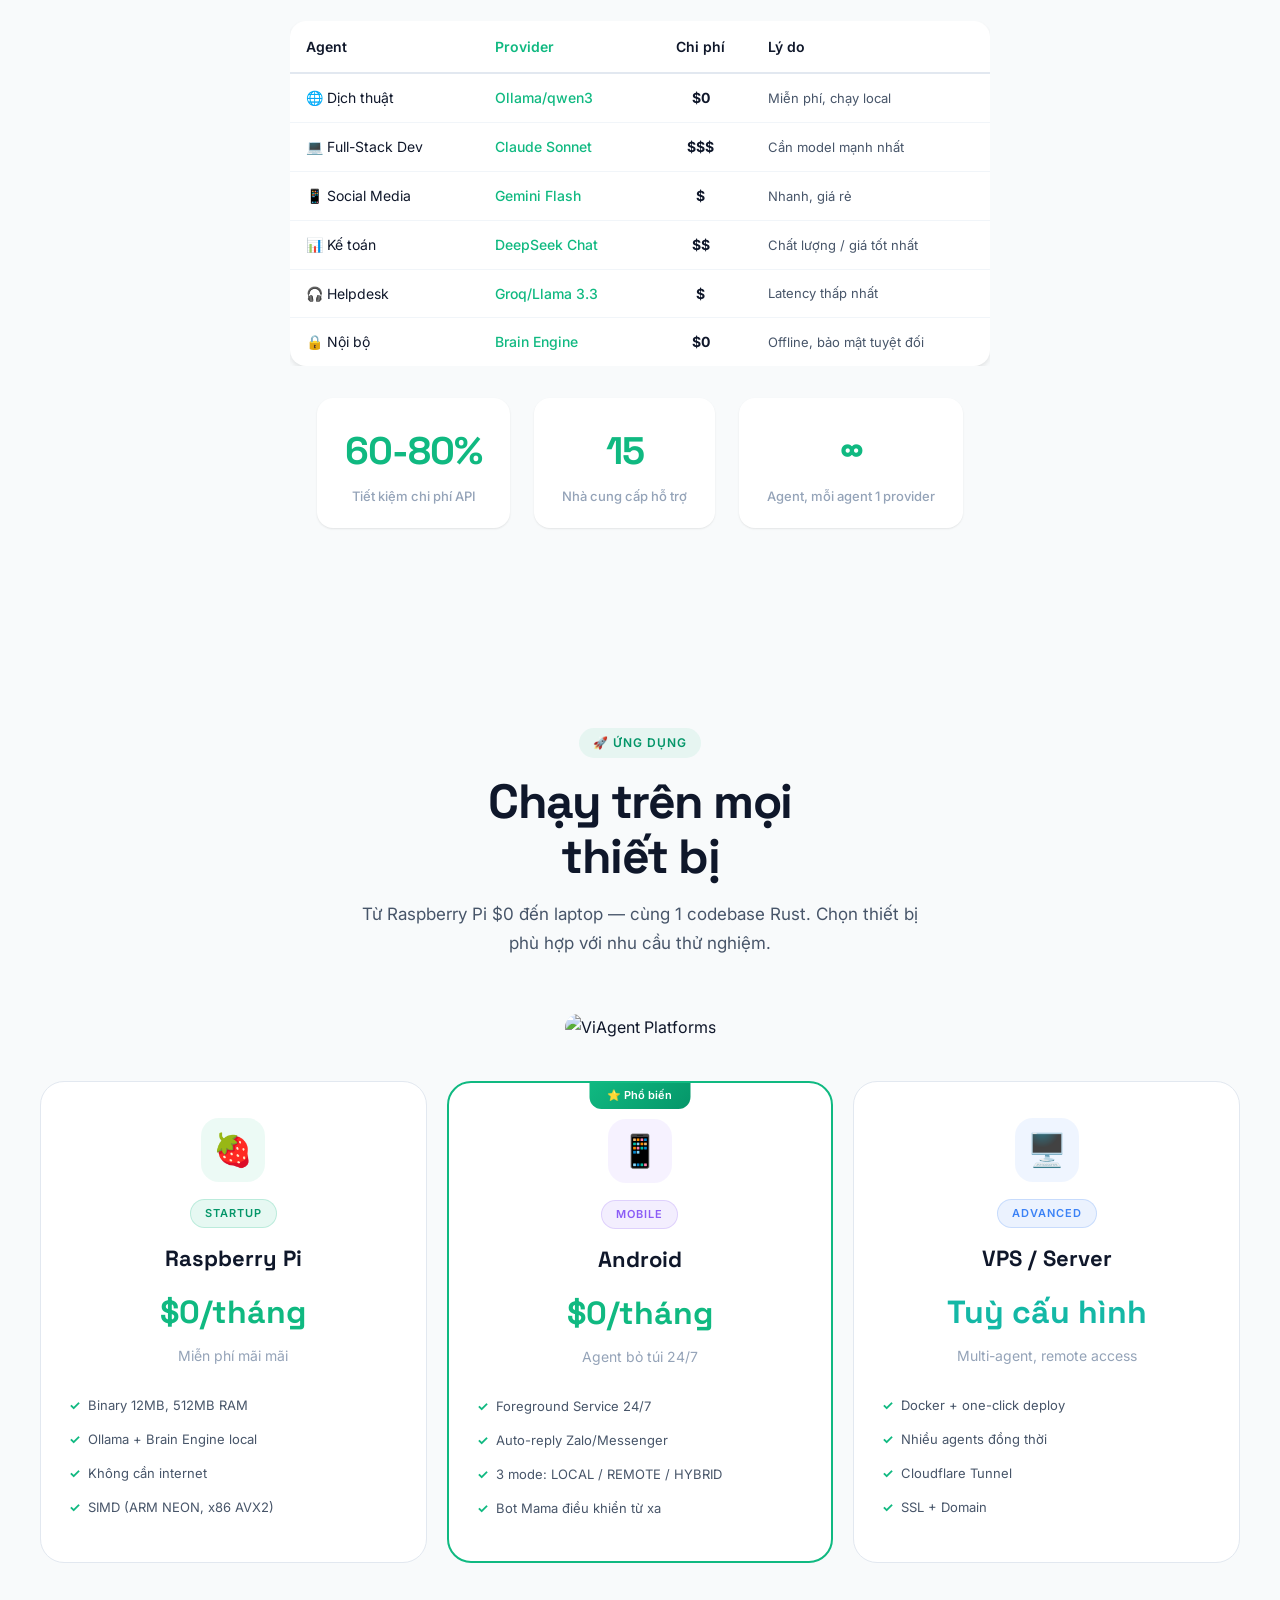
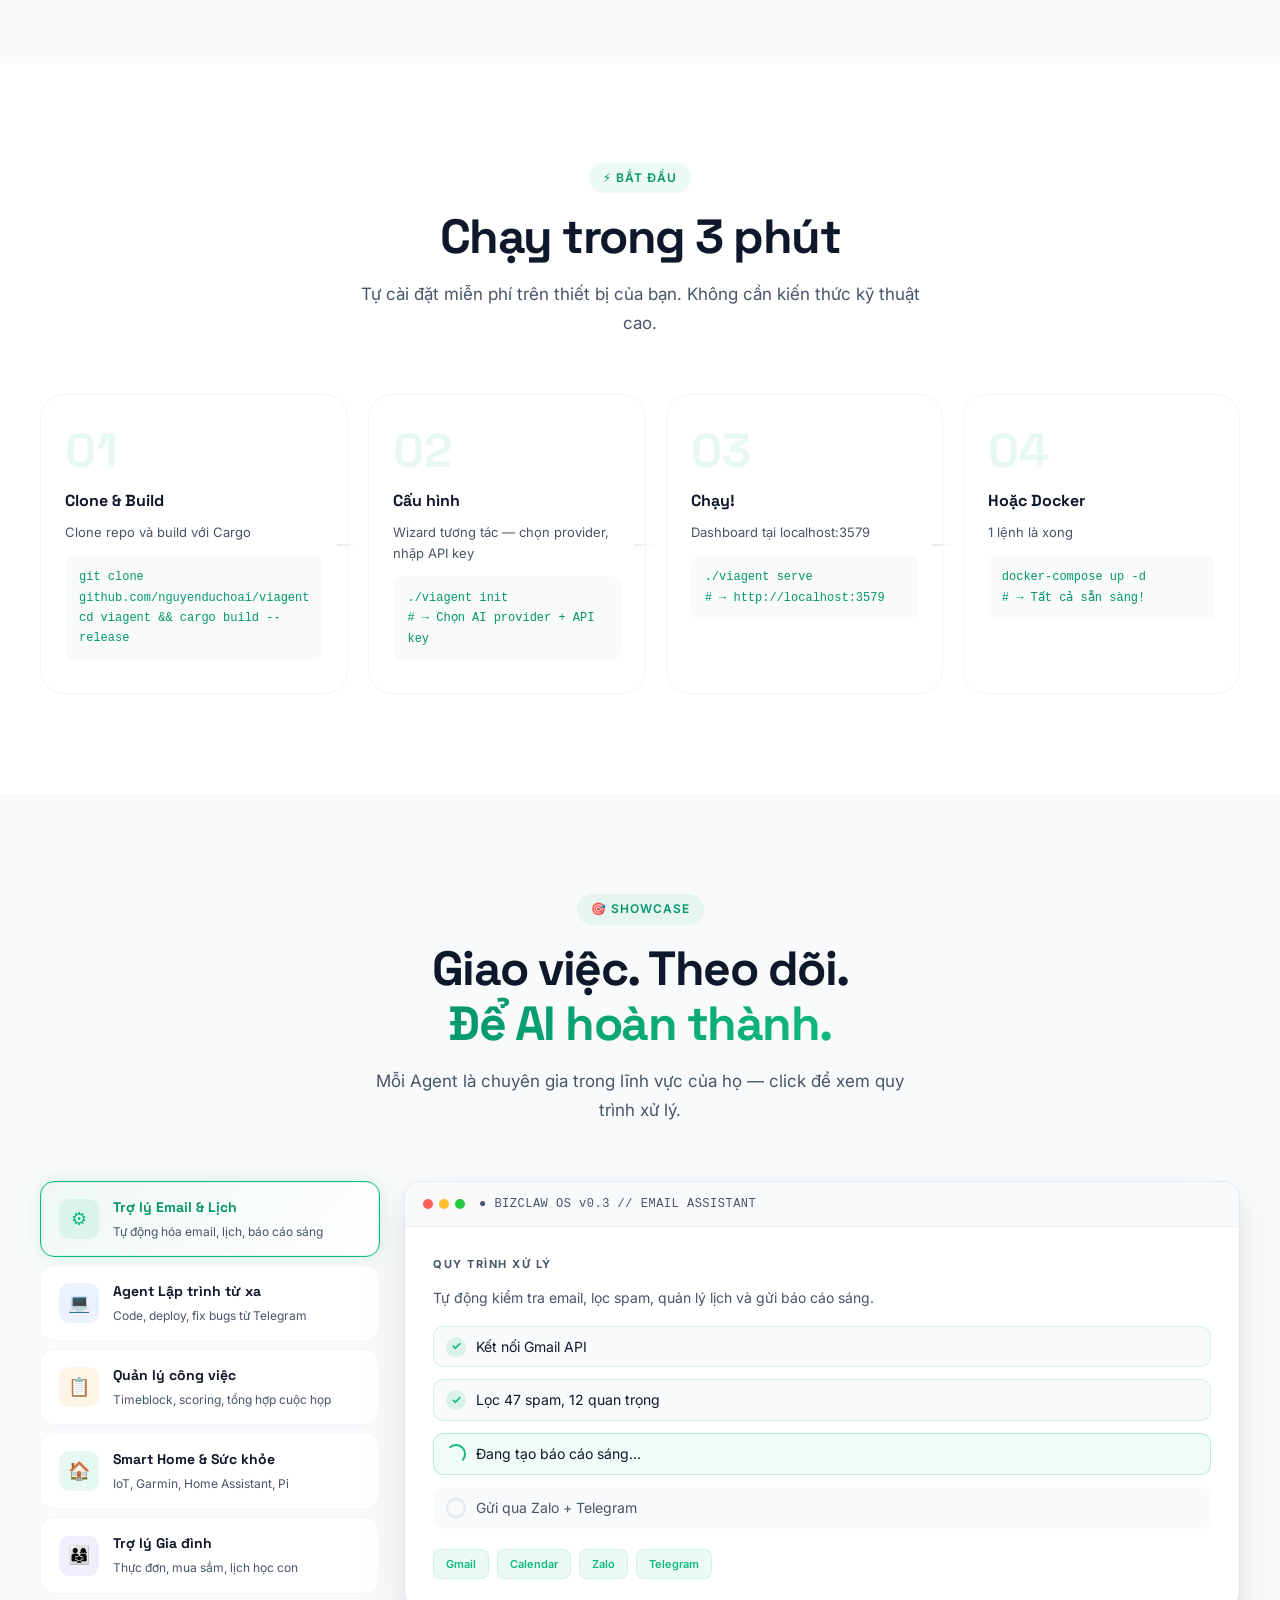
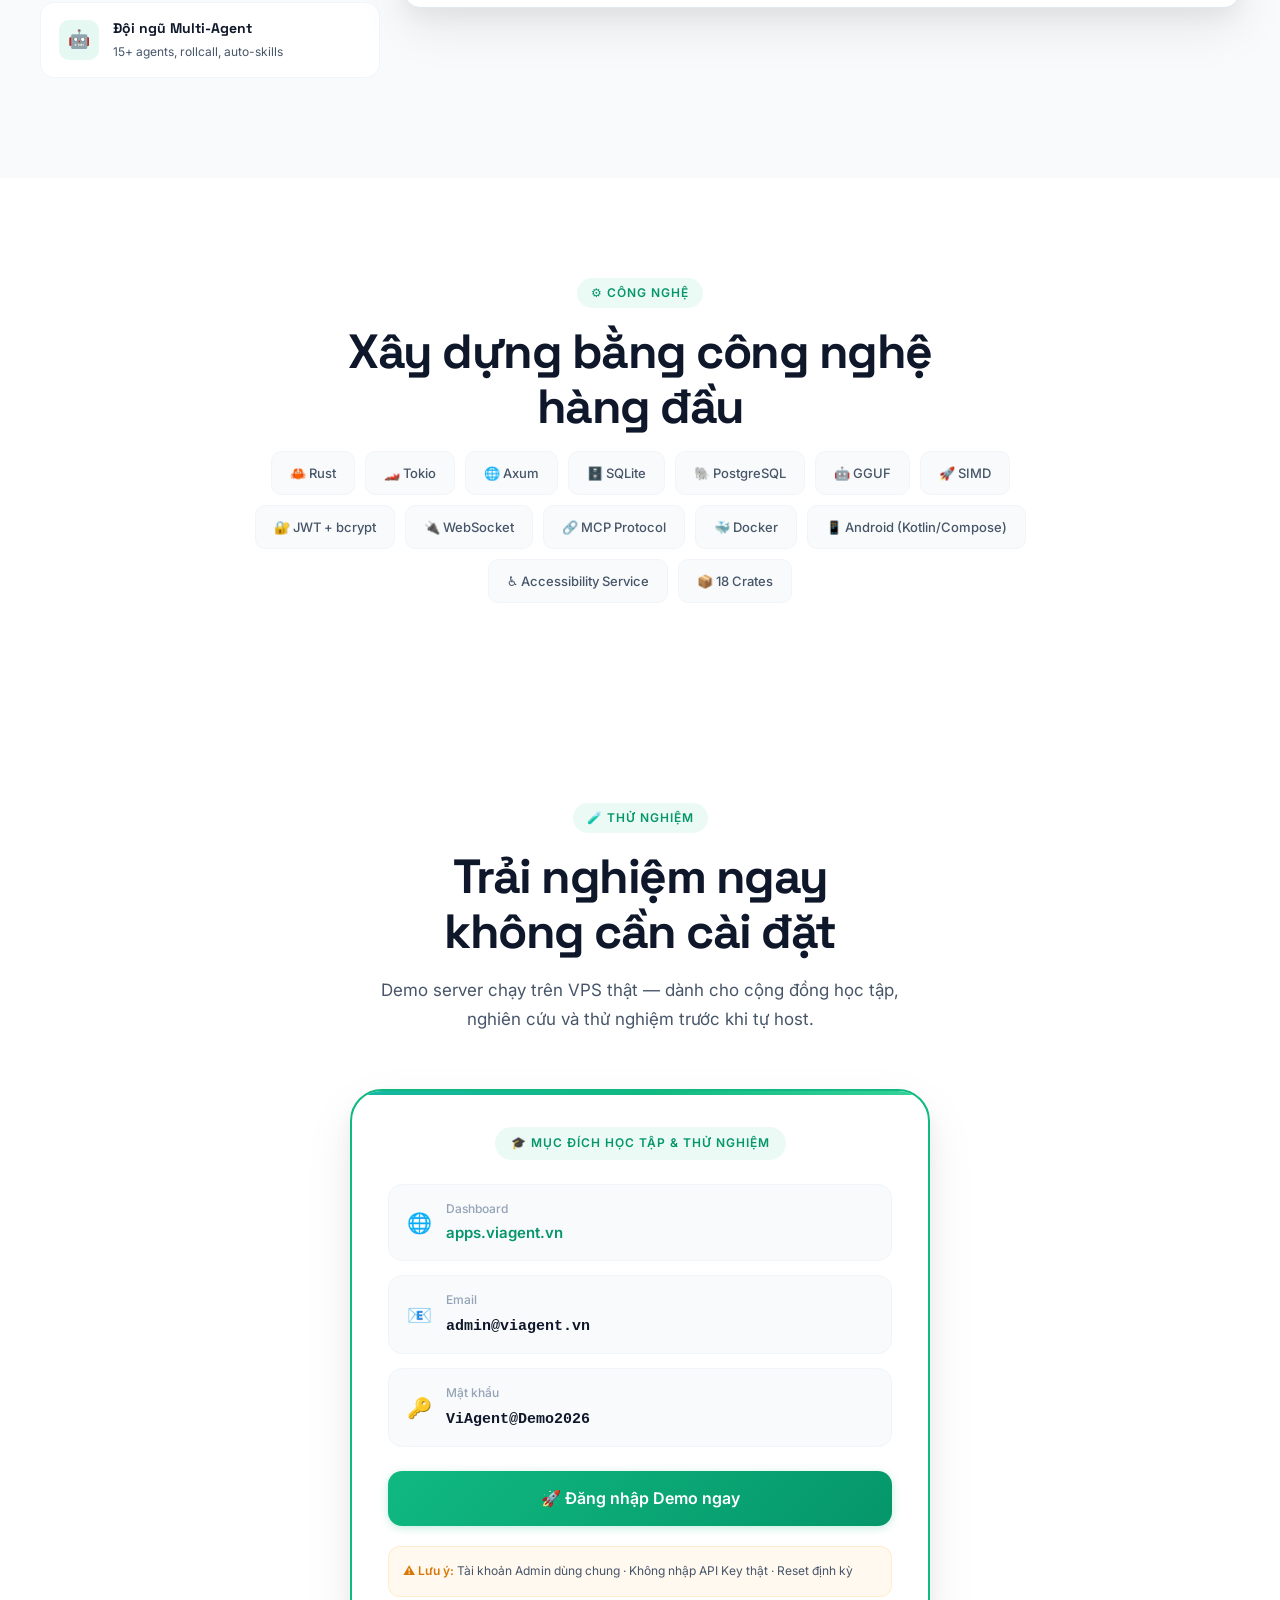
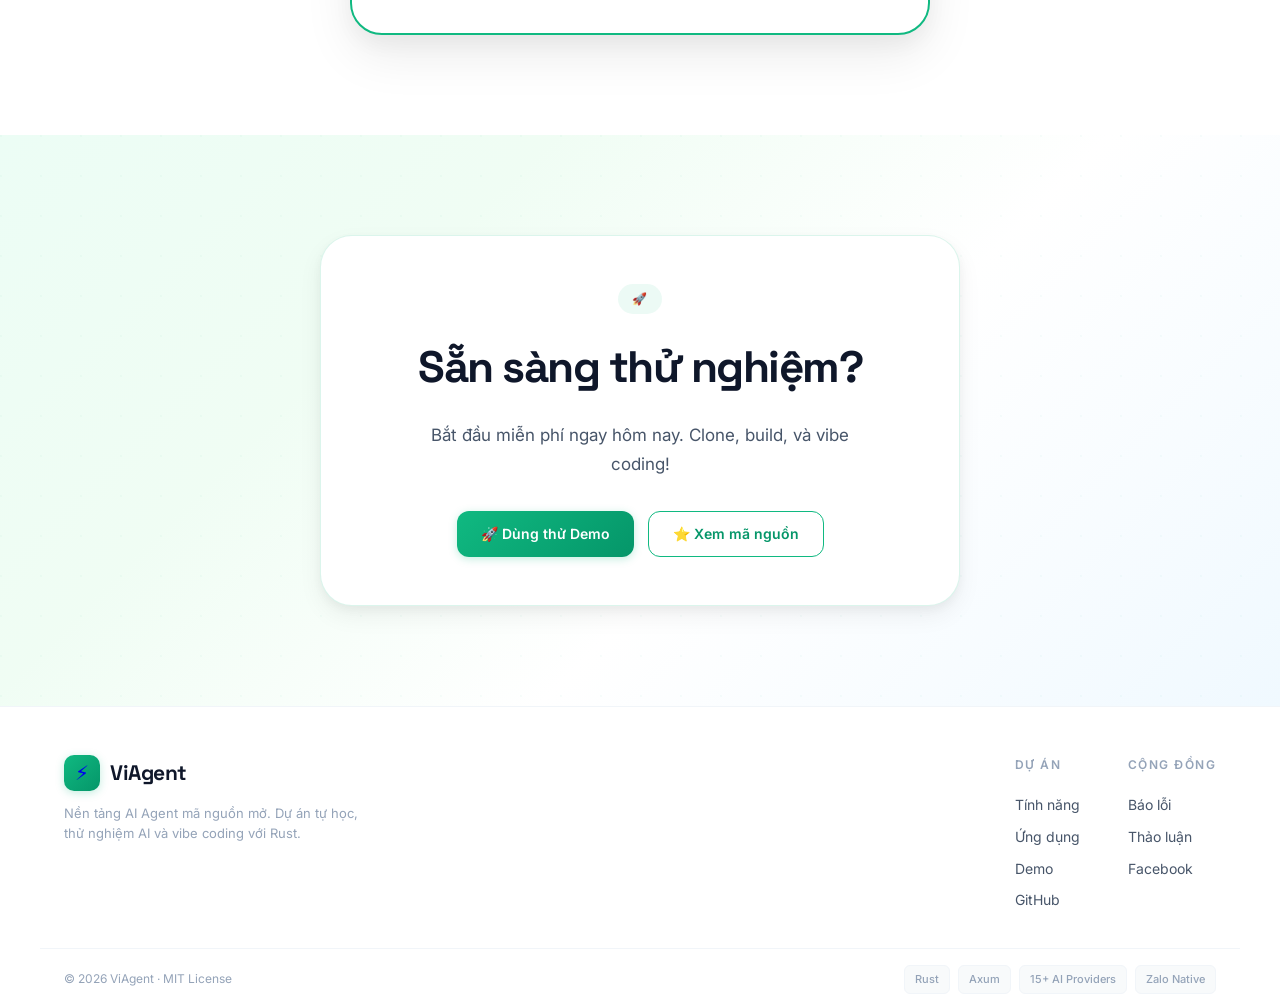
==== commit 9ce3b1dc: "feat: auto-login to tenant dashboard from admin, update landing page styling" ====
--- a/deploy/viagent-landing/index.html
+++ b/deploy/viagent-landing/index.html
@@ -357,11 +357,11 @@
       <span data-vi="viết bằng Rust." data-en="built with Rust.">viết bằng Rust.</span>
     </h1>
     <p class="hero-desc" data-vi="Nền tảng AI Agent cá nhân — tự học, thử nghiệm và vibe coding. 15+ AI providers, 16+ tools, MCP support. Chạy trên mọi thiết bị từ Raspberry Pi đến laptop. Dữ liệu 100% thuộc về bạn." data-en="Personal AI Agent platform — for learning, experimenting and vibe coding. 15+ AI providers, 16+ tools, MCP support. Runs on any device from Raspberry Pi to laptop. Your data stays yours.">Nền tảng AI Agent cá nhân — tự học, thử nghiệm và vibe coding. 15+ AI providers, 16+ tools, MCP support. Chạy trên mọi thiết bị từ Raspberry Pi đến laptop. Dữ liệu 100% thuộc về bạn.</p>
-    <div style="margin-top: 12px; margin-bottom: 24px; font-size: 15px; font-weight: 500; color: #ffeb3b; background: rgba(255, 235, 59, 0.1); padding: 12px 20px; border-radius: 12px; display: inline-block; border: 1px solid rgba(255, 235, 59, 0.2);">⚠️ <span data-vi="Lưu ý: Nền tảng mã nguồn mở này được thiết kế với mục đích học tập và vibe coding. Để có trải nghiệm sử dụng ổn định, vui lòng sử dụng OpenClaw. Xin cảm ơn!" data-en="Note: This open-source platform is designed for learning and vibe coding. For stable usage, please use OpenClaw. Thank you!">Lưu ý: Nền tảng mã nguồn mở này được thiết kế với mục đích học tập và vibe coding. Để có trải nghiệm sử dụng ổn định, vui lòng sử dụng <strong>OpenClaw</strong>. Xin cảm ơn!</span></div>
     <div class="hero-actions">
       <a href="#" onclick="goLogin()" class="btn-green" data-vi="🚀 Dùng thử Demo" data-en="🚀 Try Demo">🚀 Dùng thử Demo</a>
       <a href="https://github.com/nguyenduchoai/viagent" target="_blank" class="btn-outline-green" data-vi="⭐ Xem mã nguồn" data-en="⭐ View source">⭐ Xem mã nguồn</a>
     </div>
+    <div style="margin-top: 24px; font-size: 15px; font-weight: 500; color: #000; background: #ffeb3b; padding: 12px 20px; border-radius: 12px; display: inline-block; box-shadow: 0 4px 6px rgba(0,0,0,0.1);">⚠️ <span data-vi="Lưu ý: Nền tảng mã nguồn mở này được thiết kế với mục đích học tập và vibe coding. Để có trải nghiệm sử dụng ổn định, vui lòng sử dụng OpenClaw. Xin cảm ơn!" data-en="Note: This open-source platform is designed for learning and vibe coding. For stable usage, please use OpenClaw. Thank you!">Lưu ý: Nền tảng mã nguồn mở này được thiết kế với mục đích học tập và vibe coding. Để có trải nghiệm sử dụng ổn định, vui lòng sử dụng <a href="https://github.com/openclaw/openclaw" target="_blank" style="color:#000;font-weight:bold;text-decoration:underline;">OpenClaw</a>. Xin cảm ơn!</span></div>
     <div class="hero-stats">
       <div class="hero-stat"><div class="num">60K+</div><div class="label" data-vi="Dòng code Rust" data-en="Lines of Rust">Dòng code Rust</div></div>
       <div class="hero-stat"><div class="num">18</div><div class="label" data-vi="Crates" data-en="Crates">Crates</div></div>
